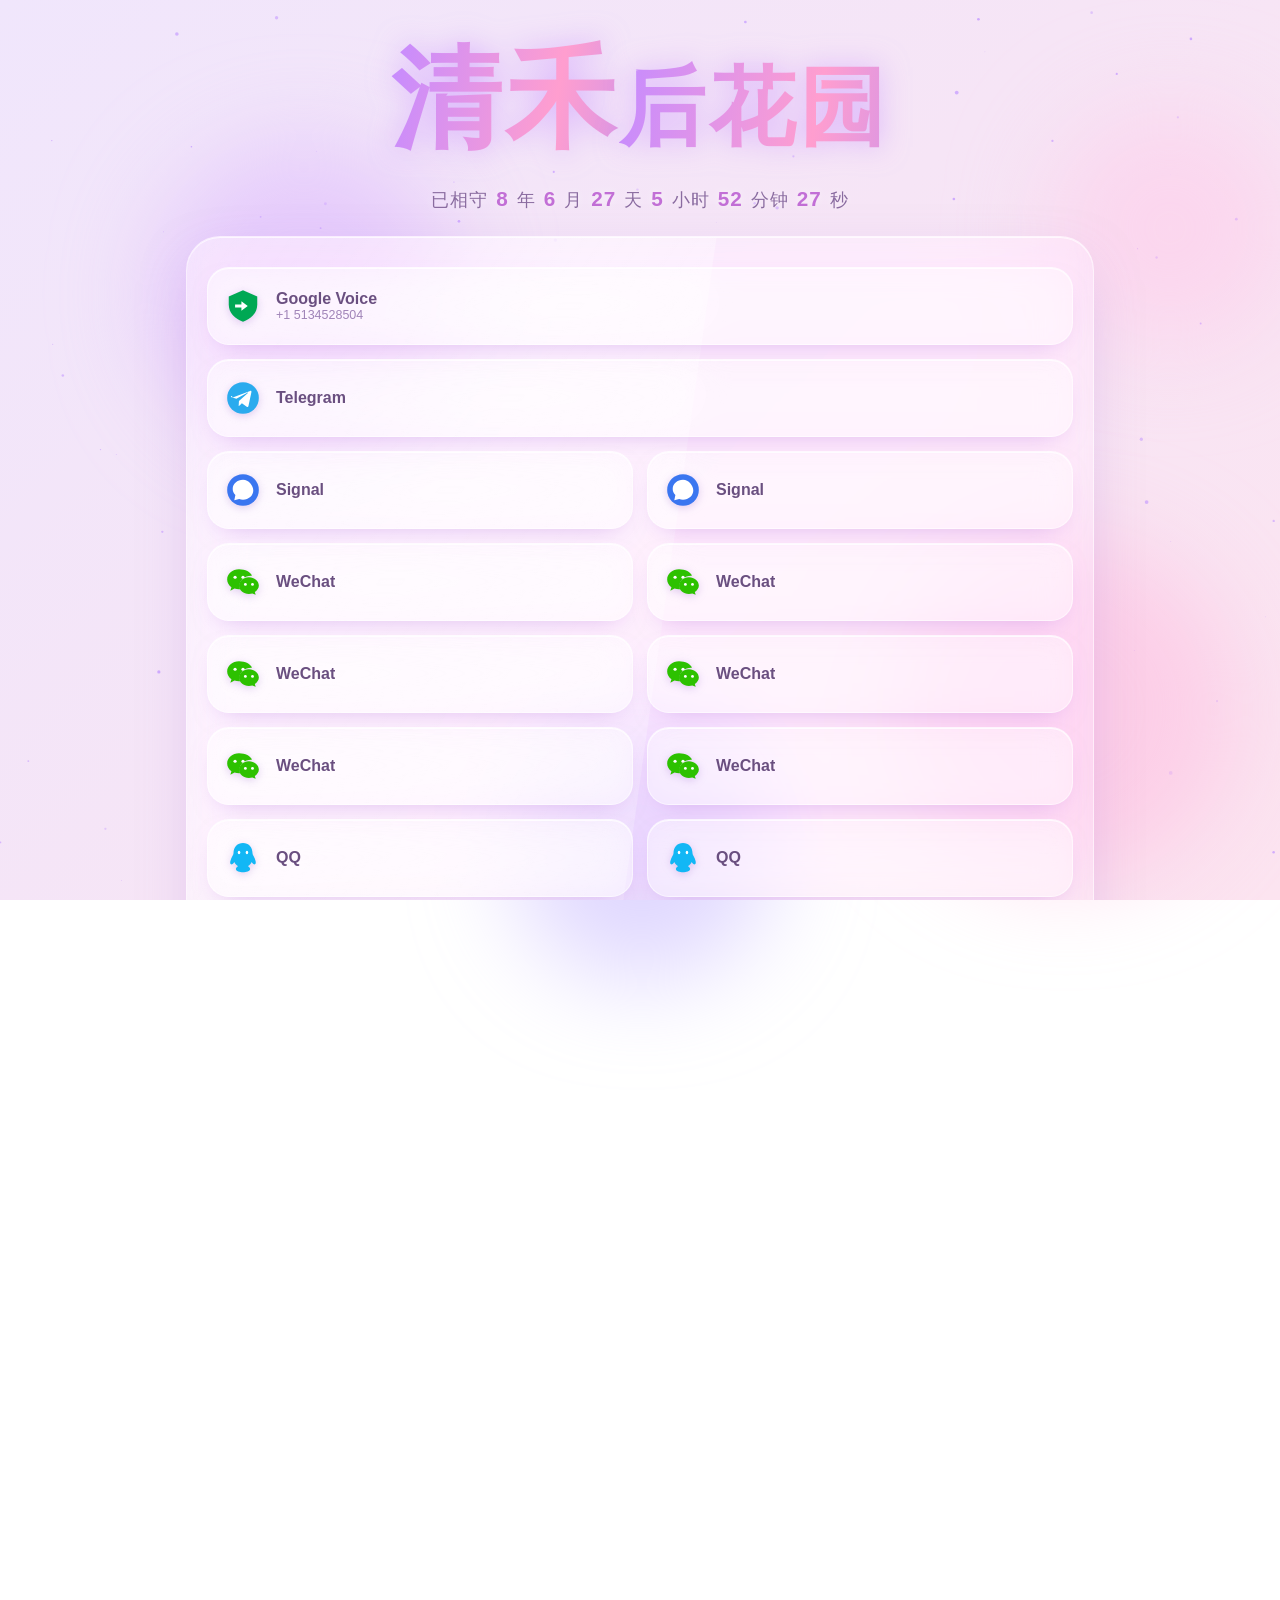
==== index.html @ 37b9ea43 "Add files via upload" ====
<!DOCTYPE html>
<html lang="zh-CN">
<head>
<meta charset="UTF-8">
<meta name="viewport" content="width=device-width, initial-scale=1.0, maximum-scale=1.0, user-scalable=no">
<title>清禾后花园</title>
<style>
@font-face{font-family:'LXGW';src:url('font/lxgw.ttf') format('truetype');font-display:swap;}
*{margin:0;padding:0;box-sizing:border-box;-webkit-tap-highlight-color:transparent;}
html,body{height:100%;overflow-x:hidden;}
body{font-family:'LXGW','PingFang SC','Microsoft YaHei',sans-serif;background:linear-gradient(-45deg,#f3e7fb,#fde7f3,#e9e0fb,#fce4f0,#f0e6fc);background-size:400% 400%;animation:bgFlow 22s ease infinite;color:#5a4a6a;min-height:100vh;position:relative;}
@keyframes bgFlow{0%{background-position:0% 50%}50%{background-position:100% 50%}100%{background-position:0% 50%}}
#stars,#blobs{position:fixed;inset:0;pointer-events:none;z-index:0;}
.blob{position:absolute;border-radius:50%;filter:blur(48px);opacity:.5;mix-blend-mode:screen;animation:floatBlob 18s ease-in-out infinite;}
@keyframes floatBlob{0%,100%{transform:translate(0,0) scale(1)}50%{transform:translate(40px,-50px) scale(1.15)}}
.wrap{position:relative;z-index:2;max-width:940px;margin:0 auto;padding:26px 16px 20px;}
.title{text-align:center;margin:14px 0 26px;font-family:'LXGW',serif;font-weight:700;letter-spacing:4px;line-height:1.1;position:relative;user-select:none;cursor:pointer;}
.title span{font-size:clamp(46px,11vw,86px);color:#c58bff;background:linear-gradient(100deg,#c58bff,#ff9ecf,#a98bff,#ffb0dd,#c58bff);background-size:300% auto;-webkit-background-clip:text;background-clip:text;animation:flow 6s linear infinite,breathe 4s ease-in-out infinite;filter:drop-shadow(0 0 14px rgba(197,139,255,.55));display:inline-block;position:relative;}
@supports((-webkit-background-clip:text) or (background-clip:text)){.title span{-webkit-text-fill-color:transparent;}}
.title .big{font-size:clamp(58px,14vw,110px);}
@keyframes flow{to{background-position:300% center}}
@keyframes breathe{0%,100%{filter:drop-shadow(0 0 12px rgba(197,139,255,.45)) brightness(1)}50%{filter:drop-shadow(0 0 26px rgba(255,158,207,.8)) brightness(1.12)}}
.timer{text-align:center;font-size:clamp(14px,3.6vw,18px);margin-bottom:24px;color:#8a6ca0;letter-spacing:1px;text-shadow:0 0 8px rgba(255,255,255,.6);animation:breathe 5s ease-in-out infinite;}
.timer b{color:#c26fd6;font-size:1.15em;padding:0 2px;}
.mega{border-radius:34px;padding:26px 20px 30px;position:relative;background:rgba(255,255,255,.28);backdrop-filter:blur(26px) saturate(160%);-webkit-backdrop-filter:blur(26px) saturate(160%);border:1px solid rgba(255,255,255,.5);box-shadow:0 20px 60px -20px rgba(180,120,220,.5),inset 0 1px 0 rgba(255,255,255,.7),inset 0 -20px 40px -30px rgba(200,150,255,.4);overflow:hidden;}
.mega::before{content:'';position:absolute;top:-60%;left:-30%;width:80%;height:180%;background:linear-gradient(115deg,transparent,rgba(255,255,255,.35),transparent);transform:rotate(8deg);animation:megaShine 9s ease-in-out infinite;pointer-events:none;}
@keyframes megaShine{0%,100%{left:-40%}50%{left:120%}}
.grid{display:grid;grid-template-columns:1fr 1fr;gap:14px;margin-top:4px;}
.card{grid-column:span 1;position:relative;border-radius:22px;padding:18px 16px;min-height:78px;display:flex;align-items:center;gap:14px;cursor:pointer;overflow:hidden;background:rgba(255,255,255,.32);backdrop-filter:blur(16px) saturate(150%);-webkit-backdrop-filter:blur(16px) saturate(150%);border:1px solid rgba(255,255,255,.55);box-shadow:0 10px 26px -14px rgba(180,120,220,.55),inset 0 1px 0 rgba(255,255,255,.8);animation:floatCard 6s ease-in-out infinite,cardBreathe 5s ease-in-out infinite;transition:transform .5s cubic-bezier(.2,.8,.2,1.2),box-shadow .4s;will-change:transform;}
.card:nth-child(even){animation-delay:-2s,-1.5s;}
.card:nth-child(3n){animation-delay:-3.5s,-2.8s;}
@keyframes floatCard{0%,100%{transform:translateY(0)}50%{transform:translateY(-5px)}}
@keyframes cardBreathe{0%,100%{box-shadow:0 10px 26px -14px rgba(180,120,220,.5),inset 0 1px 0 rgba(255,255,255,.8)}50%{box-shadow:0 14px 34px -12px rgba(255,158,207,.65),inset 0 1px 0 rgba(255,255,255,.9),0 0 18px rgba(197,139,255,.35)}}
.card:hover{transform:translateY(-8px) scale(1.03);}
.card::after{content:'';position:absolute;top:0;left:-70%;width:50%;height:100%;background:linear-gradient(100deg,transparent,rgba(255,255,255,.6),transparent);transform:skewX(-18deg);transition:left .7s;pointer-events:none;}
.card:hover::after{left:130%;}
.card.full{grid-column:1 / -1;}
.card .ico{width:38px;height:38px;flex-shrink:0;filter:drop-shadow(0 2px 4px rgba(150,100,200,.3));}
.card .txt{display:flex;flex-direction:column;overflow:hidden;}
.card .txt .h{font-size:16px;font-weight:700;color:#6a4f80;}
.card .txt .s{font-size:12.5px;color:#a084b8;white-space:nowrap;overflow:hidden;text-overflow:ellipsis;max-width:60vw;}
.ripple{position:absolute;border-radius:50%;background:rgba(255,255,255,.6);transform:scale(0);animation:rip .7s ease-out;pointer-events:none;}
@keyframes rip{to{transform:scale(4);opacity:0}}
.card.textcard{align-items:stretch;flex-direction:column;min-height:120px;}
.card.textcard textarea{flex:1;background:transparent;border:none;outline:none;resize:none;font-family:inherit;color:#4a3a5a;font-size:18px;line-height:1.7;text-align:center;}
.card.textcard textarea::placeholder{text-align:center;}
.capsule{margin-top:26px;border-radius:26px;padding:22px 18px;background:rgba(255,255,255,.26);backdrop-filter:blur(20px) saturate(150%);-webkit-backdrop-filter:blur(20px) saturate(150%);border:1px solid rgba(255,255,255,.5);box-shadow:inset 0 1px 0 rgba(255,255,255,.7),0 12px 30px -18px rgba(180,120,220,.5);}
.capsule h2{display:flex;align-items:center;gap:10px;font-size:20px;color:#7a5a92;margin-bottom:16px;justify-content:center;}
.capsule input,.capsule textarea{width:100%;margin-bottom:10px;padding:11px 14px;border-radius:14px;border:1px solid rgba(255,255,255,.6);background:rgba(255,255,255,.4);outline:none;font-family:inherit;color:#6a4f80;font-size:14px;}
.capsule textarea{min-height:70px;resize:vertical;}
.row{display:flex;gap:10px;align-items:center;flex-wrap:wrap;}
.btn{border:none;border-radius:14px;padding:11px 22px;cursor:pointer;font-family:inherit;font-weight:700;color:#fff;background:linear-gradient(100deg,#c58bff,#ff9ecf);box-shadow:0 6px 18px -6px rgba(197,139,255,.7);transition:transform .3s;}
.btn:active{transform:scale(.94);}
.btn.g{background:linear-gradient(100deg,#b0a0e8,#d0a0d8);}
.btn.sm{padding:6px 14px;font-size:12px;border-radius:12px;}
.msgs{margin-top:16px;display:flex;flex-direction:column;gap:12px;max-height:420px;overflow-y:auto;padding-right:6px;scroll-behavior:smooth;scrollbar-width:thin;scrollbar-color:#c58bff rgba(255,255,255,.25);}
.msgs::-webkit-scrollbar{width:8px;}
.msgs::-webkit-scrollbar-track{background:rgba(255,255,255,.25);border-radius:10px;}
.msgs::-webkit-scrollbar-thumb{background:linear-gradient(180deg,#c58bff,#ff9ecf);border-radius:10px;}
.msgs::-webkit-scrollbar-thumb:hover{background:linear-gradient(180deg,#b57bef,#ff8ec4);}
.msg{border-radius:16px;padding:12px 14px;background:rgba(255,255,255,.4);border:1px solid rgba(255,255,255,.55);}
.msg .top{display:flex;justify-content:space-between;font-size:12px;color:#a084b8;margin-bottom:5px;align-items:center;gap:6px;}
.msg .nm{font-weight:700;color:#7a5a92;}
.msg .body{color:#6a4f80;font-size:14px;line-height:1.6;word-break:break-word;}
.msg .body img,.msg .body video{max-width:100%;border-radius:10px;margin-top:6px;}
.msg .acts{display:flex;gap:8px;font-size:12px;align-items:center;flex-shrink:0;}
.replybtn{color:#9a7bd8;cursor:pointer;font-weight:700;}
.replybtn:active{opacity:.6;}
.delbtn{color:#e07a9a;cursor:pointer;font-weight:700;}
.delbtn:active{opacity:.6;}
.replies{margin-top:10px;padding-left:12px;border-left:2px solid rgba(197,139,255,.35);display:flex;flex-direction:column;gap:8px;}
.reply{background:rgba(255,255,255,.35);border-radius:12px;padding:8px 12px;}
.reply .rtop{display:flex;justify-content:space-between;font-size:11px;color:#a084b8;margin-bottom:3px;align-items:center;gap:6px;}
.reply .rnm{font-weight:700;color:#8a6ab0;}
.reply .rbody{color:#6a4f80;font-size:13px;line-height:1.5;word-break:break-word;}
.reply .rbody img,.reply .rbody video{max-width:100%;border-radius:8px;margin-top:4px;}
.replybox{margin-top:10px;display:flex;flex-direction:column;gap:6px;background:rgba(255,255,255,.4);border-radius:12px;padding:10px;}
.replybox input,.replybox textarea{width:100%;padding:8px 10px;border-radius:10px;border:1px solid rgba(197,139,255,.35);background:rgba(255,255,255,.6);outline:none;font-family:inherit;color:#6a4f80;font-size:13px;}
.replybox textarea{min-height:48px;resize:vertical;}
.lovewords{margin-top:24px;border-radius:26px;padding:30px 24px 26px;position:relative;overflow:hidden;background:linear-gradient(135deg,rgba(255,224,242,.34),rgba(230,220,255,.34));backdrop-filter:blur(22px) saturate(160%);-webkit-backdrop-filter:blur(22px) saturate(160%);border:1px solid rgba(255,255,255,.55);box-shadow:inset 0 1px 0 rgba(255,255,255,.8),0 14px 34px -18px rgba(200,140,230,.55);text-align:center;}
.lovewords::before{content:'';position:absolute;top:-50%;left:-30%;width:70%;height:200%;background:linear-gradient(115deg,transparent,rgba(255,255,255,.4),transparent);transform:rotate(10deg);animation:megaShine 7s ease-in-out infinite;pointer-events:none;}
.lw-heart{width:30px;height:30px;margin:0 auto 12px;display:block;filter:drop-shadow(0 0 10px rgba(255,158,207,.7));animation:lwBeat 1.5s ease-in-out infinite;}
@keyframes lwBeat{0%,100%{transform:scale(1)}15%{transform:scale(1.22)}30%{transform:scale(1)}45%{transform:scale(1.14)}}
.lw-stage{min-height:56px;display:flex;align-items:center;justify-content:center;perspective:600px;}
.lw-line{font-family:'LXGW','PingFang SC','Microsoft YaHei',serif;font-size:clamp(18px,4.6vw,25px);font-weight:700;letter-spacing:1.5px;line-height:1.5;color:#222;min-height:1.5em;}
.lw-in{animation:lwIn .9s cubic-bezier(.22,.9,.28,1.2) both;}
.lw-out{animation:lwOut .55s cubic-bezier(.5,0,.75,0) forwards;}
@keyframes lwIn{0%{opacity:0;transform:translateY(22px) rotateX(-55deg) scale(.85);filter:blur(8px)}60%{opacity:1;filter:blur(0)}100%{opacity:1;transform:translateY(0) rotateX(0) scale(1);filter:blur(0)}}
@keyframes lwOut{0%{opacity:1;transform:translateY(0) rotateX(0) scale(1);filter:blur(0)}100%{opacity:0;transform:translateY(-22px) rotateX(55deg) scale(.85);filter:blur(8px)}}
.lw-char{display:inline-block;animation:lwCharIn .6s cubic-bezier(.22,.9,.28,1.2) both;}
@keyframes lwCharIn{0%{opacity:0;transform:translateY(14px) scale(.6)}100%{opacity:1;transform:translateY(0) scale(1)}}
.lw-dots{display:flex;gap:7px;justify-content:center;margin-top:16px;}
.lw-dots span{width:6px;height:6px;border-radius:50%;background:rgba(197,139,255,.35);animation:lwDot 1.5s ease-in-out infinite;}
.lw-dots span:nth-child(2){animation-delay:.5s}
.lw-dots span:nth-child(3){animation-delay:1s}
@keyframes lwDot{0%,100%{transform:scale(1);background:rgba(197,139,255,.35)}50%{transform:scale(1.6);background:rgba(255,143,196,.9)}}
.footer{text-align:center;margin-top:30px;padding:20px 10px 40px;font-size:13px;color:#a084b8;letter-spacing:1px;position:relative;z-index:2;user-select:none;}
.footer b{color:#c26fd6;font-weight:700;}
.modal{position:fixed;inset:0;z-index:99;display:none;align-items:center;justify-content:center;background:rgba(120,90,150,.28);backdrop-filter:blur(8px);}
.modal.on{display:flex;}
.box{width:min(420px,90vw);border-radius:24px;padding:24px;background:rgba(255,255,255,.7);backdrop-filter:blur(30px);border:1px solid rgba(255,255,255,.7);box-shadow:0 24px 60px -20px rgba(180,120,220,.6);}
.box h3{color:#7a5a92;margin-bottom:14px;text-align:center;}
.box input,.box textarea{width:100%;margin-bottom:12px;padding:12px 14px;border-radius:14px;border:1px solid rgba(197,139,255,.4);background:rgba(255,255,255,.6);outline:none;font-family:inherit;color:#6a4f80;}
.box textarea{min-height:90px;resize:vertical;}
.box .row{justify-content:flex-end;}
.tiny{font-size:11px;color:#b09ac0;text-align:center;margin-top:6px;line-height:1.5;}
.toast{position:fixed;left:50%;bottom:40px;transform:translateX(-50%) translateY(20px);background:rgba(90,60,120,.9);color:#fff;padding:10px 22px;border-radius:20px;z-index:200;opacity:0;transition:.35s;font-size:14px;}
.toast.on{opacity:1;transform:translateX(-50%) translateY(0);}
.adminbar{position:fixed;top:14px;right:14px;z-index:50;display:none;align-items:center;gap:8px;background:rgba(197,139,255,.85);color:#fff;padding:7px 14px;border-radius:20px;font-size:13px;box-shadow:0 6px 18px -6px rgba(197,139,255,.7);}
.adminbar.on{display:flex;}
.adminbar button{border:none;background:rgba(255,255,255,.3);color:#fff;border-radius:12px;padding:4px 10px;cursor:pointer;font-family:inherit;}
@media(max-width:560px){.card .txt .s{max-width:48vw}}
</style>
</head>
<body>
<canvas id="stars"></canvas>
<div id="blobs"></div>
<div class="adminbar" id="adminbar">🔓 管理模式 <button onclick="logoutAdmin()">退出</button></div>

<div class="wrap">
  <div class="title" id="title"><span class="big">清禾</span><span>后花园</span></div>
  <div class="timer" id="timer">已相守…</div>

  <div class="mega" id="mega">
    <div class="grid" id="grid"></div>

    <div class="capsule">
      <h2><svg class="ico" style="width:24px;height:24px" viewBox="0 0 24 24" fill="none"><path d="M12 2a9 9 0 0 0-9 9v6a3 3 0 0 0 3 3h1l2 2 2-2h1a9 9 0 0 0 0-18Z" stroke="#c58bff" stroke-width="1.6"/><circle cx="12" cy="10" r="2.4" fill="#ff9ecf"/></svg>时光胶囊</h2>
      <input id="capNick" placeholder="昵称">
      <textarea id="capText" placeholder="留言内容…支持 [img]链接[/img] [video]链接[/video] 及选择图片"></textarea>
      <div class="row">
        <input type="file" id="capImg" accept="image/*" style="display:none">
        <button class="btn g" onclick="document.getElementById('capImg').click()">＋图片</button>
        <button class="btn" onclick="postMsg()">投递</button>
      </div>
      <div class="msgs" id="msgs"></div>
    </div>

    <div class="lovewords">
      <svg class="lw-heart" viewBox="0 0 24 24"><path d="M12 21s-7-4.5-9.5-8.5C.5 9 2.5 5 6 5c2 0 3.2 1.3 4 2.5C10.8 6.3 12 5 14 5c3.5 0 5.5 4 3.5 7.5C19 16.5 12 21 12 21z" fill="url(#lwg)"/><defs><linearGradient id="lwg" x1="0" y1="0" x2="24" y2="24"><stop offset="0" stop-color="#ff9ecf"/><stop offset="1" stop-color="#c58bff"/></linearGradient></defs></svg>
      <div class="lw-stage"><div class="lw-line" id="lwLine">遇见你之后，日子都染上了甜味。</div></div>
      <div class="lw-dots"><span></span><span></span><span></span></div>
    </div>
  </div>

  <footer class="footer">© 2018 - <span id="fyear"></span> 版权所有 · <b>清禾</b></footer>
</div>

<div class="modal" id="adminModal"><div class="box">
  <h3>管理员登录</h3>
  <input id="admPass" type="password" placeholder="管理密码">
  <input id="admToken" type="password" placeholder="GitHub Token">
  <div class="row"><button class="btn g" onclick="closeAdmin()">取消</button><button class="btn" onclick="loginAdmin()">解锁</button></div>
  <p class="tiny">仅你本人使用。Token 仅存本机浏览器。</p>
</div></div>

<div class="modal" id="editModal"><div class="box">
  <h3>编辑卡片</h3>
  <input id="editVal" placeholder="内容">
  <div class="row"><button class="btn g" onclick="closeEdit()">取消</button><button class="btn" onclick="saveEdit()">保存</button></div>
</div></div>

<div class="toast" id="toast"></div>

<script>
/* ====== 配置 ====== */
const WORKER_URL="https://proud-river-c46c.zkaydhl.workers.dev";
const ADMIN_PASS="@1264&9621^ZhBingBing*#55134.";
const GH_USER="zkaydhl", GH_REPO="zkaydhl.github.io";
const PSKEY="@1264&9621^ZhBingBing*#55134.";
const RAW=p=>`https://raw.githubusercontent.com/${GH_USER}/${GH_REPO}/main/${p}?t=`+Date.now();
document.getElementById('fyear')&&(document.getElementById('fyear').textContent=new Date().getFullYear());

/* ====== 加密 ====== */
async function aesKey(){const enc=new TextEncoder();const km=await crypto.subtle.importKey('raw',enc.encode(PSKEY),'PBKDF2',false,['deriveKey']);return crypto.subtle.deriveKey({name:'PBKDF2',salt:enc.encode('qinghe.salt'),iterations:100000,hash:'SHA-256'},km,{name:'AES-GCM',length:256},false,['encrypt','decrypt']);}
async function encrypt(obj){const key=await aesKey();const iv=crypto.getRandomValues(new Uint8Array(12));const data=new TextEncoder().encode(JSON.stringify(obj));const ct=await crypto.subtle.encrypt({name:'AES-GCM',iv},key,data);const buf=new Uint8Array(iv.length+ct.byteLength);buf.set(iv);buf.set(new Uint8Array(ct),iv.length);return btoa(String.fromCharCode(...buf));}
async function decrypt(b64){try{const key=await aesKey();const raw=Uint8Array.from(atob(b64),c=>c.charCodeAt(0));const iv=raw.slice(0,12),ct=raw.slice(12);const pt=await crypto.subtle.decrypt({name:'AES-GCM',iv},key,ct);return JSON.parse(new TextDecoder().decode(pt));}catch(e){return null;}}

/* ====== 管理态 ====== */
let ADMIN=!!localStorage.getItem('qh_token');
function getToken(){return localStorage.getItem('qh_token');}

/* ====== 公开读取 ====== */
async function readPublic(path){
  try{
    const ctrl=new AbortController();const to=setTimeout(()=>ctrl.abort(),8000);
    const r=await fetch(RAW(path),{signal:ctrl.signal});clearTimeout(to);
    if(!r.ok)return null;
    const t=await r.text();const m=t.match(/=\s*("[\s\S]*")\s*;?\s*$/);
    if(!m)return null;return await decrypt(JSON.parse(m[1]));
  }catch(e){return null;}
}
async function ghPut(path,text,msg){
  const tk=getToken();if(!tk)return false;
  const api=`https://api.github.com/repos/${GH_USER}/${GH_REPO}/contents/${path}`;
  const h={'Authorization':'token '+tk,'Accept':'application/vnd.github+json'};
  let sha=null;const g=await fetch(api,{headers:h});if(g.ok){sha=(await g.json()).sha;}
  const body={message:msg||('update '+path),content:btoa(unescape(encodeURIComponent(text)))};if(sha)body.sha=sha;
  const r=await fetch(api,{method:'PUT',headers:h,body:JSON.stringify(body)});return r.ok;
}
async function saveEncFile(path,varName,obj){const enc=await encrypt(obj);return ghPut(path,`window.${varName}=${JSON.stringify(enc)};`,'sync '+path);}

/* ====== 图标 ====== */
const ICONS={
gv:`<svg class="ico" viewBox="0 0 48 48"><path fill="#00a854" d="M24 4 6 12v10c0 11 8 18 18 22 10-4 18-11 18-22V12L24 4z"/><path fill="#fff" d="m22 18 8 6-8 6v-4h-8v-4h8v-4z"/></svg>`,
tg:`<svg class="ico" viewBox="0 0 48 48"><circle cx="24" cy="24" r="20" fill="#2aabee"/><path fill="#fff" d="M11 23.5 33 15c1-.4 1.9.2 1.6 1.7l-3.7 17.4c-.3 1.3-1.1 1.6-2.2.99l-6.1-4.5-2.9 2.8c-.3.3-.6.6-1.2.6l.4-6.2 11.3-10.2c.5-.4-.1-.6-.7-.2L15.6 25l-6-1.9c-1.3-.4-1.3-1.3.4-1.6z"/></svg>`,
sig:`<svg class="ico" viewBox="0 0 48 48"><circle cx="24" cy="24" r="20" fill="#3a76f0"/><path fill="#fff" d="M24 11c-7.2 0-13 5.2-13 11.6 0 3 1.3 5.7 3.4 7.8L13 37l6.2-1.6c1.5.5 3.1.8 4.8.8 7.2 0 13-5.2 13-11.6S31.2 11 24 11z"/></svg>`,
wc:`<svg class="ico" viewBox="0 0 48 48"><path fill="#2dc100" d="M19 8C10.7 8 4 13.7 4 20.8c0 3.9 2.1 7.4 5.4 9.7L8 35l5.3-2.7c1.8.5 3.7.8 5.7.8h1.3c-.5-1.4-.8-2.9-.8-4.4 0-7 6.6-12.6 14.8-12.6h1C33.7 11.6 26.9 8 19 8z"/><circle cx="14" cy="18" r="2" fill="#fff"/><circle cx="24" cy="18" r="2" fill="#fff"/><path fill="#2dc100" d="M44 28.5C44 22.7 38.4 18 31.5 18S19 22.7 19 28.5 24.6 39 31.5 39c1.5 0 3-.2 4.3-.6L40 40l-1.1-3.4c3.1-1.9 5.1-4.8 5.1-8.1z"/><circle cx="27" cy="27" r="1.8" fill="#fff"/><circle cx="36" cy="27" r="1.8" fill="#fff"/></svg>`,
qq:`<svg class="ico" viewBox="0 0 48 48"><path fill="#12b7f5" d="M24 5c-7 0-12 5-12 13 0 2-2 4-3 7s-2 6 0 7c1 .5 3-1 4-3 1 3 4 5 5 5-1 1-3 2-3 4 0 3 5 4 9 4s9-1 9-4c0-2-2-3-3-4 1 0 4-2 5-5 1 2 3 3.5 4 3 2-1 1-4 0-7s-3-5-3-7c0-8-5-13-12-13z"/><ellipse cx="19" cy="17" rx="1.6" ry="2.2" fill="#fff"/><ellipse cx="29" cy="17" rx="1.6" ry="2.2" fill="#fff"/></svg>`,
gm:`<svg class="ico" viewBox="0 0 48 48"><path fill="#fff" d="M8 12h32v24H8z"/><path fill="#ea4335" d="M8 14v4l16 11L40 18v-4l-16 11z"/><path fill="#fbbc05" d="M4 14v22h6V18z"/><path fill="#34a853" d="M44 14v22h-6V18z"/><path fill="#c5221f" d="M4 14l4-2 16 11 16-11 4 2v4L24 29 4 18z"/></svg>`,
rocket:`<svg class="ico" viewBox="0 0 48 48"><path fill="#c58bff" d="M24 4c8 4 12 12 12 22l-4 6H16l-4-6C12 16 16 8 24 4z"/><circle cx="24" cy="18" r="4" fill="#fff"/><path fill="#ff9ecf" d="M16 34l-4 8 8-4zM32 34l4 8-8-4z"/></svg>`,
eth:`<svg class="ico" viewBox="0 0 48 48"><circle cx="24" cy="24" r="20" fill="#627eea"/><path fill="#fff" fill-opacity=".8" d="M24 8v11.8l10 4.5z"/><path fill="#fff" d="M24 8 14 24.3l10-4.5z"/><path fill="#fff" fill-opacity=".8" d="M24 31.2V40l10-13.9z"/><path fill="#fff" d="M24 40v-8.8l-10-6.9z"/><path fill="#fff" fill-opacity=".4" d="m24 29.3 10-5.5-10-4.5z"/><path fill="#fff" fill-opacity=".7" d="m14 23.8 10 5.5V19.3z"/></svg>`,
trx:`<svg class="ico" viewBox="0 0 48 48"><circle cx="24" cy="24" r="20" fill="#ef0027"/><path fill="#fff" d="M13 15l22 4-11 18zM16 18l6 12 2-9zm10 2 5-1-7 12z"/></svg>`,
text:`<svg class="ico" viewBox="0 0 48 48"><rect x="8" y="8" width="32" height="32" rx="6" fill="#c58bff" opacity=".6"/><path d="M15 18h18M15 24h18M15 30h12" stroke="#fff" stroke-width="2.4" stroke-linecap="round"/></svg>`
};

/* ====== 默认数据 ====== */
const DEFAULTS={c1:"+1 5134528504",c2:"S_ohye",c3:"Sohye.01",c4:"XSohye.01",c5:"S_ohye",c6:"GS_ohye",c7:"X_Sohye",c8:"LSD_Awaits",c9:"XSohye",c10:"GSohye",c11:"https://qm.qq.com/q/sN4qlwcFaK",c12:"https://qm.qq.com/q/KRDTjjZCuW",c13:"https://qm.qq.com/q/6M3QXQtas8",c14:"https://qm.qq.com/q/kG9SsHCI80",c15:"zkaydhl@gmail.com",c16:"baoxbing@gmail.com",c17:"https://link.oness.xyz/link/U3RpRccH6QoAuIbw?clash=4",c18:"https://liangxin.xyz/api/v1/liangxin?OwO=bfd1cb6c35304d706f3be5eddb9ec76f",c19:"0x495901Af948c7bd7401Cf020b2F034385E807249",c20:"TMGukNPsiYUCMrdzUgrbHTnqBDfgw1hqr9"};
let DATA=Object.assign({},DEFAULTS);let TEXTCARD="";
const cardMeta=[
 {id:'c1',ico:'gv',h:'Google Voice',full:true,act:d=>location.href='tel:'+d.replace(/\s/g,'')},
 {id:'c2',ico:'tg',h:'Telegram',full:true,hide:true,act:d=>window.open('https://t.me/'+d,'_blank')},
 {id:'c3',ico:'sig',h:'Signal',hide:true,act:d=>window.open('https://signal.me/#p/'+d,'_blank')},
 {id:'c4',ico:'sig',h:'Signal',hide:true,act:d=>window.open('https://signal.me/#p/'+d,'_blank')},
 {id:'c5',ico:'wc',h:'WeChat',hide:true,act:d=>{copy(d);openWeChat();}},
 {id:'c6',ico:'wc',h:'WeChat',hide:true,act:d=>{copy(d);openWeChat();}},
 {id:'c7',ico:'wc',h:'WeChat',hide:true,act:d=>{copy(d);openWeChat();}},
 {id:'c8',ico:'wc',h:'WeChat',hide:true,act:d=>{copy(d);openWeChat();}},
 {id:'c9',ico:'wc',h:'WeChat',hide:true,act:d=>{copy(d);openWeChat();}},
 {id:'c10',ico:'wc',h:'WeChat',hide:true,act:d=>{copy(d);openWeChat();}},
 {id:'c11',ico:'qq',h:'QQ',hide:true,act:d=>window.open(d,'_blank')},
 {id:'c12',ico:'qq',h:'QQ',hide:true,act:d=>window.open(d,'_blank')},
 {id:'c13',ico:'qq',h:'QQ',hide:true,act:d=>window.open(d,'_blank')},
 {id:'c14',ico:'qq',h:'QQ',hide:true,act:d=>window.open(d,'_blank')},
 {id:'c15',ico:'gm',h:'Email',act:d=>location.href='mailto:'+d},
 {id:'c16',ico:'gm',h:'Email',act:d=>location.href='mailto:'+d},
 {id:'c17',ico:'rocket',h:'清禾',hide:true,act:d=>copy(d)},
 {id:'c18',ico:'rocket',h:'清禾',hide:true,act:d=>copy(d)},
 {id:'c19',ico:'eth',h:'ETH',act:d=>copy(d)},
 {id:'c20',ico:'trx',h:'TRX',act:d=>copy(d)},
];
function openWeChat(){location.href='weixin://';}
function copy(t){navigator.clipboard?.writeText(t).then(()=>toast('已复制'),()=>toast('已复制:'+t));}

/* ====== 渲染 ====== */
function render(){
  const g=document.getElementById('grid');g.innerHTML='';
  cardMeta.forEach(m=>{
    const val=DATA[m.id]??DEFAULTS[m.id];
    const div=document.createElement('div');div.className='card'+(m.full?' full':'');
    div.innerHTML=`${ICONS[m.ico]}<div class="txt"><div class="h">${m.h}</div>${m.hide?'':`<div class="s">${val}</div>`}</div>`;
    bindCard(div,m,()=>m.act(DATA[m.id]??DEFAULTS[m.id]));
    g.appendChild(div);
  });
  const tc=document.createElement('div');tc.className='card full textcard';
  tc.innerHTML=`${ICONS.text}<textarea id="tcArea" ${ADMIN?'':'readonly'} placeholder="${ADMIN?'长按编辑…保存到 sj.js':'（仅管理员可编辑）'}">${TEXTCARD}</textarea>`;
  g.appendChild(tc);
  if(ADMIN){
    const ta=tc.querySelector('#tcArea');let lp;
    tc.addEventListener('touchstart',()=>{lp=setTimeout(()=>ta.focus(),600);});
    tc.addEventListener('touchend',()=>clearTimeout(lp));
    ta.addEventListener('blur',async()=>{TEXTCARD=ta.value;const ok=await saveEncFile('sj.js','__sj',{text:TEXTCARD});toast(ok?'已保存':'保存失败');});
  }
}
let curEdit=null;
function bindCard(div,m,click){
  let timer,moved=false,longPressed=false;
  const start=()=>{longPressed=false;moved=false;if(ADMIN)timer=setTimeout(()=>{longPressed=true;openEdit(m);},650);};
  const end=()=>{clearTimeout(timer);if(!longPressed&&!moved)click();};
  div.addEventListener('mousedown',start);div.addEventListener('mouseup',end);div.addEventListener('mouseleave',()=>clearTimeout(timer));
  div.addEventListener('touchstart',(e)=>{start();ripple(e,div);},{passive:true});
  div.addEventListener('touchmove',()=>{moved=true;clearTimeout(timer);});
  div.addEventListener('touchend',end);
  div.addEventListener('mousedown',(e)=>ripple(e,div));
}
function openEdit(m){curEdit=m;document.getElementById('editVal').value=DATA[m.id]??DEFAULTS[m.id];document.getElementById('editModal').classList.add('on');}
function closeEdit(){document.getElementById('editModal').classList.remove('on');}
async function saveEdit(){if(!curEdit)return;DATA[curEdit.id]=document.getElementById('editVal').value;closeEdit();render();const ok=await saveEncFile('data.js','__data',DATA);toast(ok?'已同步':'保存失败');}

function ripple(e,el){const r=document.createElement('span');r.className='ripple';const rect=el.getBoundingClientRect();const x=(e.touches?e.touches[0].clientX:e.clientX)-rect.left;const y=(e.touches?e.touches[0].clientY:e.clientY)-rect.top;const s=Math.max(rect.width,rect.height);r.style.width=r.style.height=s+'px';r.style.left=(x-s/2)+'px';r.style.top=(y-s/2)+'px';el.appendChild(r);setTimeout(()=>r.remove(),700);}
let tt;function toast(msg){const t=document.getElementById('toast');t.textContent=msg;t.classList.add('on');clearTimeout(tt);tt=setTimeout(()=>t.classList.remove('on'),1800);}

/* ====== 计时器 ====== */
const START=new Date(2018,4,9,0,0,0);
function tick(){const now=new Date();let y=now.getFullYear()-START.getFullYear();let mo=now.getMonth()-START.getMonth();let d=now.getDate()-START.getDate();if(d<0){mo--;d+=new Date(now.getFullYear(),now.getMonth(),0).getDate();}if(mo<0){y--;mo+=12;}document.getElementById('timer').innerHTML=`已相守 <b>${y}</b> 年 <b>${mo}</b> 月 <b>${d}</b> 天 <b>${now.getHours()}</b> 小时 <b>${now.getMinutes()}</b> 分钟 <b>${now.getSeconds()}</b> 秒`;}
setInterval(tick,1000);tick();

/* ====== 星空/光斑/视差 ====== */
const cv=document.getElementById('stars'),ctx=cv.getContext('2d');let sw,sh,ps=[];
function initStars(){sw=cv.width=innerWidth;sh=cv.height=innerHeight;ps=[];for(let i=0;i<90;i++)ps.push({x:Math.random()*sw,y:Math.random()*sh,r:Math.random()*1.6+.3,a:Math.random(),v:Math.random()*.4+.1});}
function drawStars(){ctx.clearRect(0,0,sw,sh);ps.forEach(p=>{p.a+=0.02;p.y-=p.v;if(p.y<0)p.y=sh;const o=.4+Math.abs(Math.sin(p.a))*.6;ctx.beginPath();ctx.arc(p.x,p.y,p.r,0,7);ctx.fillStyle=`rgba(200,160,255,${o})`;ctx.fill();});requestAnimationFrame(drawStars);}
addEventListener('resize',initStars);initStars();drawStars();
const bl=document.getElementById('blobs');
[['#d8b0ff','12%','16%','300px'],['#ffb8dd','70%','60%','340px'],['#c0b0ff','40%','80%','260px'],['#ffc8e8','82%','12%','240px']].forEach((c,i)=>{const b=document.createElement('div');b.className='blob';b.style.background=c[0];b.style.left=c[1];b.style.top=c[2];b.style.width=b.style.height=c[3];b.style.animationDelay=-i*3+'s';bl.appendChild(b);});
addEventListener('mousemove',e=>{const x=(e.clientX/innerWidth-.5),y=(e.clientY/innerHeight-.5);document.querySelectorAll('.blob').forEach((b,i)=>{b.style.transform=`translate(${x*(20+i*8)}px,${y*(20+i*8)}px)`;});document.getElementById('mega').style.transform=`rotateX(${-y*3}deg) rotateY(${x*3}deg)`;});

/* ====== 留言板（含回复） ====== */
let MSGS=[];
let replyingIndex=null;
async function loadMsgs(){
  try{
    const ctrl=new AbortController();const to=setTimeout(()=>ctrl.abort(),8000);
    const r=await fetch(WORKER_URL,{method:'GET',signal:ctrl.signal});clearTimeout(to);
    const j=await r.json();
    if(j.content){const m=j.content.match(/=\s*("[\s\S]*")\s*;?\s*$/);if(m){const dec=await decrypt(JSON.parse(m[1]));if(Array.isArray(dec))MSGS=dec;}}
  }catch(e){console.warn('留言加载失败',e);}
  renderMsgs();
}
function renderMsgs(){
  const box=document.getElementById('msgs');box.innerHTML='';
  MSGS.map((m,i)=>({m,i})).reverse().forEach(({m,i})=>{
    const div=document.createElement('div');div.className='msg';
    const delBtn=ADMIN?`<span class="delbtn" onclick="delMsg(${i})">✕ 删除</span>`:'';
    let repliesHtml='';
    if(Array.isArray(m.replies)&&m.replies.length){
      repliesHtml='<div class="replies">'+m.replies.map((rp,ri)=>{
        const rdel=ADMIN?`<span class="delbtn" onclick="delReply(${i},${ri})">✕</span>`:'';
        return `<div class="reply"><div class="rtop"><span class="rnm">${esc(rp.nick)}</span><span>${rp.time||''} ${rdel}</span></div><div class="rbody">${ubb(rp.text)}</div></div>`;
      }).join('')+'</div>';
    }
    let replyBox='';
    if(replyingIndex===i){
      replyBox=`<div class="replybox">
        <input id="replyNick" placeholder="昵称">
        <textarea id="replyText" placeholder="回复内容…"></textarea>
        <div class="row" style="justify-content:flex-end">
          <button class="btn g sm" onclick="cancelReply()">取消</button>
          <button class="btn sm" onclick="postReply(${i})">发送</button>
        </div>
      </div>`;
    }
    div.innerHTML=`<div class="top"><span class="nm">${esc(m.nick)}</span><span class="acts">${m.time} <span class="replybtn" onclick="toggleReply(${i})">回复</span>${delBtn}</span></div><div class="body">${ubb(m.text)}</div>${repliesHtml}${replyBox}`;
    box.appendChild(div);
  });
}
function esc(s){return(s||'').replace(/[<>&]/g,c=>({'<':'&lt;','>':'&gt;','&':'&amp;'}[c]));}
function ubb(s){return esc(s).replace(/\[img\](.*?)\[\/img\]/g,'<img src="$1">').replace(/\[video\](.*?)\[\/video\]/g,'<video src="$1" controls></video>').replace(/\n/g,'<br>');}
document.getElementById('capImg').addEventListener('change',function(){const f=this.files[0];if(!f)return;const rd=new FileReader();rd.onload=e=>{const img=new Image();img.onload=()=>{let w=img.width,h=img.height,max=1080;if(w>max||h>max){if(w>h){h=h*max/w;w=max;}else{w=w*max/h;h=max;}}const cn=document.createElement('canvas');cn.width=w;cn.height=h;cn.getContext('2d').drawImage(img,0,0,w,h);const b64=cn.toDataURL('image/jpeg',.82);document.getElementById('capText').value+=`\n[img]${b64}[/img]`;toast('图片已添加');};img.src=e.target.result;};rd.readAsDataURL(f);});
async function syncMsgs(okMsg,failMsg){
  const enc=await encrypt(MSGS);
  try{const r=await fetch(WORKER_URL,{method:'POST',headers:{'Content-Type':'application/json'},body:JSON.stringify({encData:enc})});const j=await r.json();renderMsgs();toast(j.ok?okMsg:failMsg);return j.ok;}
  catch(e){toast('网络错误');return false;}
}
async function postMsg(){
  const nick=document.getElementById('capNick').value.trim()||'匿名';
  const text=document.getElementById('capText').value.trim();
  if(!text){toast('写点什么吧');return;}
  toast('投递中…');
  MSGS.push({nick,text,time:new Date().toLocaleString('zh-CN'),replies:[]});
  document.getElementById('capText').value='';
  await syncMsgs('已投递','投递失败');
}
async function delMsg(i){
  if(!ADMIN)return;
  if(!confirm('确定删除这条留言？'))return;
  toast('删除中…');
  MSGS.splice(i,1);
  await syncMsgs('已删除','删除失败');
}
function toggleReply(i){replyingIndex=(replyingIndex===i?null:i);renderMsgs();}
function cancelReply(){replyingIndex=null;renderMsgs();}
async function postReply(i){
  const nick=(document.getElementById('replyNick').value||'').trim()||'匿名';
  const text=(document.getElementById('replyText').value||'').trim();
  if(!text){toast('写点什么吧');return;}
  toast('回复中…');
  if(!Array.isArray(MSGS[i].replies))MSGS[i].replies=[];
  MSGS[i].replies.push({nick,text,time:new Date().toLocaleString('zh-CN')});
  replyingIndex=null;
  await syncMsgs('已回复','回复失败');
}
async function delReply(i,ri){
  if(!ADMIN)return;
  if(!confirm('确定删除这条回复？'))return;
  toast('删除中…');
  MSGS[i].replies.splice(ri,1);
  await syncMsgs('已删除','删除失败');
}

/* ====== 情话（10句·随机播放） ====== */
const LOVE_WORDS=["清晨的第一缕阳光，和你的早安一样温柔。","想把你写进每一天的备忘录里。","你打了个哈欠，我的世界就刮起了微风。","柴米油盐里，藏着我对你最真的欢喜。","和你虚度光阴，是世界上最美好的事。","今天的阳光很好，但我只顾着看你。","你是我所有平淡日常里，唯一的闪光点。","连和你一起发呆，都觉得意义非凡。","听你碎碎念，是我一天中最放松的时刻。","想为你熬一碗粥，也想陪你喝一辈子的茶。","你拉开窗帘的那一刻，我的晴天就到了。","每天清晨醒来看到你，便觉得人间值得。","我的开心很简单，只要你在我身边。","想把你揉进每一次的呼吸里。","你的一句晚安，能抚平我一整天的疲惫。","你的笑容，是我枯燥生活里的解药。","和你在一起的每一秒，我都想按暂停键。","今天的天气，恰好适合想你。","你是我嘴角上扬的唯一原因。","连微风吹过你的裙摆，我都觉得是浪漫的。","想和你一起去逛超市，装满整个购物车。","和你吃同一碗面，连汤底都觉得清甜。","下班路上的晚霞，想第一时间拍给你看。","你是我疲惫一天后，最想拥抱的柔软。","只要能看到你，再繁杂的日子也有了盼头。","我的每一份开心，都想与你五五分。","想把世间所有的偏爱，都融进对你的日常里。","你是我醒来时的第一个念头。","你在身边的时候，连空气都是甜的。","和你并肩走在街上，连红绿灯都变得可爱。","想做你怀里的猫，慵懒且只属于你。","你是我生活中最不可或缺的习惯。","所有的碎碎念，都是我对你的岁岁恋。","想把好风景和好心情，都打包送给你。","你的声音，是我耳边最动听的白噪音。","和你吃一顿饭，胜过世间万千美味。","你是我无论多晚回家，都为你留的那盏灯。","我的小脾气，只有你能完美接住。","想把你装进口袋，走到哪里都带着。","你是我所有关于美好的代名词。","和你在一起，连无聊都变得有意思。","你是我生活里最甜的那块糖。","我的世界不大，刚好只能装下一个你。","想和你一起，把生活过成自己喜欢的样子。","你是我睁开眼就想拥抱的人。","和你吹同一阵风，算不算相拥。","只要有你在，哪里都是游乐场。","你的存在，本身就是我生活里的一场惊喜。","想陪你吃一日三餐，过一年四季。","你是我疲惫生活里的温柔梦想。","想把时间的指针拨慢，让你在我的青春里多留一会儿。","时光知味，岁月沉香，而你是我最久的念想。","想和你度过这漫长岁月中的每一个平凡日子。","你是我时光长河里，最不愿遗忘的宝藏。","岁月不居，时节如流，唯独爱你这件事永垂不朽。","想牵你的手，从心动走到古稀。","时间会老去，但我对你的爱永远正当红。","你是我平淡岁月里，最经久不衰的悸动。","在所有物是人非的景色里，我最喜欢你。","想用一辈子的时间，去解你这道谜题。","光阴荏苒，你始终是我心头的朱砂痣。","哪怕岁月漫长，只要有你就不觉得孤单。","你是我青春的扉页，也是我余生的终章。","想和你一起，把慢慢变老这件小事做得很浪漫。","时光偷走了很多东西，却把最好的你留给了我。","在时间的计量单位里，我只想用‘永远’来形容你。","你是我愿意用一生去兑现的承诺。","岁月很长，人海茫茫，我只想和你慢慢走。","想做你岁月里的拐杖，陪你走过暮雪千山。","你是我时光相册里，最不舍得翻过的一页。","时间越久，你在我心里的分量就越重。","想和你经历所有的风霜雨雪，然后相视一笑。","岁月静好，是因为有你负重前行。","你是我生命里，最温柔的那段岁月。","想和你一起，把时间浪费在美好的事物上。","时光不老，我们不散。","你是我流年里，最温暖的印记。","想用余生的每一天，来证明我有多爱你。","岁月虽然漫长，但因为有你，我开始期待明天。","你是我漫长人生路上，最美的风景线。","时间会证明，你是我最正确的选择。","想和你一起，在岁月的长河里慢慢变老。","你是我时光深处，最温柔的呼唤。","岁月剥夺了我的年少轻狂，却赐予了我一个你。","想和你度过每一个春秋冬夏。","你是我流转时光里，唯一不变的执念。","时间不会冲淡我对你的感情，只会让它更醇厚。","想和你一起，把平淡的日子过出花来。","你是我岁月里，最动人的诗篇。","岁月蹉跎，但我庆幸身边一直有你。","想和你一起，见证时光的所有变迁。","你是我生命长河中，最耀眼的星辰。","时间虽然无情，但它把最好的你送给了我。","想和你一起，走过岁月的每一个角落。","你是我时光轴上，最清晰的刻度。","岁月悠长，只愿与你执手相伴。","时间会作证，我爱你有迹可循。","想和你一起，把光阴谱写成一首歌。","你是我岁月长卷里，最浓墨重彩的一笔。","时光不负有心人，也不负我和你。","你是我镜头里，永远不需要修饰的唯一主角。","想做一台没有内存上限的相机，只为定格你的瞬间。","光影交错间，我的视线只对焦了你的眼眸。","你是不需要任何滤镜，就足够惊艳我的风景。","在时间的底片上，你是我最珍贵的曝光。","我的目光，是你专属的追光灯。","快门按下的那一刻，我的心跳也漏了一拍。","你站着不说话，就已经是最高级的构图。","比起斑斓色彩，我更偏爱你这一抹宁静的淡紫。","你是我繁杂世界里，最打动我的极简留白。","摒弃一切多余的修饰，我只想纯粹地爱你。","我的爱是悬浮于喧嚣之上的，只为你降落。","高端的浪漫，就是把你宠成最无忧无虑的小孩。","你是100%纯度的美好，不接受任何压缩。","想把世界的高清分辨率都给你，看清你所有的可爱。","我的心是一个画框，里面只装着你的模样。","你是我生命这部电影里，最不可替代的特写。","在人生的取景器里，你始终占据着黄金分割点。","光线太暗的时候，你就是我眼里的高光。","想为你调节最完美的白平衡，让你的每一天都色彩斑斓。","你是我视觉世界里，最和谐的色彩搭配。","没有你的画面，再高的像素也只是一片空白。","想把所有关于你的记忆，都保存为无损格式。","你是我人生长卷上，最精致的一张贴纸。","我的世界原本是扁平的，直到你赋予了它立体的光影。","你在我的景深里，背景再虚化我也能认出你。","想为你搭建一个专属影棚，拍下你所有的喜怒哀乐。","你是我视网膜上，永远不会消退的残影。","用最简单的线条，勾勒出我对你最深的爱意。","你是我生命调色盘上，最不可或缺的那抹淡紫。","不需要复杂的排版，你站在那里就是最好的排版。","我的爱不需要繁复的装饰，极简即是极致的偏爱。","想把你的一颦一笑，都刻录在我的专属图库里。","你是我人生这幅画中，最点睛的一笔。","在光与影的缝隙里，我偷偷藏起了对你的喜欢。","你是我所有审美标准里，唯一的例外。","想为你定格时间，让你永远如初见般美好。","我的眼睛是一台双反相机，左眼看世界，右眼看你。","你是我生命中，最完美的一次快门。","即使画面失焦，我也能凭直觉找到你的位置。","想把你写进我的代码里，做我唯一的隐藏彩蛋。","你是我人生界面上，最舒服的视觉体验。","在黑白的世界里，你是我眼中唯一的高饱和度。","想为你做一辈子的摄影师，记录你的点点滴滴。","你是我镜头下，最不舍得删除的原图。","我的爱是全景模式的，无论你走到哪里都能包容。","你是我眼中，最符合美学的存在。","想把你的声音也拍下来，和画面一起珍藏。","你是我生命影像里，最无价的绝版。","光影流转，唯有你的美在我的视界里永恒。","遇见你，我的心便有了一座永不荒芜的后花园。","你是我所有疲惫时，最温柔的慰藉。","在喧嚣的人海里，你是我灵魂的栖息地。","我的心为你留了一扇门，里面只种你喜欢的花。","你是我兵荒马乱的岁月里，最安宁的避风港。","想在心底建一座后花园，把你妥帖安放。","你不仅是我的心上人，更是我的精神岛屿。","世界的吵闹都在门外，而你是我独享的静谧。","只有在你身边，我的灵魂才能彻底放松。","你是我卸下所有伪装后，唯一想拥抱的人。","我的心曾是一片荒野，直到你来种下了春天。","你是我疲惫生活里的最终幻想，也是唯一现实。","在灵魂的深处，我为你建了一座专属的花园。","你是我所有不安情绪的镇定剂。","只要一想到你，心底那座花园便春暖花开。","你是我漫漫黑夜里，最温暖的炉火。","我的灵魂曾四处流浪，直到在你眼里看到了故乡。","你是我内心深处，最不可触碰的柔软。","外面的世界很复杂，但你是我心中的那片净土。","你是我所有迷茫时，最坚定的精神支柱。","想把所有的温柔都种在后花园，然后把钥匙交给你。","你是我在世俗泥沼中，仰望到的那束光。","我的灵魂与你，是天生契合的齿轮。","你是我心底最深处的秘密花园。","在你面前，我可以做回最真实的自己。","你是我所有孤独的终结者。","我的心房不大，但足够给你一整个花园的浪漫。","你是我人生航线里，最想停泊的港湾。","在灵魂的交响乐中，你是最动听的那段旋律。","你是我所有焦虑的终点站，也是安宁的起始点。","想为你筑起高墙，把你护在我内心的后花园里。","你是我在万千人海中，一眼认出的灵魂伴侣。","我的内心世界，因为你的存在而变得丰盈。","你是我所有无处安放的情绪的收容所。","在你这里，我的灵魂得到了真正的自由。","你是我心底最隐秘也最骄傲的角落。","想把世界挡在门外，只在后花园里陪你虚度光阴。","你是我内心深处，最温柔的回音。","我的灵魂曾是碎片的，是你将它们拼凑完整。","你是我所有脆弱时的铠甲，也是软肋。","在灵魂的维度里，我们早就认识了千万遍。","你是我心上最美的一处风景，也是唯一的归途。","我的内心有一片海，而你是那座亮着的灯塔。","你是我在浮躁世界里，寻得的一剂良方。","想和你一起，在灵魂的后花园里种满玫瑰。","你是我所有无解问题里的唯一答案。","我的心因你而宁静，也因你而波澜壮阔。","你是我灵魂深处，最亮的一颗星。","在内心的庇护所里，你是唯一的VIP。","你是我此生，最想守护的灵魂慰藉。","想陪你看遍世间的山河烂漫，而你是我眼底的绝色。","春风十里，不如你微微一笑。","夏日的汽水，比不上你眼里的清泉。","秋天的落叶，想写满你的名字再寄给风。","冬日的初雪，只想和你一起走到白头。","你是我跨越千山万水，也想要去奔赴的风景。","四季更迭，唯有我对你的爱意如常。","想化作一阵风，吹过山川湖海，最后落入你怀里。","海风吹不散我对你的思念，只会让它更浓。","你站在桥上看风景，而我在看这世上最美的你。","想和你一起，在春天的花海里迷路。","你是我心中的那座山，沉稳且让我心安。","夏天的晚风，想借来拥抱你。","秋天的第一杯奶茶，只想买给你喝。","冬天的暖阳，是你给我的最贴切的形容。","跨过山海，才发现最美的风景一直在我身边。","想和你一起去海边，听海浪诉说我的爱意。","你是我生命里的四季，缺一不可。","山海自有归期，风雨自有相逢，而我只为你而来。","春天的花开得再艳，也不及你低头的一抹娇羞。","夏天的蝉鸣再吵，也掩盖不住我为你跳动的心。","秋天的麦浪再耀眼，也不及你发间的阳光。","冬天的雪花再纯洁，也不及你眼底的清澈。","想和你一起去看海，把爱意写在沙滩上。","你是我翻山越岭，也要去寻找的桃花源。","四季的颜色再多，我只偏爱属于你的那一种。","想做你生命里的微风，不燥不热，刚刚好。","你是我心中的那片海，包容了我所有的任性。","春雨润物细无声，你润我心也是如此。","夏夜的星空再亮，也不及你看着我时的眼睛。","秋风扫落叶，却扫不走你在我心里的位置。","冬夜的寒风再凛冽，只要有你就不觉得冷。","想和你一起，去丈量这个世界的每一个角落。","你是我旅途的终点，也是我重新出发的意义。","四季轮回，我对你的喜欢却一直在递增。","想做大树为你遮阳，做雨伞为你挡雨。","你是我走过无数山川后，最想停留下来的地方。","春天的风筝，想把我的思念带到你身边。","夏天的冰淇淋，想和你一人咬一口。","秋天的晚霞，想每天和你一起看。","冬天的火炉，想和你一起依偎着取暖。","想把你写进每一处的风景里。","你是我心中永远不会干涸的湖泊。","四季有你，才算完整。","想和你一起，把山川湖海都看透。","你是我眼里，最秀丽的江山。","风起的时候想你，雨落的时候也想你。","你是我生命里，最温柔的季节。","走过万水千山，才发现你是我最美的奇遇。","四季如歌，我想和你一起唱到最后。","你是我宇宙里，最亮的那颗恒星。","想把银河系打个结，送给你做发圈。","即使宇宙大爆炸，我也会化作星尘去拥抱你。","你是我夜空中的北极星，指引我回家的方向。","在浩瀚的星海里，我一眼就认出了你的轨迹。","想陪你一起去月球，在环形山上刻下你的名字。","你是我引力范围内，唯一无法抗拒的星球。","如果可以，我想把整个宇宙都包装起来送给你。","流星划过的时候，我许的愿望全都是你。","你是我黑洞般的吸引力，让我深陷其中。","想做你的卫星，生生世世围绕你公转。","在亿万光年的距离里，我的思念瞬间就能到达你。","你是我生命里，最浪漫的一次天文奇观。","想和你一起，数遍夜空中的每一颗星星。","你是我宇宙边缘，最想探寻的秘密。","即使星光黯淡，你在我眼里依然闪耀。","我的心是一片星云，因你而绽放出绚丽的色彩。","想把所有的浪漫都揉碎，洒进有你的星空里。","你是我在浩瀚宇宙中，唯一的定海神针。","每一个失眠的夜晚，我都把你想成了天上的星星。","你是我望远镜里，最舍不得移开视线的星体。","想跨越光年去爱你，不计任何代价。","你是我宇宙中最美的意外。","在无尽的星空中，你的光芒足以照亮我的一生。","想和你一起，驾驶飞船去宇宙的尽头。","你是我所有关于浪漫的终极幻想。","星星落进你的眼睛里，便再也出不来了。","你是我银河里，最特别的那颗小行星。","想把天空中的繁星，都摘下来串成项链送给你。","你是我宇宙中心，万有引力的源泉。","在平行时空里，我一定也深深爱着你。","你是我星光灿烂的夜晚里，唯一的思绪。","想和你一起，去探寻宇宙深处的所有未知。","你是我眼里，比银河更辽阔的存在。","即使宇宙坍缩，我对你的爱也不会消失。","你是我夜空里，永远不会坠落的星辰。","想做你银河里的摆渡人，载你驶向幸福的彼岸。","你是我宇宙中最温柔的星系。","在浩瀚的星图上，你是我最注目的坐标。","想把所有浪漫的星象，都指给你看。","你是我在星光下，许过最灵验的愿望。","宇宙再大，也大不过我对你的思念。","你是我生命里，最耀眼的超新星爆发。","想和你一起，沉醉在这漫天的星光里。","你是我宇宙里，唯一的奇点。","在浩渺的星海中，遇见你是我最大的幸运。","想把每一颗星星的名字，都换成你。","你是我夜空里，最明媚的那抹星光。","宇宙无垠，我对你的爱亦无边。","满天星光，不及你回眸一笑时的万丈光芒。","我的爱没有多余的修饰，极简，却倾其所有。","你是我繁杂生活里，唯一的极简主义。","不需要任何铺垫，我爱你就是最直接的表达。","想用最纯粹的黑白灰，勾勒出你最美的轮廓。","你是我人生长卷中，最完美的留白。","去繁就简，最后留在我心底的只有你。","我的喜欢很干净，没有任何杂质，只有你。","你是我生命里，最不需要断舍离的存在。","想用最简单的线条，画出我对你最深的牵挂。","你的美，胜过世间所有繁复的华丽。","我不要花里胡哨的浪漫，只要你纯粹的陪伴。","你是我心里，最清透的那滴水。","不需要多余的言语，一个眼神我就懂你。","我的爱呈直线型，起点是我，终点是你。","你是我极简人生里，唯一想收藏的奢侈品。","想把生活过得简单点，只有我和你。","你是我心底最纯净的那片雪地，不惹尘埃。","我的世界原本冗杂，是你给了我清晰的脉络。","你是不需要任何滤饰，就能直击我内心的力量。","最纯粹的爱，就是只要你在就好。","想用最干净的色彩，为你涂抹整个世界。","你是我杂乱无章的情绪里，唯一的理智。","不需要轰轰烈烈，细水长流的纯粹最打动我。","你是我生命中，最去伪存真的真实。","我的爱很轻，却能稳稳地落在你心上。","你是我所有复杂的方程式里，最简单的解。","想用最少的时间，去爱你最多。","你是我极简美学的最高标准。","不需要繁星点点，有你这一轮明月就足够。","我的心是一张白纸，只等你来落笔。","你是我所有选项里，唯一的单选题。","想把你从喧嚣中剥离出来，只属于我。","你是我生命里，最不加掩饰的偏爱。","我的爱很透明，你一眼就能看穿。","你是不需要任何背景音，就能让我心静的旋律。","最顶级的浪漫，就是对你的纯粹与专一。","想用最素雅的文字，写出最深情的诗。","你是我在纷扰世界里，保持纯粹的理由。","不需要太多惊喜，你的存在本身就是奇迹。","我的爱没有任何附加条件，仅仅因为你是你。","你是我心底，最清澈见底的湖泊。","想把所有的复杂都挡在门外，给你最纯粹的安宁。","你是我生命里，最完美的一个点。","我的爱不掺任何水分，百分之百纯度。","你是不需要刻意雕琢，就浑然天成的艺术品。","想用最简单的动作，给你最温暖的拥抱。","你是我所有杂念的过滤器。","不需要太多物质的堆砌，你的爱就是最昂贵的财富。","我的心为你清空了所有，只等你来住下。","你是我生命里，最极致的纯粹与美好。","白天我的理智在控制思念，夜晚梦境却彻底沦陷于你。","想在每一个梦里，都种满你喜欢的花。","你不仅在我的现实里闪耀，更在我的梦境里称王。","连做梦都是你的样子，我真的是无可救药地爱上你了。","想把现实过成梦境，只要梦里有你。","你是我所有美梦的素材来源。","夜晚的月亮知道，我到底有多想你。","想在你的梦里装个监控，看看里面有没有我。","你是我白天睁开眼的动力，夜晚闭上眼的期盼。","现实太苦，但只要有你在，就像做了一场甜梦。","想潜入你的梦里，给你一个大大的拥抱。","你是我所有梦境里，最不愿醒来的部分。","白天把你藏在心里，夜晚把你放在梦里。","连睡觉都在想你，我的潜意识对你真的很忠诚。","你是我现实中的救赎，梦境里的温柔。","想把每一个关于你的梦，都装进玻璃瓶里收藏。","你在我的梦里跑了一整夜，一定很累了吧。","现实世界再喧嚣，梦里有你就足够安静。","想在你的梦乡里，建一座只属于我们的城堡。","你是我所有光怪陆离的梦境中，唯一的真实。","白天对你说的情话，夜晚在梦里还要再复习一遍。","你是我闭上眼睛，就能看到的风景。","想把梦境里的甜蜜，在现实里都对你做一遍。","你是我夜晚的安眠药，白天的兴奋剂。","连梦里都会笑出声，因为梦里有你。","现实与梦境的交界处，站着一个我爱的你。","想做你的捕梦网，为你过滤掉所有的噩梦。","你是我所有清醒梦里，唯一想要控制的走向。","白天忙着生活，夜晚忙着爱你。","你是我梦里最美的蝴蝶，现实中最甜的糖。","想在梦里吻你，在现实里抱紧你。","你是我所有虚幻梦境里，最笃定的存在。","每一个没有你的夜晚，都漫长得像一个世纪。","现实再骨感，因为有你，梦境丰满了许多。","想把黑夜变短，因为迫不及待想在白天见到你。","你是我无论现实还是梦境，都想要紧紧抓住的人。","连潜意识都在告诉我，我不能没有你。","现实中的你比梦里更可爱，所以我更喜欢白天。","想在你的每一个夜晚，都留下一句晚安。","你是我所有关于夜晚的浪漫想象。","白天阳光正好，夜晚月色温柔，你也是。","你是我梦境里，最璀璨的星空。","想把现实中的烦恼，都在有你的梦里化解。","你是我所有无法成眠的夜晚里，唯一的慰藉。","连风都在替我向你道晚安。","现实中的每一次相遇，都像是一场久违的梦。","想在梦里和你谈一场不分手的恋爱，现实也是。","你是我所有梦醒时分，最想看到的那张脸。","日思夜想，我的脑海里全都被你占据。","无论是白天还是黑夜，我的心跳都为你而动。","在这个充满选择的世界里，你是我唯一的必选项。","想把所有的偏爱和例外，都只给你一个人。","你是我权衡利弊后，依然想要义无反顾去爱的人。","我的心很小，刚好只能装下一个你，再也塞不下别人。","你是我在千万种可能里，最笃定的那种结局。","弱水三千，我只取你这一瓢饮。","想做你生命里不可复制的唯一。","你是我所有标准之外的破例。","在所有人都权衡得失的时代，我只想对你盲目偏爱。","你是我字典里，关于‘唯一’的最佳注解。","想把世界上所有的好运都给你，只要你一直在我身边。","你是我人生这道单选题里，唯一的标准答案。","我的世界不允许任何人放肆，除了你。","你是我在兵荒马乱里，唯一想紧紧抓住的手。","想把自己的底线一降再降，只因为那个人是你。","你是我所有坚定不移的选择里，最毫不犹豫的一个。","我对全世界都高冷，唯独对你热情似火。","你是我在万人如海中，一眼就能认出的独一无二。","想做你所有委屈的出口，所有快乐的入口。","你是我心里，谁也无法替代的绝版。","我的温柔有限，只够给你一个人。","你是我在无数次动摇后，依然坚定的方向。","想把所有的耐心和好脾气，都打包留给你。","你是我生命里，最明目张胆的偏袒。","在所有的风景里，我只偏爱有你的那一段。","你是我所有不确定的未来里，唯一的确定。","想用我全部的运气，换与你岁岁年年的相守。","你是我在任何时候，都可以无条件信任的人。","我的心是一座孤岛，只为你一个人开放港口。","你是我所有理智崩塌后，唯一的本能反应。","想把你藏起来，做我一个人的私有财产。","你是我在繁华世界里，唯一想驻足的理由。","我的爱很自私，只允许你一个人独享。","你是我所有计划里的，那个最核心的变量。","想把整个世界的温柔都给你，还是觉得不够。","你是我生命里，最不讲道理的偏爱。","在所有的相遇里，遇见你是我最幸运的一次。","你是我所有关于未来的设想里，必不可少的女主角。","想做你人生剧本里，唯一无法删减的角色。","你是我在无数个路口，依然会选择的那条路。","我的眼里容不下一粒沙子，却能容得下一个完整的你。","你是我所有无理取闹的包容者，也是我唯一想惯着的人。","想把所有的好东西都攒着，然后一股脑儿全给你。","你是我在任何情况下，都不会放弃的底牌。","我的爱像是一场豪赌，而你是我唯一想押注的筹码。","你是我生命里，最值得炫耀的财富。","想做你永远的后盾，无论你何时回头我都在。","你是我所有选择恐惧症里，唯一的斩钉截铁。","在这个快餐时代，我只想对你一个人细嚼慢咽。","你是我在这世上，唯一的无可替代。","叫一声老婆很容易，但我想用一生来诠释这个称呼。","无名指上的重量，是我对你余生最重的承诺。","从晨钟到暮鼓，只想牵着你的手慢慢变老。","你是我在岁月长河里，最坚定的选择。","往后余生，我的户口本上必须有你的名字。","娶你回家，是我这辈子做过最勇敢也最正确的决定。","余生请多指教，我的合伙人，我的妻子。","我贪心地想要你的现在，更想要你的未来。","想和你柴米油盐，也想和你风花雪月，直到白头。","你是我这一生，最想写进家谱里的名字。","戒指套住的不只是你的手指，还有我一生的忠诚。","想在未来的每一个日子里，都能听到你叫我老公。","你不仅是我的新娘，更是我余生的信仰。","执子之手，与子偕老，这不仅是诗句，更是我对你的誓言。","想为你披上最美的婚纱，做我最幸福的妻子。","你是我这辈子，最想携手走过红毯的人。","我的肩膀永远为你倾斜，我的余生只为你敞开。","想和你建立一个小家，里面装满我们的欢笑。","你是我所有关于婚姻的憧憬里，唯一的女主角。","从我爱你，到我娶你，这是我这辈子最浪漫的进阶。","想每天醒来第一眼看到的都是你，一直到老。","你是我这辈子，唯一想要相伴终生的伴侣。","这一生太短，我怕一不小心就错过了和你白头的机会。","想把我的姓氏，冠在你的名字前面。","你是我所有想要安定的念头里，唯一的归宿。","领证只是个开始，爱你才是一辈子的事业。","想和你一起，把生活这本厚厚的书，一页一页翻到老。","你是我生命里，最珍贵的终身伴侣。","无论是顺境还是逆境，我都只想牵着你的手走。","想做你一辈子的靠山，为你遮风挡雨。","你是我在神父面前，最想大声说出‘我愿意’的人。","我的余生很长，想全部用来宠你。","想和你一起，经历生命中的每一个重要时刻。","你是我这辈子，最想紧紧握住的幸福。","一纸婚书，是我对你最深情的告白。","想和你一起，孕育我们爱情的结晶。","你是我生命里，最不可或缺的家人。","无论岁月如何变迁，你始终是我最爱的老婆。","想和你一起，坐在摇椅上慢慢聊我们年轻时的故事。","你是我这辈子，最想倾尽所有去守护的人。","婚戒的圆，象征着我对你没有终点的爱。","想和你一起，把白开水般的日子熬成甜汤。","你是我在万家灯火中，最想回的那个家。","余生很长，只要有你，我就充满了期待。","想做你一辈子的倾听者，一辈子的依靠。","你是我生命里，最美丽的一场相遇，也是最长情的陪伴。","白头偕老不是一句口号，而是我每天都在践行的事。","想和你一起，在岁月的长河里，留下我们相爱的痕迹。","你是我这一生，最完美的终点站。","遇见你之后，我再也没有羡慕过任何人，只期待与你余生的每一天。"];
let lwIdx=Math.floor(Math.random()*LOVE_WORDS.length),lwTimer=null;
function splitCharSpans(t){return t.split('').map((ch,i)=>`<span class="lw-char" style="animation-delay:${i*0.035}s">${ch===' '?'&nbsp;':ch}</span>`).join('');}
function randIdx(){if(LOVE_WORDS.length<=1)return 0;let n;do{n=Math.floor(Math.random()*LOVE_WORDS.length);}while(n===lwIdx);return n;}
function showLove(){const line=document.getElementById('lwLine');if(!line)return;line.classList.remove('lw-out');line.innerHTML=splitCharSpans(LOVE_WORDS[lwIdx]);line.classList.remove('lw-in');void line.offsetWidth;line.classList.add('lw-in');}
function nextLove(){const line=document.getElementById('lwLine');if(!line)return;line.classList.remove('lw-in');line.classList.add('lw-out');setTimeout(()=>{lwIdx=randIdx();showLove();},550);}
function startLove(){const line=document.getElementById('lwLine');if(!line){setTimeout(startLove,300);return;}lwIdx=Math.floor(Math.random()*LOVE_WORDS.length);showLove();if(lwTimer)clearInterval(lwTimer);lwTimer=setInterval(nextLove,2000);}

/* ====== 连点标题5次进管理 ====== */
let tapCount=0,tapTimer;
document.getElementById('title').addEventListener('click',()=>{
  if(ADMIN)return;
  tapCount++;clearTimeout(tapTimer);tapTimer=setTimeout(()=>tapCount=0,1200);
  if(tapCount>=5){tapCount=0;document.getElementById('adminModal').classList.add('on');}
});
function closeAdmin(){document.getElementById('adminModal').classList.remove('on');}
function loginAdmin(){
  const p=document.getElementById('admPass').value;
  const tk=document.getElementById('admToken').value.trim();
  if(p!==ADMIN_PASS){toast('密码错误');return;}
  if(!tk){toast('请输入 Token');return;}
  localStorage.setItem('qh_token',tk);location.reload();
}
function logoutAdmin(){localStorage.removeItem('qh_token');location.reload();}

/* ====== 初始化 ====== */
async function boot(){
  if(ADMIN)document.getElementById('adminbar').classList.add('on');
  startLove();
  const d=await readPublic('data.js');if(d)DATA=Object.assign({},DEFAULTS,d);
  const t=await readPublic('sj.js');if(t&&t.text)TEXTCARD=t.text;
  render();
  loadMsgs();
}
boot();
</script>
</body>
</html>
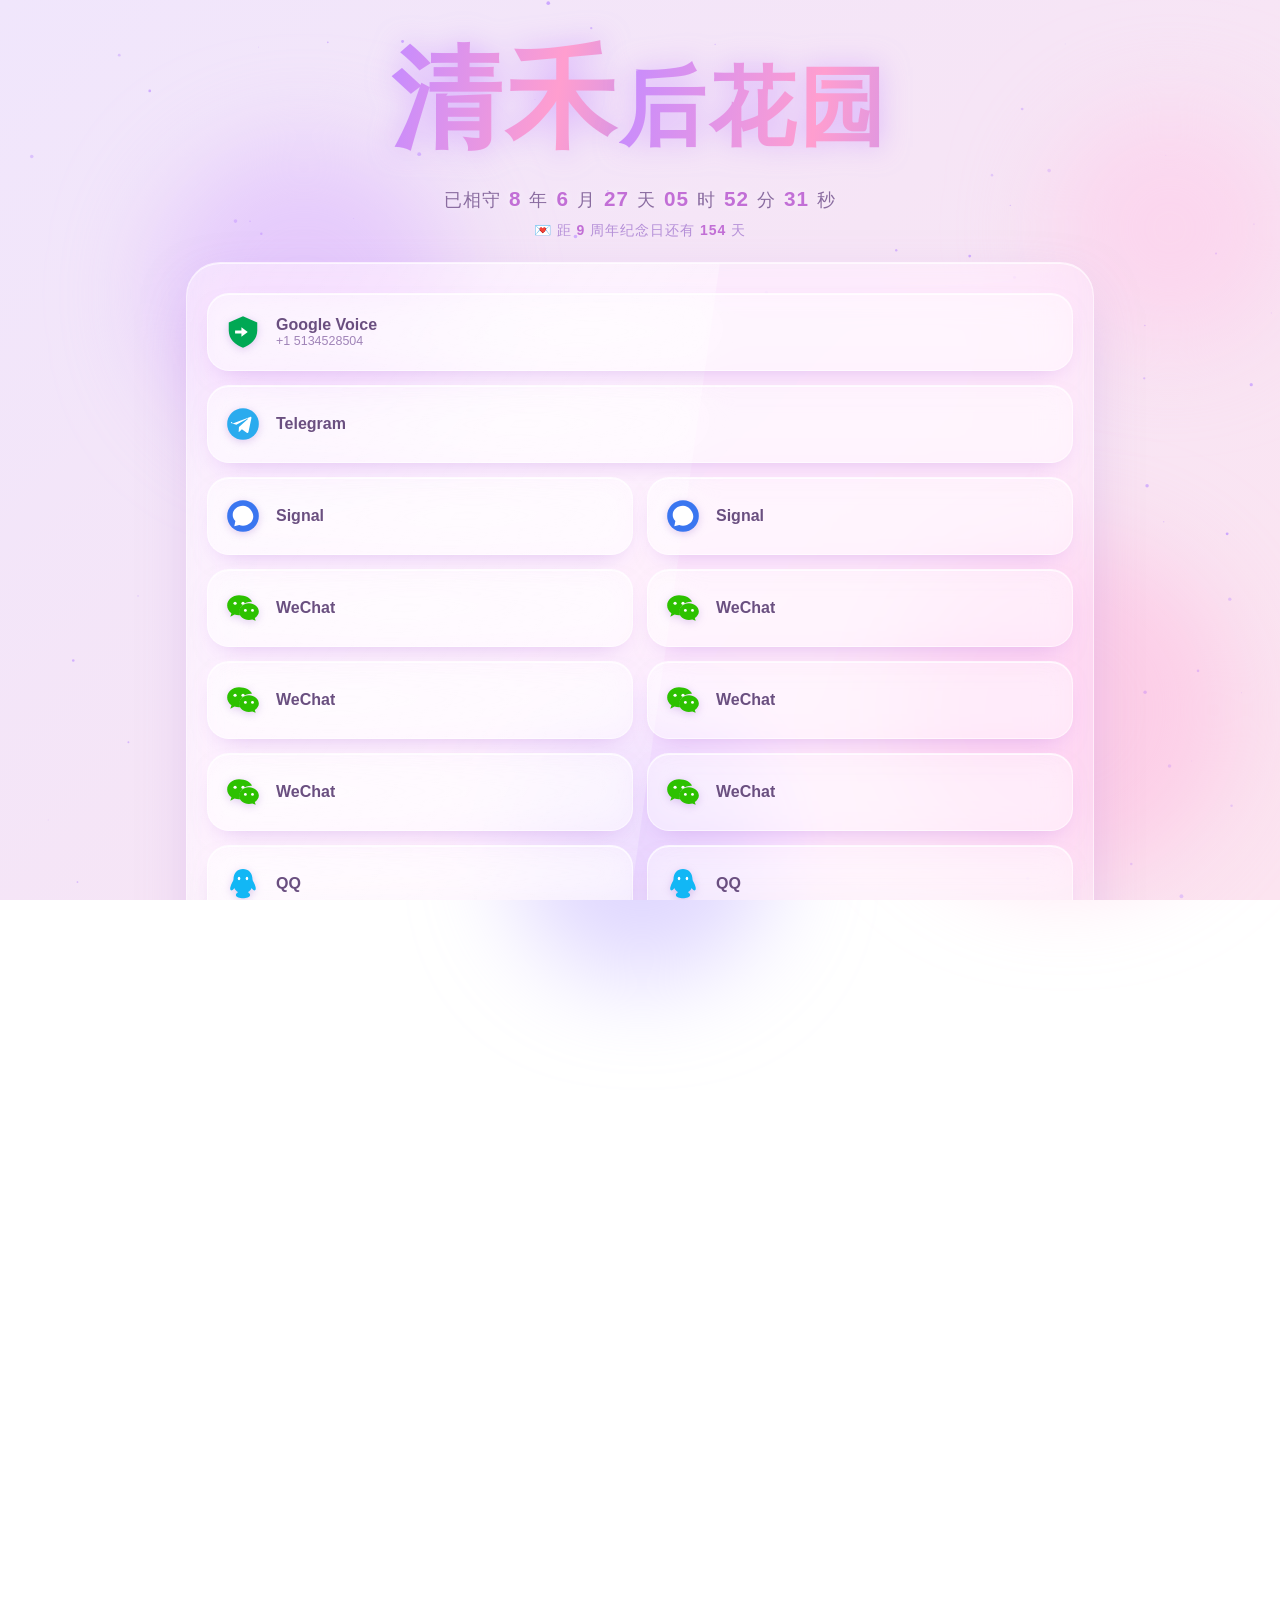
==== commit c27ee459: "Add files via upload" ====
--- a/index.html
+++ b/index.html
@@ -3,6 +3,13 @@
 <head>
 <meta charset="UTF-8">
 <meta name="viewport" content="width=device-width, initial-scale=1.0, maximum-scale=1.0, user-scalable=no">
+<meta name="description" content="清禾后花园 · 属于我们的时光胶囊、联系方式与心动瞬间的小天地">
+<meta property="og:title" content="清禾后花园">
+<meta property="og:description" content="属于我们的时光胶囊、联系方式与心动瞬间的小天地">
+<meta property="og:type" content="website">
+<meta property="og:url" content="https://zkaydhl.github.io/">
+<meta name="theme-color" content="#e9d8f5">
+<link rel="icon" href="data:image/svg+xml,%3Csvg xmlns='http://www.w3.org/2000/svg' viewBox='0 0 24 24'%3E%3Cpath d='M12 21s-7-4.5-9.5-8.5C.5 9 2.5 5 6 5c2 0 3.2 1.3 4 2.5C10.8 6.3 12 5 14 5c3.5 0 5.5 4 3.5 7.5C19 16.5 12 21 12 21z' fill='%23ff9ecf'/%3E%3C/svg%3E">
 <title>清禾后花园</title>
 <style>
 @font-face{font-family:'LXGW';src:url('font/lxgw.ttf') format('truetype');font-display:swap;}
@@ -26,10 +33,10 @@
 .mega::before{content:'';position:absolute;top:-60%;left:-30%;width:80%;height:180%;background:linear-gradient(115deg,transparent,rgba(255,255,255,.35),transparent);transform:rotate(8deg);animation:megaShine 9s ease-in-out infinite;pointer-events:none;}
 @keyframes megaShine{0%,100%{left:-40%}50%{left:120%}}
 .grid{display:grid;grid-template-columns:1fr 1fr;gap:14px;margin-top:4px;}
-.card{grid-column:span 1;position:relative;border-radius:22px;padding:18px 16px;min-height:78px;display:flex;align-items:center;gap:14px;cursor:pointer;overflow:hidden;background:rgba(255,255,255,.32);backdrop-filter:blur(16px) saturate(150%);-webkit-backdrop-filter:blur(16px) saturate(150%);border:1px solid rgba(255,255,255,.55);box-shadow:0 10px 26px -14px rgba(180,120,220,.55),inset 0 1px 0 rgba(255,255,255,.8);animation:floatCard 6s ease-in-out infinite,cardBreathe 5s ease-in-out infinite;transition:transform .5s cubic-bezier(.2,.8,.2,1.2),box-shadow .4s;will-change:transform;}
+.card{grid-column:span 1;position:relative;border-radius:22px;padding:18px 16px;min-height:78px;display:flex;align-items:center;gap:14px;cursor:pointer;overflow:hidden;background:rgba(255,255,255,.32);backdrop-filter:blur(16px) saturate(150%);-webkit-backdrop-filter:blur(16px) saturate(150%);border:1px solid rgba(255,255,255,.55);box-shadow:0 10px 26px -14px rgba(180,120,220,.55),inset 0 1px 0 rgba(255,255,255,.8);animation:floatCard 6s ease-in-out infinite,cardBreathe 5s ease-in-out infinite;transition:transform .5s cubic-bezier(.2,.8,.2,1.2),box-shadow .4s;will-change:transform;-webkit-touch-callout:none;user-select:none;touch-action:manipulation;}
 .card:nth-child(even){animation-delay:-2s,-1.5s;}
 .card:nth-child(3n){animation-delay:-3.5s,-2.8s;}
-@keyframes floatCard{0%,100%{transform:translateY(0)}50%{transform:translateY(-5px)}}
+@keyframes floatCard{0%,100%{translate:0 0}50%{translate:0 -5px}}
 @keyframes cardBreathe{0%,100%{box-shadow:0 10px 26px -14px rgba(180,120,220,.5),inset 0 1px 0 rgba(255,255,255,.8)}50%{box-shadow:0 14px 34px -12px rgba(255,158,207,.65),inset 0 1px 0 rgba(255,255,255,.9),0 0 18px rgba(197,139,255,.35)}}
 .card:hover{transform:translateY(-8px) scale(1.03);}
 .card::after{content:'';position:absolute;top:0;left:-70%;width:50%;height:100%;background:linear-gradient(100deg,transparent,rgba(255,255,255,.6),transparent);transform:skewX(-18deg);transition:left .7s;pointer-events:none;}
@@ -49,7 +56,7 @@
 .capsule input,.capsule textarea{width:100%;margin-bottom:10px;padding:11px 14px;border-radius:14px;border:1px solid rgba(255,255,255,.6);background:rgba(255,255,255,.4);outline:none;font-family:inherit;color:#6a4f80;font-size:14px;}
 .capsule textarea{min-height:70px;resize:vertical;}
 .row{display:flex;gap:10px;align-items:center;flex-wrap:wrap;}
-.btn{border:none;border-radius:14px;padding:11px 22px;cursor:pointer;font-family:inherit;font-weight:700;color:#fff;background:linear-gradient(100deg,#c58bff,#ff9ecf);box-shadow:0 6px 18px -6px rgba(197,139,255,.7);transition:transform .3s;}
+.btn{border:none;border-radius:14px;padding:11px 22px;cursor:pointer;font-family:inherit;font-weight:700;color:#fff;background:linear-gradient(100deg,#c58bff,#ff9ecf);box-shadow:0 6px 18px -6px rgba(197,139,255,.7);transition:transform .3s;touch-action:manipulation;}
 .btn:active{transform:scale(.94);}
 .btn.g{background:linear-gradient(100deg,#b0a0e8,#d0a0d8);}
 .btn.sm{padding:6px 14px;font-size:12px;border-radius:12px;}
@@ -59,7 +66,7 @@
 .msgs::-webkit-scrollbar-thumb{background:linear-gradient(180deg,#c58bff,#ff9ecf);border-radius:10px;}
 .msgs::-webkit-scrollbar-thumb:hover{background:linear-gradient(180deg,#b57bef,#ff8ec4);}
 .msg{border-radius:16px;padding:12px 14px;background:rgba(255,255,255,.4);border:1px solid rgba(255,255,255,.55);}
-.msg .top{display:flex;justify-content:space-between;font-size:12px;color:#a084b8;margin-bottom:5px;align-items:center;gap:6px;}
+.msg .top{display:flex;justify-content:space-between;font-size:12px;color:#a084b8;margin-bottom:5px;align-items:center;gap:6px;flex-wrap:wrap;}
 .msg .nm{font-weight:700;color:#7a5a92;}
 .msg .body{color:#6a4f80;font-size:14px;line-height:1.6;word-break:break-word;}
 .msg .body img,.msg .body video{max-width:100%;border-radius:10px;margin-top:6px;}
@@ -70,7 +77,7 @@
 .delbtn:active{opacity:.6;}
 .replies{margin-top:10px;padding-left:12px;border-left:2px solid rgba(197,139,255,.35);display:flex;flex-direction:column;gap:8px;}
 .reply{background:rgba(255,255,255,.35);border-radius:12px;padding:8px 12px;}
-.reply .rtop{display:flex;justify-content:space-between;font-size:11px;color:#a084b8;margin-bottom:3px;align-items:center;gap:6px;}
+.reply .rtop{display:flex;justify-content:space-between;font-size:11px;color:#a084b8;margin-bottom:3px;align-items:center;gap:6px;flex-wrap:wrap;}
 .reply .rnm{font-weight:700;color:#8a6ab0;}
 .reply .rbody{color:#6a4f80;font-size:13px;line-height:1.5;word-break:break-word;}
 .reply .rbody img,.reply .rbody video{max-width:100%;border-radius:8px;margin-top:4px;}
@@ -109,6 +116,46 @@
 .adminbar{position:fixed;top:14px;right:14px;z-index:50;display:none;align-items:center;gap:8px;background:rgba(197,139,255,.85);color:#fff;padding:7px 14px;border-radius:20px;font-size:13px;box-shadow:0 6px 18px -6px rgba(197,139,255,.7);}
 .adminbar.on{display:flex;}
 .adminbar button{border:none;background:rgba(255,255,255,.3);color:#fff;border-radius:12px;padding:4px 10px;cursor:pointer;font-family:inherit;}
+:root{color-scheme:light dark;}
+.mhint{padding:26px 10px;text-align:center;color:#a084b8;font-size:14px;line-height:1.8;}
+.more{margin-top:14px;text-align:center;}
+.rquote{font-size:12px;color:#a084b8;background:rgba(255,255,255,.4);border-radius:8px;padding:6px 8px;line-height:1.5;word-break:break-all;margin-bottom:2px;}
+.likebtn{cursor:pointer;transition:transform .2s;user-select:none;}
+.likebtn:active{transform:scale(1.25);}
+.likebtn.liked{filter:drop-shadow(0 0 4px rgba(255,110,180,.8));}
+.me{font-size:10px;background:linear-gradient(100deg,#c58bff,#ff9ecf);color:#fff;border-radius:8px;padding:1px 6px;margin-left:6px;vertical-align:1px;}
+.anni{text-align:center;font-size:clamp(12px,3vw,14px);color:#b58fd8;margin:-14px 0 22px;letter-spacing:1px;}
+.anni b{color:#c26fd6;font-weight:700;}
+.footbtns{display:flex;gap:10px;justify-content:center;flex-wrap:wrap;margin-top:12px;}
+#bgmBtn.on{background:linear-gradient(100deg,#ff9ecf,#c58bff);}
+@media(prefers-color-scheme:dark){
+body{background:linear-gradient(-45deg,#241a33,#2d1f38,#221a33,#331f36,#261d38);color:#cfc0e0;}
+.mega,.capsule,.lovewords{background:rgba(40,28,60,.5);border-color:rgba(255,255,255,.14);}
+.card,.msg,.reply,.replybox{background:rgba(48,34,70,.55);border-color:rgba(255,255,255,.16);}
+.card .txt .h{color:#d8c4f0;}
+.card .txt .s{color:#a892c8;}
+.card.textcard textarea{color:#e6d8f4;}
+.capsule h2{color:#d0b8ea;}
+.capsule input,.capsule textarea{background:rgba(70,50,100,.4);border-color:rgba(255,255,255,.16);color:#e2d4f2;}
+.replybox input,.replybox textarea{background:rgba(70,50,100,.4);border-color:rgba(197,139,255,.25);color:#e2d4f2;}
+.msg .nm,.reply .rnm{color:#cbb2ea;}
+.msg .body,.reply .rbody{color:#cdbfe2;}
+.msg .top,.reply .rtop{color:#9d86b8;}
+.timer{color:#b39ad2;text-shadow:none;}
+.anni{color:#9d7fc0;}
+.footer,.mhint{color:#9d86b8;}
+.rquote{background:rgba(70,50,100,.35);color:#9d86b8;}
+.lw-line{color:#f0e8fa;}
+.box{background:rgba(38,28,58,.88);border-color:rgba(255,255,255,.18);}
+.box h3{color:#d8c4f0;}
+.box input,.box textarea{background:rgba(80,58,116,.4);color:#e6d8f4;border-color:rgba(197,139,255,.3);}
+.tiny{color:#8f7aa8;}
+.modal{background:rgba(18,8,32,.5);}
+.blob{opacity:.35;}
+}
+@media(prefers-reduced-motion:reduce){
+*,*::before,*::after{animation-duration:.01ms!important;animation-iteration-count:1!important;transition-duration:.01ms!important;scroll-behavior:auto!important;}
+}
 @media(max-width:560px){.card .txt .s{max-width:48vw}}
 </style>
 </head>
@@ -120,6 +167,7 @@
 <div class="wrap">
   <div class="title" id="title"><span class="big">清禾</span><span>后花园</span></div>
   <div class="timer" id="timer">已相守…</div>
+  <div class="anni" id="anni"></div>
 
   <div class="mega" id="mega">
     <div class="grid" id="grid"></div>
@@ -127,7 +175,7 @@
     <div class="capsule">
       <h2><svg class="ico" style="width:24px;height:24px" viewBox="0 0 24 24" fill="none"><path d="M12 2a9 9 0 0 0-9 9v6a3 3 0 0 0 3 3h1l2 2 2-2h1a9 9 0 0 0 0-18Z" stroke="#c58bff" stroke-width="1.6"/><circle cx="12" cy="10" r="2.4" fill="#ff9ecf"/></svg>时光胶囊</h2>
       <input id="capNick" placeholder="昵称">
-      <textarea id="capText" placeholder="留言内容…支持 [img]链接[/img] [video]链接[/video] 及选择图片"></textarea>
+      <textarea id="capText" placeholder="留言内容…支持 [img]链接[/img] [video]链接[/video] 及选择图片（Ctrl+Enter 投递）"></textarea>
       <div class="row">
         <input type="file" id="capImg" accept="image/*" style="display:none">
         <button class="btn g" onclick="document.getElementById('capImg').click()">＋图片</button>
@@ -143,7 +191,13 @@
     </div>
   </div>
 
-  <footer class="footer">© 2018 - <span id="fyear"></span> 版权所有 · <b>清禾</b></footer>
+  <footer class="footer">© 2018 - <span id="fyear"></span> 版权所有 · <b>清禾</b>
+    <div class="footbtns">
+      <button class="btn sm g" onclick="sharePage()">📤 分享本页</button>
+      <button class="btn sm g" onclick="openQR()">🔳 二维码</button>
+      <button class="btn sm g" id="bgmBtn" onclick="toggleBgm()">🎵 音乐</button>
+    </div>
+  </footer>
 </div>
 
 <div class="modal" id="adminModal"><div class="box">
@@ -160,7 +214,15 @@
   <div class="row"><button class="btn g" onclick="closeEdit()">取消</button><button class="btn" onclick="saveEdit()">保存</button></div>
 </div></div>
 
-<div class="toast" id="toast"></div>
+<div class="modal" id="qrModal"><div class="box" style="text-align:center">
+  <h3>扫码访问</h3>
+  <img id="qrImg" alt="二维码" style="width:min(260px,70vw);height:auto;border-radius:12px;background:#fff;padding:8px">
+  <div class="row" style="justify-content:center;margin-top:10px"><button class="btn g" onclick="closeQR()">关闭</button></div>
+  <p class="tiny">用手机扫一扫，把花园分享给 TA</p>
+</div></div>
+<audio id="bgm" src="music/bgm.mp3" loop preload="none"></audio>
+
+<div class="toast" id="toast" role="status" aria-live="polite"></div>
 
 <script>
 /* ====== 配置 ====== */
@@ -173,7 +235,8 @@
 
 /* ====== 加密 ====== */
 async function aesKey(){const enc=new TextEncoder();const km=await crypto.subtle.importKey('raw',enc.encode(PSKEY),'PBKDF2',false,['deriveKey']);return crypto.subtle.deriveKey({name:'PBKDF2',salt:enc.encode('qinghe.salt'),iterations:100000,hash:'SHA-256'},km,{name:'AES-GCM',length:256},false,['encrypt','decrypt']);}
-async function encrypt(obj){const key=await aesKey();const iv=crypto.getRandomValues(new Uint8Array(12));const data=new TextEncoder().encode(JSON.stringify(obj));const ct=await crypto.subtle.encrypt({name:'AES-GCM',iv},key,data);const buf=new Uint8Array(iv.length+ct.byteLength);buf.set(iv);buf.set(new Uint8Array(ct),iv.length);return btoa(String.fromCharCode(...buf));}
+function bytesToB64(u8){let s='';const CH=0x8000;for(let i=0;i<u8.length;i+=CH)s+=String.fromCharCode.apply(null,u8.subarray(i,i+CH));return btoa(s);}
+async function encrypt(obj){const key=await aesKey();const iv=crypto.getRandomValues(new Uint8Array(12));const data=new TextEncoder().encode(JSON.stringify(obj));const ct=await crypto.subtle.encrypt({name:'AES-GCM',iv},key,data);const buf=new Uint8Array(iv.length+ct.byteLength);buf.set(iv);buf.set(new Uint8Array(ct),iv.length);return bytesToB64(buf);}
 async function decrypt(b64){try{const key=await aesKey();const raw=Uint8Array.from(atob(b64),c=>c.charCodeAt(0));const iv=raw.slice(0,12),ct=raw.slice(12);const pt=await crypto.subtle.decrypt({name:'AES-GCM',iv},key,ct);return JSON.parse(new TextDecoder().decode(pt));}catch(e){return null;}}
 
 /* ====== 管理态 ====== */
@@ -264,14 +327,27 @@
 }
 let curEdit=null;
 function bindCard(div,m,click){
-  let timer,moved=false,longPressed=false;
-  const start=()=>{longPressed=false;moved=false;if(ADMIN)timer=setTimeout(()=>{longPressed=true;openEdit(m);},650);};
-  const end=()=>{clearTimeout(timer);if(!longPressed&&!moved)click();};
-  div.addEventListener('mousedown',start);div.addEventListener('mouseup',end);div.addEventListener('mouseleave',()=>clearTimeout(timer));
-  div.addEventListener('touchstart',(e)=>{start();ripple(e,div);},{passive:true});
-  div.addEventListener('touchmove',()=>{moved=true;clearTimeout(timer);});
-  div.addEventListener('touchend',end);
-  div.addEventListener('mousedown',(e)=>ripple(e,div));
+  let timer,moved=false,longPressed=false,sx=0,sy=0;
+  const pos=e=>(e.touches&&e.touches[0])||e;
+  const cancel=()=>clearTimeout(timer);
+  const start=e=>{longPressed=false;moved=false;const p=pos(e);sx=p.clientX;sy=p.clientY;if(ADMIN)timer=setTimeout(()=>{longPressed=true;openEdit(m);},650);};
+  const move=e=>{const p=pos(e);if(Math.hypot(p.clientX-sx,p.clientY-sy)>8){moved=true;cancel();}};
+  const end=()=>{cancel();if(!longPressed&&!moved)click();};
+  if(window.PointerEvent){
+    div.addEventListener('pointerdown',e=>{start(e);ripple(e,div);});
+    div.addEventListener('pointermove',move);
+    div.addEventListener('pointerup',end);
+    div.addEventListener('pointercancel',cancel);
+    div.addEventListener('pointerleave',cancel);
+  }else{
+    div.addEventListener('mousedown',e=>{start(e);ripple(e,div);});
+    div.addEventListener('mouseup',end);
+    div.addEventListener('mouseleave',cancel);
+    div.addEventListener('touchstart',e=>{start(e);ripple(e,div);},{passive:true});
+    div.addEventListener('touchmove',move);
+    div.addEventListener('touchend',e=>{e.preventDefault();end();});
+    div.addEventListener('touchcancel',cancel);
+  }
 }
 function openEdit(m){curEdit=m;document.getElementById('editVal').value=DATA[m.id]??DEFAULTS[m.id];document.getElementById('editModal').classList.add('on');}
 function closeEdit(){document.getElementById('editModal').classList.remove('on');}
@@ -280,97 +356,237 @@
 function ripple(e,el){const r=document.createElement('span');r.className='ripple';const rect=el.getBoundingClientRect();const x=(e.touches?e.touches[0].clientX:e.clientX)-rect.left;const y=(e.touches?e.touches[0].clientY:e.clientY)-rect.top;const s=Math.max(rect.width,rect.height);r.style.width=r.style.height=s+'px';r.style.left=(x-s/2)+'px';r.style.top=(y-s/2)+'px';el.appendChild(r);setTimeout(()=>r.remove(),700);}
 let tt;function toast(msg){const t=document.getElementById('toast');t.textContent=msg;t.classList.add('on');clearTimeout(tt);tt=setTimeout(()=>t.classList.remove('on'),1800);}
 
+/* ====== 交互增强：分享 / 二维码 / 音乐 / 快捷键 ====== */
+function closeQR(){document.getElementById('qrModal').classList.remove('on');}
+function openQR(){
+  const img=document.getElementById('qrImg');
+  img.src='https://api.qrserver.com/v1/create-qr-code/?size=400x400&qzone=2&data='+encodeURIComponent(location.href);
+  document.getElementById('qrModal').classList.add('on');
+}
+async function sharePage(){
+  const data={title:document.title,text:'清禾后花园 · 我们的时光胶囊',url:location.href};
+  if(navigator.share){try{await navigator.share(data);return;}catch(e){if(e.name==='AbortError')return;}}
+  copy(location.href);
+  toast('链接已复制');
+}
+function toggleBgm(){
+  const a=document.getElementById('bgm'),b=document.getElementById('bgmBtn');
+  if(a.paused){
+    a.play().then(()=>{b.classList.add('on');toast('音乐开启 🎵');}).catch(()=>toast('未找到 music/bgm.mp3'));
+  }else{
+    a.pause();b.classList.remove('on');toast('音乐暂停');
+  }
+}
+document.querySelectorAll('.modal').forEach(md=>md.addEventListener('click',e=>{if(e.target===md)md.classList.remove('on');}));
+document.addEventListener('keydown',e=>{if(e.key==='Escape'){closeAdmin();closeEdit();closeQR();}});
+document.getElementById('admPass').addEventListener('keydown',e=>{if(e.key==='Enter')document.getElementById('admToken').focus();});
+document.getElementById('admToken').addEventListener('keydown',e=>{if(e.key==='Enter')loginAdmin();});
+document.getElementById('editVal').addEventListener('keydown',e=>{if(e.key==='Enter')saveEdit();});
+document.getElementById('capText').addEventListener('keydown',e=>{if(e.key==='Enter'&&(e.ctrlKey||e.metaKey)&&!e.isComposing){e.preventDefault();postMsg();}});
+
 /* ====== 计时器 ====== */
 const START=new Date(2018,4,9,0,0,0);
-function tick(){const now=new Date();let y=now.getFullYear()-START.getFullYear();let mo=now.getMonth()-START.getMonth();let d=now.getDate()-START.getDate();if(d<0){mo--;d+=new Date(now.getFullYear(),now.getMonth(),0).getDate();}if(mo<0){y--;mo+=12;}document.getElementById('timer').innerHTML=`已相守 <b>${y}</b> 年 <b>${mo}</b> 月 <b>${d}</b> 天 <b>${now.getHours()}</b> 小时 <b>${now.getMinutes()}</b> 分钟 <b>${now.getSeconds()}</b> 秒`;}
+const pad2=n=>String(n).padStart(2,'0');
+function anniInfo(now){
+  const y0=START.getFullYear();
+  const today=new Date(now.getFullYear(),now.getMonth(),now.getDate());
+  const thisYear=new Date(now.getFullYear(),4,9);
+  if(today.getTime()===thisYear.getTime())return{isToday:true,years:now.getFullYear()-y0};
+  if(thisYear>today)return{isToday:false,years:now.getFullYear()-y0,days:Math.ceil((thisYear-now)/86400000)};
+  return{isToday:false,years:now.getFullYear()-y0+1,days:Math.ceil((new Date(now.getFullYear()+1,4,9)-now)/86400000)};
+}
+function tick(){
+  const now=new Date();
+  let y=now.getFullYear()-START.getFullYear();
+  let mo=now.getMonth()-START.getMonth();
+  let d=now.getDate()-START.getDate();
+  if(d<0){mo--;d+=new Date(now.getFullYear(),now.getMonth(),0).getDate();}
+  if(mo<0){y--;mo+=12;}
+  const diff=now-START;
+  const h=Math.floor(diff/3600000)%24,mi=Math.floor(diff/60000)%60,s=Math.floor(diff/1000)%60;
+  document.getElementById('timer').innerHTML=`已相守 <b>${y}</b> 年 <b>${mo}</b> 月 <b>${d}</b> 天 <b>${pad2(h)}</b> 时 <b>${pad2(mi)}</b> 分 <b>${pad2(s)}</b> 秒`;
+  const a=document.getElementById('anni'),an=anniInfo(now);
+  a.innerHTML=an.isToday?`🎉 今天是我们的 <b>${an.years}</b> 周年纪念日！`:`💌 距 <b>${an.years}</b> 周年纪念日还有 <b>${an.days}</b> 天`;
+}
 setInterval(tick,1000);tick();
 
 /* ====== 星空/光斑/视差 ====== */
 const cv=document.getElementById('stars'),ctx=cv.getContext('2d');let sw,sh,ps=[];
+const REDUCED=matchMedia('(prefers-reduced-motion: reduce)').matches;
 function initStars(){sw=cv.width=innerWidth;sh=cv.height=innerHeight;ps=[];for(let i=0;i<90;i++)ps.push({x:Math.random()*sw,y:Math.random()*sh,r:Math.random()*1.6+.3,a:Math.random(),v:Math.random()*.4+.1});}
-function drawStars(){ctx.clearRect(0,0,sw,sh);ps.forEach(p=>{p.a+=0.02;p.y-=p.v;if(p.y<0)p.y=sh;const o=.4+Math.abs(Math.sin(p.a))*.6;ctx.beginPath();ctx.arc(p.x,p.y,p.r,0,7);ctx.fillStyle=`rgba(200,160,255,${o})`;ctx.fill();});requestAnimationFrame(drawStars);}
-addEventListener('resize',initStars);initStars();drawStars();
+function paintStars(){ctx.clearRect(0,0,sw,sh);ps.forEach(p=>{const o=.4+Math.abs(Math.sin(p.a))*.6;ctx.beginPath();ctx.arc(p.x,p.y,p.r,0,7);ctx.fillStyle=`rgba(200,160,255,${o})`;ctx.fill();});}
+function drawStars(){if(document.hidden){requestAnimationFrame(drawStars);return;}ps.forEach(p=>{p.a+=0.02;p.y-=p.v;if(p.y<0)p.y=sh;});paintStars();requestAnimationFrame(drawStars);}
+addEventListener('resize',()=>{initStars();if(REDUCED)paintStars();});
+initStars();if(REDUCED)paintStars();else drawStars();
 const bl=document.getElementById('blobs');
 [['#d8b0ff','12%','16%','300px'],['#ffb8dd','70%','60%','340px'],['#c0b0ff','40%','80%','260px'],['#ffc8e8','82%','12%','240px']].forEach((c,i)=>{const b=document.createElement('div');b.className='blob';b.style.background=c[0];b.style.left=c[1];b.style.top=c[2];b.style.width=b.style.height=c[3];b.style.animationDelay=-i*3+'s';bl.appendChild(b);});
-addEventListener('mousemove',e=>{const x=(e.clientX/innerWidth-.5),y=(e.clientY/innerHeight-.5);document.querySelectorAll('.blob').forEach((b,i)=>{b.style.transform=`translate(${x*(20+i*8)}px,${y*(20+i*8)}px)`;});document.getElementById('mega').style.transform=`rotateX(${-y*3}deg) rotateY(${x*3}deg)`;});
+let px=0,py=0,praf=null;
+const HOVERABLE=matchMedia('(hover: hover)').matches;
+addEventListener('mousemove',e=>{
+  if(!HOVERABLE||REDUCED)return;
+  px=e.clientX/innerWidth-.5;py=e.clientY/innerHeight-.5;
+  if(!praf)praf=requestAnimationFrame(()=>{praf=null;
+    document.querySelectorAll('.blob').forEach((b,i)=>{b.style.translate=`${px*(20+i*8)}px ${py*(20+i*8)}px`;});
+    document.getElementById('mega').style.transform=`rotateX(${-py*3}deg) rotateY(${px*3}deg)`;
+  });
+});
 
 /* ====== 留言板（含回复） ====== */
 let MSGS=[];
 let replyingIndex=null;
+let msgsShown=10;
+let busy=false;
+const PAGE=10;
+const UID=(()=>{let u=localStorage.getItem('qh_uid');if(!u){u='u'+Math.random().toString(36).slice(2,10)+Date.now().toString(36);localStorage.setItem('qh_uid',u);}return u;})();
+let loadState='loading';
 async function loadMsgs(){
+  loadState='loading';renderMsgs();
   try{
     const ctrl=new AbortController();const to=setTimeout(()=>ctrl.abort(),8000);
     const r=await fetch(WORKER_URL,{method:'GET',signal:ctrl.signal});clearTimeout(to);
+    if(!r.ok)throw new Error('HTTP '+r.status);
     const j=await r.json();
-    if(j.content){const m=j.content.match(/=\s*("[\s\S]*")\s*;?\s*$/);if(m){const dec=await decrypt(JSON.parse(m[1]));if(Array.isArray(dec))MSGS=dec;}}
-  }catch(e){console.warn('留言加载失败',e);}
+    let dec=null;
+    if(j.content){const m=j.content.match(/=\s*("[\s\S]*")\s*;?\s*$/);if(m)dec=await decrypt(JSON.parse(m[1]));}
+    MSGS=Array.isArray(dec)?dec:[];
+    loadState='ok';
+  }catch(e){console.warn('留言加载失败',e);loadState='err';}
   renderMsgs();
 }
+function fmtTime(m){
+  const ts=m.ts||Date.parse(m.time);
+  if(!isNaN(ts)){
+    const d=new Date(ts),now=new Date();
+    const hm=pad2(d.getHours())+':'+pad2(d.getMinutes());
+    if(d.toDateString()===now.toDateString())return hm;
+    if(d.getFullYear()===now.getFullYear())return (d.getMonth()+1)+'月'+d.getDate()+'日 '+hm;
+    return d.getFullYear()+'-'+(d.getMonth()+1)+'-'+d.getDate();
+  }
+  return m.time||'';
+}
+function stripTags(s){return(s||'').replace(/\[img\]([\s\S]*?)\[\/img\]/g,'[图片]').replace(/\[video\]([\s\S]*?)\[\/video\]/g,'[视频]');}
 function renderMsgs(){
   const box=document.getElementById('msgs');box.innerHTML='';
-  MSGS.map((m,i)=>({m,i})).reverse().forEach(({m,i})=>{
+  if(loadState==='loading'){box.innerHTML='<div class="mhint">🕊️ 正在加载留言…</div>';return;}
+  if(loadState==='err'){box.innerHTML='<div class="mhint">😢 留言加载失败 <button class="btn sm g" style="margin-left:8px" onclick="loadMsgs()">重试</button></div>';return;}
+  if(!MSGS.length){box.innerHTML='<div class="mhint">🍀 还没有留言，来投下第一条时光胶囊吧</div>';return;}
+  const total=MSGS.length;
+  MSGS.map((m,i)=>({m,i})).reverse().slice(0,Math.min(msgsShown,total)).forEach(({m,i})=>{
     const div=document.createElement('div');div.className='msg';
-    const delBtn=ADMIN?`<span class="delbtn" onclick="delMsg(${i})">✕ 删除</span>`:'';
+    const own=!!(m.uid&&m.uid===UID);
+    const canDel=ADMIN||own;
+    const delBtn=canDel?`<span class="delbtn" onclick="delMsg(${i})">✕ 删除</span>`:'';
     let repliesHtml='';
     if(Array.isArray(m.replies)&&m.replies.length){
       repliesHtml='<div class="replies">'+m.replies.map((rp,ri)=>{
-        const rdel=ADMIN?`<span class="delbtn" onclick="delReply(${i},${ri})">✕</span>`:'';
-        return `<div class="reply"><div class="rtop"><span class="rnm">${esc(rp.nick)}</span><span>${rp.time||''} ${rdel}</span></div><div class="rbody">${ubb(rp.text)}</div></div>`;
+        const rCan=ADMIN||(rp.uid&&rp.uid===UID);
+        const rdel=rCan?`<span class="delbtn" onclick="delReply(${i},${ri})">✕</span>`:'';
+        return `<div class="reply"><div class="rtop"><span class="rnm">${esc(rp.nick)}</span><span>${fmtTime(rp)} ${rdel}</span></div><div class="rbody">${ubb(rp.text)}</div></div>`;
       }).join('')+'</div>';
     }
     let replyBox='';
     if(replyingIndex===i){
       replyBox=`<div class="replybox">
+        <div class="rquote">回复 @${esc(m.nick)}：${esc(stripTags(m.text).slice(0,40))}</div>
         <input id="replyNick" placeholder="昵称">
-        <textarea id="replyText" placeholder="回复内容…"></textarea>
+        <textarea id="replyText" placeholder="回复内容…（Enter 发送）" onkeydown="replyKey(event,${i})"></textarea>
         <div class="row" style="justify-content:flex-end">
           <button class="btn g sm" onclick="cancelReply()">取消</button>
           <button class="btn sm" onclick="postReply(${i})">发送</button>
         </div>
       </div>`;
     }
-    div.innerHTML=`<div class="top"><span class="nm">${esc(m.nick)}</span><span class="acts">${m.time} <span class="replybtn" onclick="toggleReply(${i})">回复</span>${delBtn}</span></div><div class="body">${ubb(m.text)}</div>${repliesHtml}${replyBox}`;
+    const likes=Array.isArray(m.likes)?m.likes:[];
+    const liked=likes.includes(UID);
+    div.innerHTML=`<div class="top"><span class="nm">${esc(m.nick)}${own?'<span class="me">我</span>':''}</span><span class="acts"><span class="likebtn${liked?' liked':''}" onclick="toggleLike(${i})">❤️ ${likes.length||''}</span> · <span>${fmtTime(m)}</span> <span class="replybtn" onclick="toggleReply(${i})">回复</span>${delBtn}</span></div><div class="body">${ubb(m.text)}</div>${repliesHtml}${replyBox}`;
     box.appendChild(div);
   });
+  if(msgsShown<total){
+    const more=document.createElement('div');more.className='more';
+    more.innerHTML=`<button class="btn sm g" onclick="msgsShown+=${PAGE};renderMsgs()">加载更多（还有 ${total-msgsShown} 条）</button>`;
+    box.appendChild(more);
+  }
 }
 function esc(s){return(s||'').replace(/[<>&]/g,c=>({'<':'&lt;','>':'&gt;','&':'&amp;'}[c]));}
 function ubb(s){return esc(s).replace(/\[img\](.*?)\[\/img\]/g,'<img src="$1">').replace(/\[video\](.*?)\[\/video\]/g,'<video src="$1" controls></video>').replace(/\n/g,'<br>');}
-document.getElementById('capImg').addEventListener('change',function(){const f=this.files[0];if(!f)return;const rd=new FileReader();rd.onload=e=>{const img=new Image();img.onload=()=>{let w=img.width,h=img.height,max=1080;if(w>max||h>max){if(w>h){h=h*max/w;w=max;}else{w=w*max/h;h=max;}}const cn=document.createElement('canvas');cn.width=w;cn.height=h;cn.getContext('2d').drawImage(img,0,0,w,h);const b64=cn.toDataURL('image/jpeg',.82);document.getElementById('capText').value+=`\n[img]${b64}[/img]`;toast('图片已添加');};img.src=e.target.result;};rd.readAsDataURL(f);});
+document.getElementById('capImg').addEventListener('change',async function(){
+  const f=this.files[0];this.value='';
+  if(!f)return;
+  if(f.size>8*1024*1024){toast('图片太大（≤8MB）');return;}
+  toast('图片处理中…');
+  try{
+    let bmp;
+    try{bmp=await createImageBitmap(f,{imageOrientation:'from-image'});}
+    catch(e){bmp=await new Promise((res,rej)=>{const img=new Image();img.onload=()=>res(img);img.onerror=rej;img.src=URL.createObjectURL(f);});}
+    let w=bmp.width,h=bmp.height,max=1080;
+    if(w>max||h>max){if(w>h){h=Math.round(h*max/w);w=max;}else{w=Math.round(w*max/h);h=max;}}
+    const cn=document.createElement('canvas');cn.width=w;cn.height=h;
+    const cx=cn.getContext('2d');cx.fillStyle='#fff';cx.fillRect(0,0,w,h);
+    cx.drawImage(bmp,0,0,w,h);
+    if(bmp.close)bmp.close();
+    const b64=cn.toDataURL('image/jpeg',.82);
+    document.getElementById('capText').value+=`\n[img]${b64}[/img]`;
+    toast('图片已添加');
+  }catch(e){toast('图片读取失败');}
+});
 async function syncMsgs(okMsg,failMsg){
-  const enc=await encrypt(MSGS);
-  try{const r=await fetch(WORKER_URL,{method:'POST',headers:{'Content-Type':'application/json'},body:JSON.stringify({encData:enc})});const j=await r.json();renderMsgs();toast(j.ok?okMsg:failMsg);return j.ok;}
-  catch(e){toast('网络错误');return false;}
+  if(busy){toast('正在同步中…');return false;}
+  busy=true;
+  try{
+    const enc=await encrypt(MSGS);
+    const ctrl=new AbortController();const to=setTimeout(()=>ctrl.abort(),10000);
+    const r=await fetch(WORKER_URL,{method:'POST',headers:{'Content-Type':'application/json'},body:JSON.stringify({encData:enc}),signal:ctrl.signal});
+    clearTimeout(to);
+    const j=await r.json();
+    renderMsgs();
+    if(okMsg)toast(j.ok?okMsg:failMsg);
+    return j.ok;
+  }catch(e){toast('网络错误');return false;}
+  finally{busy=false;}
 }
 async function postMsg(){
+  if(busy){toast('正在同步中…');return;}
   const nick=document.getElementById('capNick').value.trim()||'匿名';
   const text=document.getElementById('capText').value.trim();
   if(!text){toast('写点什么吧');return;}
   toast('投递中…');
-  MSGS.push({nick,text,time:new Date().toLocaleString('zh-CN'),replies:[]});
+  MSGS.push({nick,text,time:new Date().toLocaleString('zh-CN'),ts:Date.now(),uid:UID,replies:[],likes:[]});
   document.getElementById('capText').value='';
   await syncMsgs('已投递','投递失败');
 }
 async function delMsg(i){
-  if(!ADMIN)return;
+  const m=MSGS[i];
+  if(!ADMIN&&!(m&&m.uid===UID)){toast('只能删除自己的留言哦');return;}
   if(!confirm('确定删除这条留言？'))return;
   toast('删除中…');
   MSGS.splice(i,1);
   await syncMsgs('已删除','删除失败');
 }
+async function toggleLike(i){
+  const m=MSGS[i];if(!m)return;
+  if(!Array.isArray(m.likes))m.likes=[];
+  const idx=m.likes.indexOf(UID);
+  if(idx>=0)m.likes.splice(idx,1);else m.likes.push(UID);
+  renderMsgs();
+  await syncMsgs();
+}
 function toggleReply(i){replyingIndex=(replyingIndex===i?null:i);renderMsgs();}
 function cancelReply(){replyingIndex=null;renderMsgs();}
+function replyKey(e,i){if(e.key==='Enter'&&!e.shiftKey&&!e.isComposing){e.preventDefault();postReply(i);}}
 async function postReply(i){
+  if(busy){toast('正在同步中…');return;}
   const nick=(document.getElementById('replyNick').value||'').trim()||'匿名';
   const text=(document.getElementById('replyText').value||'').trim();
   if(!text){toast('写点什么吧');return;}
   toast('回复中…');
   if(!Array.isArray(MSGS[i].replies))MSGS[i].replies=[];
-  MSGS[i].replies.push({nick,text,time:new Date().toLocaleString('zh-CN')});
+  MSGS[i].replies.push({nick,text,time:new Date().toLocaleString('zh-CN'),ts:Date.now(),uid:UID});
   replyingIndex=null;
   await syncMsgs('已回复','回复失败');
 }
 async function delReply(i,ri){
-  if(!ADMIN)return;
+  const rp=MSGS[i]&&MSGS[i].replies[ri];
+  if(!ADMIN&&!(rp&&rp.uid===UID)){toast('只能删除自己的回复哦');return;}
   if(!confirm('确定删除这条回复？'))return;
   toast('删除中…');
   MSGS[i].replies.splice(ri,1);
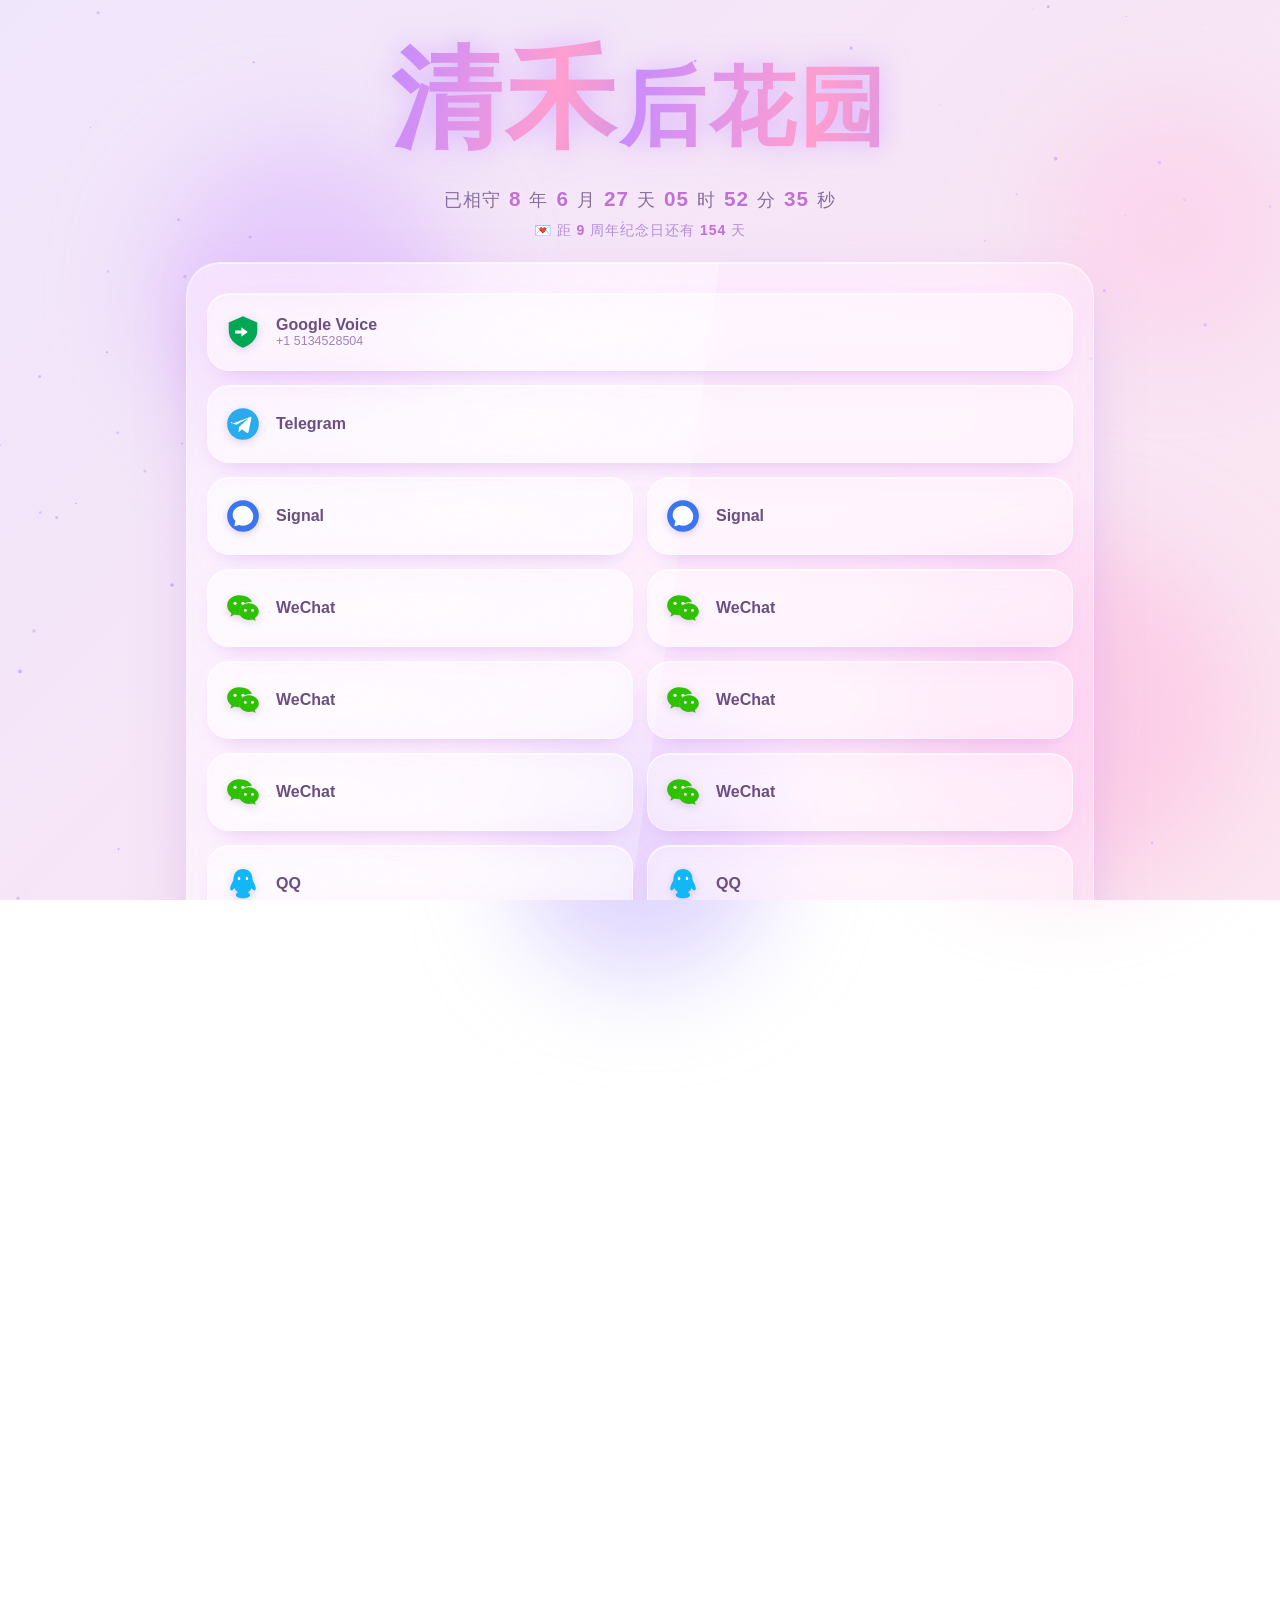
==== commit f3367ebe: "Add files via upload" ====
--- a/index.html
+++ b/index.html
@@ -433,7 +433,7 @@
 
 /* ====== 留言板（含回复） ====== */
 let MSGS=[];
-let replyingIndex=null;
+let replying=null;
 let msgsShown=10;
 let busy=false;
 const PAGE=10;
@@ -465,6 +465,23 @@
   return m.time||'';
 }
 function stripTags(s){return(s||'').replace(/\[img\]([\s\S]*?)\[\/img\]/g,'[图片]').replace(/\[video\]([\s\S]*?)\[\/video\]/g,'[视频]');}
+function replyTarget(m,pathKey){if(!pathKey)return m;const path=pathKey.split(',').map(Number);let node=m;for(const k of path)node=node.replies[k];return node;}
+function replyBoxHtml(m,i,pathKey){const t=replyTarget(m,pathKey);return `<div class="replybox"><div class="rquote">回复 @${esc(t.nick)}：${esc(stripTags(t.text).slice(0,40))}</div><input id="replyNick" placeholder="昵称"><textarea id="replyText" placeholder="回复内容…（Enter 发送）" onkeydown="replyKey(event,${i},'${pathKey}')"></textarea><div class="row" style="justify-content:flex-end"><button class="btn g sm" onclick="cancelReply()">取消</button><button class="btn sm" onclick="postReply(${i},'${pathKey}')">发送</button></div></div>`;}
+function renderReplyTree(m,i,list,pathKey){
+  if(!Array.isArray(list)||!list.length)return '';
+  let out='<div class="replies">';
+  list.forEach((rp,ri)=>{
+    const pk=pathKey?(pathKey+','+ri):String(ri);
+    const rCan=ADMIN||(rp.uid&&rp.uid===UID);
+    const rdel=rCan?`<span class="delbtn" onclick="delReply(${i},'${pk}')">✕</span>`:'';
+    const own=!!(rp.uid&&rp.uid===UID);
+    out+=`<div class="reply"><div class="rtop"><span class="rnm">${esc(rp.nick)}${own?'<span class="me">我</span>':''}</span><span>${fmtTime(rp)} <span class="replybtn" onclick="toggleReply(${i},'${pk}')">回复</span>${rdel}</span></div><div class="rbody">${ubb(rp.text)}</div>`;
+    if(replying&&replying.i===i&&replying.path===pk)out+=replyBoxHtml(m,i,pk);
+    out+=renderReplyTree(m,i,rp.replies,pk);
+    out+='</div>';
+  });
+  return out+'</div>';
+}
 function renderMsgs(){
   const box=document.getElementById('msgs');box.innerHTML='';
   if(loadState==='loading'){box.innerHTML='<div class="mhint">🕊️ 正在加载留言…</div>';return;}
@@ -476,25 +493,10 @@
     const own=!!(m.uid&&m.uid===UID);
     const canDel=ADMIN||own;
     const delBtn=canDel?`<span class="delbtn" onclick="delMsg(${i})">✕ 删除</span>`:'';
-    let repliesHtml='';
-    if(Array.isArray(m.replies)&&m.replies.length){
-      repliesHtml='<div class="replies">'+m.replies.map((rp,ri)=>{
-        const rCan=ADMIN||(rp.uid&&rp.uid===UID);
-        const rdel=rCan?`<span class="delbtn" onclick="delReply(${i},${ri})">✕</span>`:'';
-        return `<div class="reply"><div class="rtop"><span class="rnm">${esc(rp.nick)}</span><span>${fmtTime(rp)} ${rdel}</span></div><div class="rbody">${ubb(rp.text)}</div></div>`;
-      }).join('')+'</div>';
-    }
+    let repliesHtml=renderReplyTree(m,i,m.replies,'');
     let replyBox='';
-    if(replyingIndex===i){
-      replyBox=`<div class="replybox">
-        <div class="rquote">回复 @${esc(m.nick)}：${esc(stripTags(m.text).slice(0,40))}</div>
-        <input id="replyNick" placeholder="昵称">
-        <textarea id="replyText" placeholder="回复内容…（Enter 发送）" onkeydown="replyKey(event,${i})"></textarea>
-        <div class="row" style="justify-content:flex-end">
-          <button class="btn g sm" onclick="cancelReply()">取消</button>
-          <button class="btn sm" onclick="postReply(${i})">发送</button>
-        </div>
-      </div>`;
+    if(replying&&replying.i===i&&replying.path===''){
+      replyBox=replyBoxHtml(m,i,'');
     }
     const likes=Array.isArray(m.likes)?m.likes:[];
     const liked=likes.includes(UID);
@@ -570,26 +572,40 @@
   renderMsgs();
   await syncMsgs();
 }
-function toggleReply(i){replyingIndex=(replyingIndex===i?null:i);renderMsgs();}
-function cancelReply(){replyingIndex=null;renderMsgs();}
-function replyKey(e,i){if(e.key==='Enter'&&!e.shiftKey&&!e.isComposing){e.preventDefault();postReply(i);}}
-async function postReply(i){
+function toggleReply(i,pathKey){
+  const pk=pathKey||'';
+  if(replying&&replying.i===i&&replying.path===pk)replying=null;
+  else replying={i,path:pk};
+  renderMsgs();
+}
+function cancelReply(){replying=null;renderMsgs();}
+function replyKey(e,i,pk){if(e.key==='Enter'&&!e.shiftKey&&!e.isComposing){e.preventDefault();postReply(i,pk);}}
+async function postReply(i,pathKey){
   if(busy){toast('正在同步中…');return;}
   const nick=(document.getElementById('replyNick').value||'').trim()||'匿名';
   const text=(document.getElementById('replyText').value||'').trim();
   if(!text){toast('写点什么吧');return;}
   toast('回复中…');
-  if(!Array.isArray(MSGS[i].replies))MSGS[i].replies=[];
-  MSGS[i].replies.push({nick,text,time:new Date().toLocaleString('zh-CN'),ts:Date.now(),uid:UID});
-  replyingIndex=null;
+  const m=MSGS[i];if(!m)return;
+  const target=replyTarget(m,pathKey||'');
+  if(!Array.isArray(target.replies))target.replies=[];
+  target.replies.push({nick,text,time:new Date().toLocaleString('zh-CN'),ts:Date.now(),uid:UID,replies:[]});
+  replying=null;
   await syncMsgs('已回复','回复失败');
 }
-async function delReply(i,ri){
-  const rp=MSGS[i]&&MSGS[i].replies[ri];
+async function delReply(i,pathKey){
+  const path=(pathKey||'').split(',').filter(Boolean).map(Number);
+  if(!path.length)return;
+  const m=MSGS[i];if(!m)return;
+  let container=m;
+  for(let x=0;x<path.length-1;x++)container=container.replies[path[x]];
+  const arr=container.replies;
+  const ri=path[path.length-1];
+  const rp=arr[ri];
   if(!ADMIN&&!(rp&&rp.uid===UID)){toast('只能删除自己的回复哦');return;}
   if(!confirm('确定删除这条回复？'))return;
   toast('删除中…');
-  MSGS[i].replies.splice(ri,1);
+  arr.splice(ri,1);
   await syncMsgs('已删除','删除失败');
 }
 
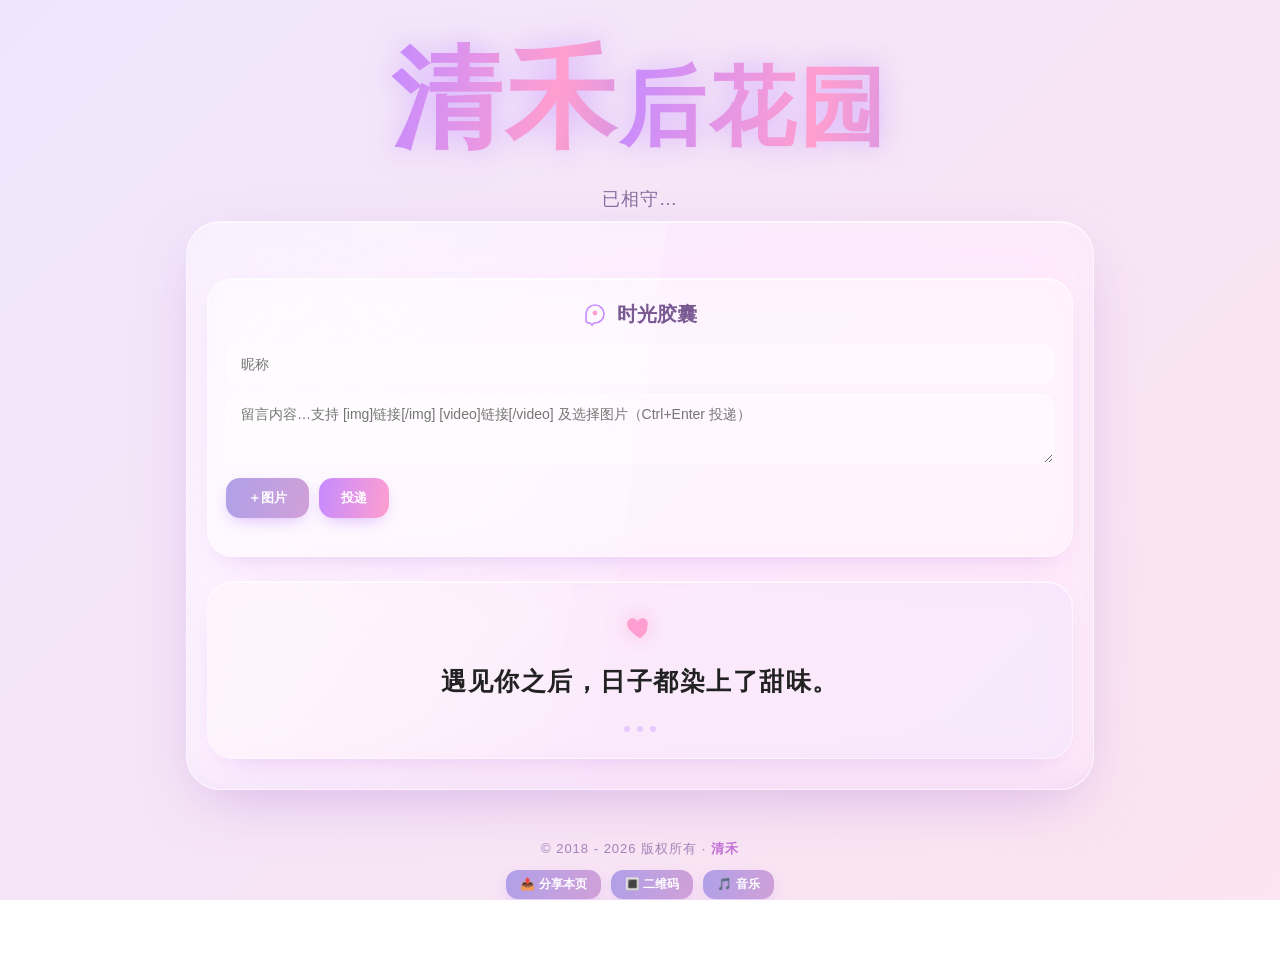
==== commit eee4ba86: "Add files via upload" ====
--- a/index.html
+++ b/index.html
@@ -233,6 +233,15 @@
 const RAW=p=>`https://raw.githubusercontent.com/${GH_USER}/${GH_REPO}/main/${p}?t=`+Date.now();
 document.getElementById('fyear')&&(document.getElementById('fyear').textContent=new Date().getFullYear());
 
+/* ====== 邮件通知（EmailJS，可选） ====== */
+const MAIL_NOTIFY={
+  enabled:ture,                // 填好下面四项后，改为 true 开启
+  serviceId:"service_nzgtrsq",  // EmailJS 服务 Service ID
+  templateId:"template_5czj4nq",// EmailJS 邮件模板 Template ID
+  publicKey:"XYXrvIV-3Q1wsvRmD",  // EmailJS Public Key（Account → API Keys）
+  toEmail:"zkaydhl@gmail.com"   // 收件邮箱（模板“To email”需填 {{to_email}}）
+};
+
 /* ====== 加密 ====== */
 async function aesKey(){const enc=new TextEncoder();const km=await crypto.subtle.importKey('raw',enc.encode(PSKEY),'PBKDF2',false,['deriveKey']);return crypto.subtle.deriveKey({name:'PBKDF2',salt:enc.encode('qinghe.salt'),iterations:100000,hash:'SHA-256'},km,{name:'AES-GCM',length:256},false,['encrypt','decrypt']);}
 function bytesToB64(u8){let s='';const CH=0x8000;for(let i=0;i<u8.length;i+=CH)s+=String.fromCharCode.apply(null,u8.subarray(i,i+CH));return btoa(s);}
@@ -546,6 +555,22 @@
   }catch(e){toast('网络错误');return false;}
   finally{busy=false;}
 }
+async function notifyNewMsg(nick,text){
+  if(!MAIL_NOTIFY.enabled)return;
+  try{
+    const r=await fetch('https://api.emailjs.com/api/v1.0/email/send',{
+      method:'POST',
+      headers:{'Content-Type':'application/json'},
+      body:JSON.stringify({
+        service_id:MAIL_NOTIFY.serviceId,
+        template_id:MAIL_NOTIFY.templateId,
+        user_id:MAIL_NOTIFY.publicKey,
+        template_params:{to_email:MAIL_NOTIFY.toEmail,nick,message:stripTags(text),time:new Date().toLocaleString('zh-CN')}
+      })
+    });
+    if(!r.ok)console.warn('邮件通知发送失败 HTTP',r.status);
+  }catch(e){console.warn('邮件通知失败',e);}
+}
 async function postMsg(){
   if(busy){toast('正在同步中…');return;}
   const nick=document.getElementById('capNick').value.trim()||'匿名';
@@ -554,7 +579,8 @@
   toast('投递中…');
   MSGS.push({nick,text,time:new Date().toLocaleString('zh-CN'),ts:Date.now(),uid:UID,replies:[],likes:[]});
   document.getElementById('capText').value='';
-  await syncMsgs('已投递','投递失败');
+  const ok=await syncMsgs('已投递','投递失败');
+  if(ok)notifyNewMsg(nick,text);
 }
 async function delMsg(i){
   const m=MSGS[i];
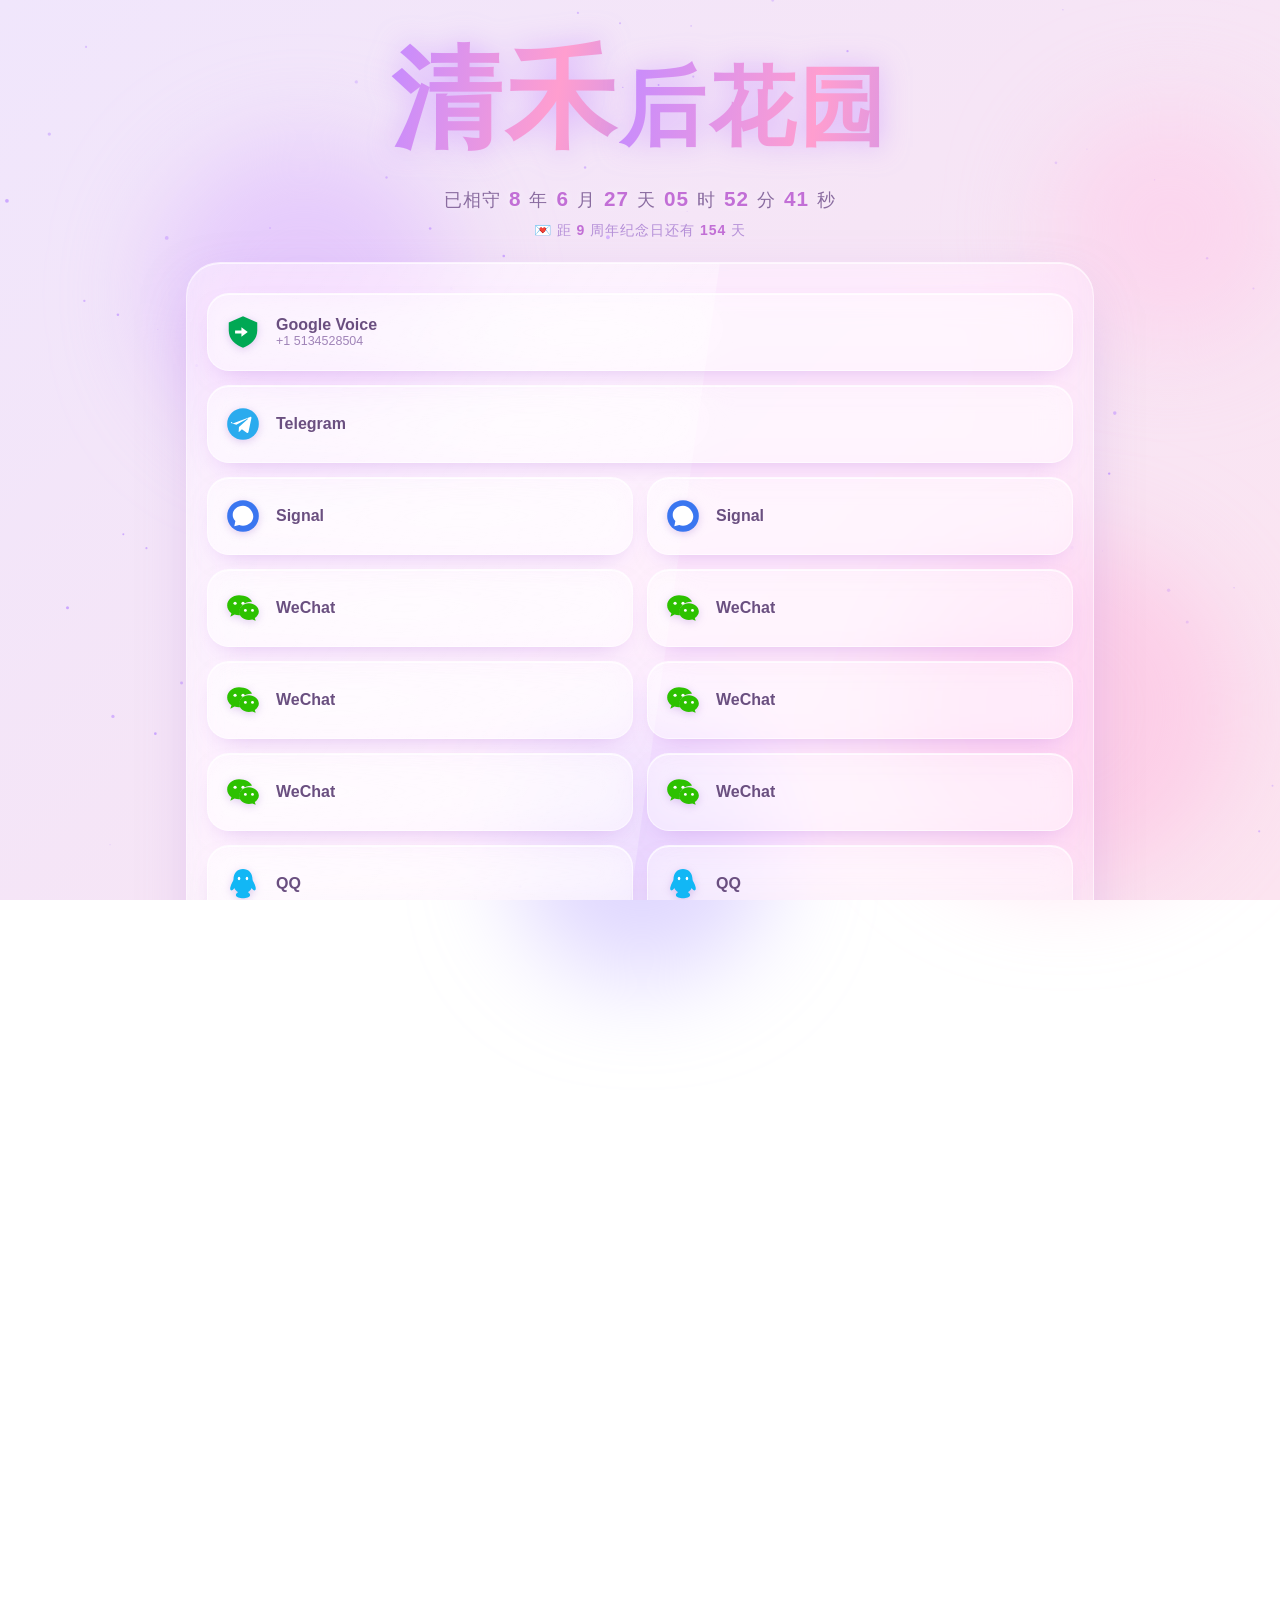
==== commit 62c3ad65: "Add files via upload" ====
--- a/index.html
+++ b/index.html
@@ -233,15 +233,6 @@
 const RAW=p=>`https://raw.githubusercontent.com/${GH_USER}/${GH_REPO}/main/${p}?t=`+Date.now();
 document.getElementById('fyear')&&(document.getElementById('fyear').textContent=new Date().getFullYear());
 
-/* ====== 邮件通知（EmailJS，可选） ====== */
-const MAIL_NOTIFY={
-  enabled:ture,                // 填好下面四项后，改为 true 开启
-  serviceId:"service_nzgtrsq",  // EmailJS 服务 Service ID
-  templateId:"template_5czj4nq",// EmailJS 邮件模板 Template ID
-  publicKey:"XYXrvIV-3Q1wsvRmD",  // EmailJS Public Key（Account → API Keys）
-  toEmail:"zkaydhl@gmail.com"   // 收件邮箱（模板“To email”需填 {{to_email}}）
-};
-
 /* ====== 加密 ====== */
 async function aesKey(){const enc=new TextEncoder();const km=await crypto.subtle.importKey('raw',enc.encode(PSKEY),'PBKDF2',false,['deriveKey']);return crypto.subtle.deriveKey({name:'PBKDF2',salt:enc.encode('qinghe.salt'),iterations:100000,hash:'SHA-256'},km,{name:'AES-GCM',length:256},false,['encrypt','decrypt']);}
 function bytesToB64(u8){let s='';const CH=0x8000;for(let i=0;i<u8.length;i+=CH)s+=String.fromCharCode.apply(null,u8.subarray(i,i+CH));return btoa(s);}
@@ -555,22 +546,6 @@
   }catch(e){toast('网络错误');return false;}
   finally{busy=false;}
 }
-async function notifyNewMsg(nick,text){
-  if(!MAIL_NOTIFY.enabled)return;
-  try{
-    const r=await fetch('https://api.emailjs.com/api/v1.0/email/send',{
-      method:'POST',
-      headers:{'Content-Type':'application/json'},
-      body:JSON.stringify({
-        service_id:MAIL_NOTIFY.serviceId,
-        template_id:MAIL_NOTIFY.templateId,
-        user_id:MAIL_NOTIFY.publicKey,
-        template_params:{to_email:MAIL_NOTIFY.toEmail,nick,message:stripTags(text),time:new Date().toLocaleString('zh-CN')}
-      })
-    });
-    if(!r.ok)console.warn('邮件通知发送失败 HTTP',r.status);
-  }catch(e){console.warn('邮件通知失败',e);}
-}
 async function postMsg(){
   if(busy){toast('正在同步中…');return;}
   const nick=document.getElementById('capNick').value.trim()||'匿名';
@@ -579,8 +554,7 @@
   toast('投递中…');
   MSGS.push({nick,text,time:new Date().toLocaleString('zh-CN'),ts:Date.now(),uid:UID,replies:[],likes:[]});
   document.getElementById('capText').value='';
-  const ok=await syncMsgs('已投递','投递失败');
-  if(ok)notifyNewMsg(nick,text);
+  await syncMsgs('已投递','投递失败');
 }
 async function delMsg(i){
   const m=MSGS[i];
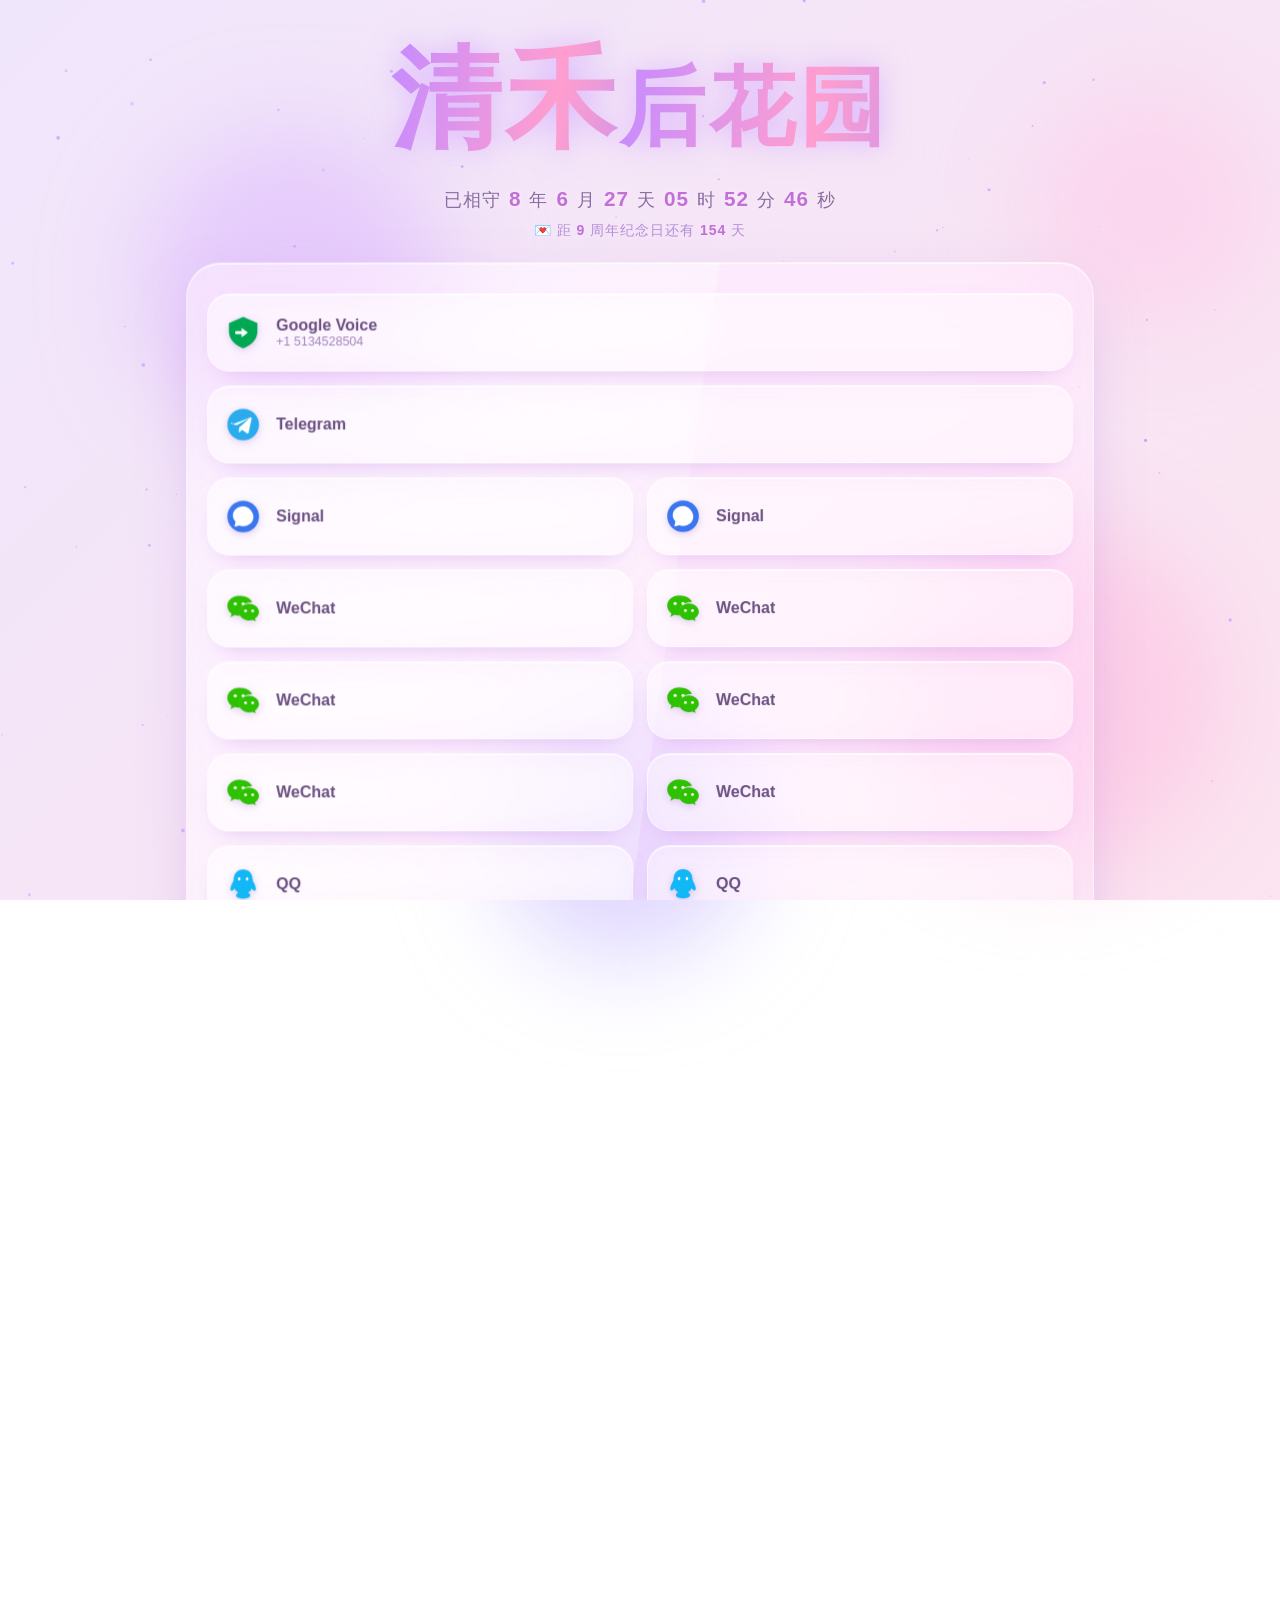
==== commit d25b4646: "Add files via upload" ====
--- a/index.html
+++ b/index.html
@@ -2,7 +2,7 @@
 <html lang="zh-CN">
 <head>
 <meta charset="UTF-8">
-<meta name="viewport" content="width=device-width, initial-scale=1.0, maximum-scale=1.0, user-scalable=no">
+<meta name="viewport" content="width=device-width, initial-scale=1.0">
 <meta name="description" content="清禾后花园 · 属于我们的时光胶囊、联系方式与心动瞬间的小天地">
 <meta property="og:title" content="清禾后花园">
 <meta property="og:description" content="属于我们的时光胶囊、联系方式与心动瞬间的小天地">
@@ -21,7 +21,7 @@
 .blob{position:absolute;border-radius:50%;filter:blur(48px);opacity:.5;mix-blend-mode:screen;animation:floatBlob 18s ease-in-out infinite;}
 @keyframes floatBlob{0%,100%{transform:translate(0,0) scale(1)}50%{transform:translate(40px,-50px) scale(1.15)}}
 .wrap{position:relative;z-index:2;max-width:940px;margin:0 auto;padding:26px 16px 20px;}
-.title{text-align:center;margin:14px 0 26px;font-family:'LXGW',serif;font-weight:700;letter-spacing:4px;line-height:1.1;position:relative;user-select:none;cursor:pointer;}
+.title{text-align:center;margin:14px 0 26px;font-family:'LXGW',serif;font-weight:700;letter-spacing:4px;line-height:1.1;position:relative;user-select:none;cursor:pointer;touch-action:manipulation;}
 .title span{font-size:clamp(46px,11vw,86px);color:#c58bff;background:linear-gradient(100deg,#c58bff,#ff9ecf,#a98bff,#ffb0dd,#c58bff);background-size:300% auto;-webkit-background-clip:text;background-clip:text;animation:flow 6s linear infinite,breathe 4s ease-in-out infinite;filter:drop-shadow(0 0 14px rgba(197,139,255,.55));display:inline-block;position:relative;}
 @supports((-webkit-background-clip:text) or (background-clip:text)){.title span{-webkit-text-fill-color:transparent;}}
 .title .big{font-size:clamp(58px,14vw,110px);}
@@ -233,15 +233,32 @@
 const RAW=p=>`https://raw.githubusercontent.com/${GH_USER}/${GH_REPO}/main/${p}?t=`+Date.now();
 document.getElementById('fyear')&&(document.getElementById('fyear').textContent=new Date().getFullYear());
 
+/* ====== 邮件通知（EmailJS，可选） ====== */
+const MAIL_NOTIFY={
+  enabled:true,                // 填好下面四项后，改为 true 开启
+  serviceId:"service_nzgtrsq",  // EmailJS 服务 Service ID
+  templateId:"template_5czj4nq",// EmailJS 邮件模板 Template ID
+  publicKey:"XYXrvIV-3Q1wsvRmD",  // EmailJS Public Key（Account → API Keys）
+  toEmail:"zkaydhl@gmail.com"   // 收件邮箱（模板“To email”需填 {{to_email}}）
+};
+
 /* ====== 加密 ====== */
 async function aesKey(){const enc=new TextEncoder();const km=await crypto.subtle.importKey('raw',enc.encode(PSKEY),'PBKDF2',false,['deriveKey']);return crypto.subtle.deriveKey({name:'PBKDF2',salt:enc.encode('qinghe.salt'),iterations:100000,hash:'SHA-256'},km,{name:'AES-GCM',length:256},false,['encrypt','decrypt']);}
 function bytesToB64(u8){let s='';const CH=0x8000;for(let i=0;i<u8.length;i+=CH)s+=String.fromCharCode.apply(null,u8.subarray(i,i+CH));return btoa(s);}
 async function encrypt(obj){const key=await aesKey();const iv=crypto.getRandomValues(new Uint8Array(12));const data=new TextEncoder().encode(JSON.stringify(obj));const ct=await crypto.subtle.encrypt({name:'AES-GCM',iv},key,data);const buf=new Uint8Array(iv.length+ct.byteLength);buf.set(iv);buf.set(new Uint8Array(ct),iv.length);return bytesToB64(buf);}
 async function decrypt(b64){try{const key=await aesKey();const raw=Uint8Array.from(atob(b64),c=>c.charCodeAt(0));const iv=raw.slice(0,12),ct=raw.slice(12);const pt=await crypto.subtle.decrypt({name:'AES-GCM',iv},key,ct);return JSON.parse(new TextDecoder().decode(pt));}catch(e){return null;}}
 
+/* ====== 安全存储（localStorage 被禁用/抛错时兜底，避免整页崩溃） ====== */
+let _LS=null;try{_LS=window.localStorage;}catch(e){_LS=null;}
+const store={
+  get(k){try{return _LS?_LS.getItem(k):null;}catch(e){return null;}},
+  set(k,v){try{if(_LS)_LS.setItem(k,v);}catch(e){}},
+  del(k){try{if(_LS)_LS.removeItem(k);}catch(e){}}
+};
+
 /* ====== 管理态 ====== */
-let ADMIN=!!localStorage.getItem('qh_token');
-function getToken(){return localStorage.getItem('qh_token');}
+let ADMIN=!!store.get('qh_token');
+function getToken(){return store.get('qh_token');}
 
 /* ====== 公开读取 ====== */
 async function readPublic(path){
@@ -303,7 +320,13 @@
  {id:'c20',ico:'trx',h:'TRX',act:d=>copy(d)},
 ];
 function openWeChat(){location.href='weixin://';}
-function copy(t){navigator.clipboard?.writeText(t).then(()=>toast('已复制'),()=>toast('已复制:'+t));}
+function copy(t){
+  if(navigator.clipboard&&navigator.clipboard.writeText){
+    navigator.clipboard.writeText(t).then(()=>toast('已复制'),()=>toast('已复制:'+t));
+  }else{
+    toast('已复制:'+t);
+  }
+}
 
 /* ====== 渲染 ====== */
 function render(){
@@ -316,10 +339,16 @@
     g.appendChild(div);
   });
   const tc=document.createElement('div');tc.className='card full textcard';
-  tc.innerHTML=`${ICONS.text}<textarea id="tcArea" ${ADMIN?'':'readonly'} placeholder="${ADMIN?'长按编辑…保存到 sj.js':'（仅管理员可编辑）'}">${TEXTCARD}</textarea>`;
+  tc.innerHTML=ICONS.text;
+  const ta=document.createElement('textarea');
+  ta.id='tcArea';
+  if(!ADMIN)ta.readOnly=true;
+  ta.placeholder=ADMIN?'长按编辑…保存到 sj.js':'（仅管理员可编辑）';
+  ta.value=TEXTCARD;
+  tc.appendChild(ta);
   g.appendChild(tc);
   if(ADMIN){
-    const ta=tc.querySelector('#tcArea');let lp;
+    let lp;
     tc.addEventListener('touchstart',()=>{lp=setTimeout(()=>ta.focus(),600);});
     tc.addEventListener('touchend',()=>clearTimeout(lp));
     ta.addEventListener('blur',async()=>{TEXTCARD=ta.value;const ok=await saveEncFile('sj.js','__sj',{text:TEXTCARD});toast(ok?'已保存':'保存失败');});
@@ -415,7 +444,14 @@
 const REDUCED=matchMedia('(prefers-reduced-motion: reduce)').matches;
 function initStars(){sw=cv.width=innerWidth;sh=cv.height=innerHeight;ps=[];for(let i=0;i<90;i++)ps.push({x:Math.random()*sw,y:Math.random()*sh,r:Math.random()*1.6+.3,a:Math.random(),v:Math.random()*.4+.1});}
 function paintStars(){ctx.clearRect(0,0,sw,sh);ps.forEach(p=>{const o=.4+Math.abs(Math.sin(p.a))*.6;ctx.beginPath();ctx.arc(p.x,p.y,p.r,0,7);ctx.fillStyle=`rgba(200,160,255,${o})`;ctx.fill();});}
-function drawStars(){if(document.hidden){requestAnimationFrame(drawStars);return;}ps.forEach(p=>{p.a+=0.02;p.y-=p.v;if(p.y<0)p.y=sh;});paintStars();requestAnimationFrame(drawStars);}
+let starRaf=null;
+function drawStars(){
+  if(document.hidden){starRaf=null;return;}
+  ps.forEach(p=>{p.a+=0.02;p.y-=p.v;if(p.y<0)p.y=sh;});
+  paintStars();
+  starRaf=requestAnimationFrame(drawStars);
+}
+document.addEventListener('visibilitychange',()=>{if(!document.hidden&&!REDUCED&&!starRaf)drawStars();});
 addEventListener('resize',()=>{initStars();if(REDUCED)paintStars();});
 initStars();if(REDUCED)paintStars();else drawStars();
 const bl=document.getElementById('blobs');
@@ -437,10 +473,11 @@
 let msgsShown=10;
 let busy=false;
 const PAGE=10;
-const UID=(()=>{let u=localStorage.getItem('qh_uid');if(!u){u='u'+Math.random().toString(36).slice(2,10)+Date.now().toString(36);localStorage.setItem('qh_uid',u);}return u;})();
+const UID=(()=>{let u=store.get('qh_uid');if(!u){u='u'+Math.random().toString(36).slice(2,10)+Date.now().toString(36);store.set('qh_uid',u);}return u;})();
 let loadState='loading';
 async function loadMsgs(){
-  loadState='loading';renderMsgs();
+  loadState='loading';
+  try{renderMsgs();}catch(e){console.warn('渲染留言失败',e);}
   try{
     const ctrl=new AbortController();const to=setTimeout(()=>ctrl.abort(),8000);
     const r=await fetch(WORKER_URL,{method:'GET',signal:ctrl.signal});clearTimeout(to);
@@ -451,10 +488,10 @@
     MSGS=Array.isArray(dec)?dec:[];
     loadState='ok';
   }catch(e){console.warn('留言加载失败',e);loadState='err';}
-  renderMsgs();
+  try{renderMsgs();}catch(e){console.warn('渲染留言失败',e);}
 }
 function fmtTime(m){
-  const ts=m.ts||Date.parse(m.time);
+  const ts=m.ts;
   if(!isNaN(ts)){
     const d=new Date(ts),now=new Date();
     const hm=pad2(d.getHours())+':'+pad2(d.getMinutes());
@@ -465,12 +502,13 @@
   return m.time||'';
 }
 function stripTags(s){return(s||'').replace(/\[img\]([\s\S]*?)\[\/img\]/g,'[图片]').replace(/\[video\]([\s\S]*?)\[\/video\]/g,'[视频]');}
-function replyTarget(m,pathKey){if(!pathKey)return m;const path=pathKey.split(',').map(Number);let node=m;for(const k of path)node=node.replies[k];return node;}
-function replyBoxHtml(m,i,pathKey){const t=replyTarget(m,pathKey);return `<div class="replybox"><div class="rquote">回复 @${esc(t.nick)}：${esc(stripTags(t.text).slice(0,40))}</div><input id="replyNick" placeholder="昵称"><textarea id="replyText" placeholder="回复内容…（Enter 发送）" onkeydown="replyKey(event,${i},'${pathKey}')"></textarea><div class="row" style="justify-content:flex-end"><button class="btn g sm" onclick="cancelReply()">取消</button><button class="btn sm" onclick="postReply(${i},'${pathKey}')">发送</button></div></div>`;}
+function replyTarget(m,pathKey){if(!pathKey)return m;const path=pathKey.split(',').map(Number);let node=m;for(const k of path){if(!node||!Array.isArray(node.replies))return null;node=node.replies[k];}return node||null;}
+function replyBoxHtml(m,i,pathKey){const t=replyTarget(m,pathKey)||m;return `<div class="replybox"><div class="rquote">回复 @${esc(t.nick)}：${esc(stripTags(t.text).slice(0,40))}</div><input id="replyNick" placeholder="昵称"><textarea id="replyText" placeholder="回复内容…（Enter 发送）" onkeydown="replyKey(event,${i},'${pathKey}')"></textarea><div class="row" style="justify-content:flex-end"><button class="btn g sm" onclick="cancelReply()">取消</button><button class="btn sm" onclick="postReply(${i},'${pathKey}')">发送</button></div></div>`;}
 function renderReplyTree(m,i,list,pathKey){
   if(!Array.isArray(list)||!list.length)return '';
   let out='<div class="replies">';
   list.forEach((rp,ri)=>{
+    if(!rp||typeof rp!=='object')return;
     const pk=pathKey?(pathKey+','+ri):String(ri);
     const rCan=ADMIN||(rp.uid&&rp.uid===UID);
     const rdel=rCan?`<span class="delbtn" onclick="delReply(${i},'${pk}')">✕</span>`:'';
@@ -489,6 +527,7 @@
   if(!MSGS.length){box.innerHTML='<div class="mhint">🍀 还没有留言，来投下第一条时光胶囊吧</div>';return;}
   const total=MSGS.length;
   MSGS.map((m,i)=>({m,i})).reverse().slice(0,Math.min(msgsShown,total)).forEach(({m,i})=>{
+    if(!m||typeof m!=='object')return;
     const div=document.createElement('div');div.className='msg';
     const own=!!(m.uid&&m.uid===UID);
     const canDel=ADMIN||own;
@@ -509,7 +548,7 @@
     box.appendChild(more);
   }
 }
-function esc(s){return(s||'').replace(/[<>&]/g,c=>({'<':'&lt;','>':'&gt;','&':'&amp;'}[c]));}
+function esc(s){return(s||'').replace(/[<>&"']/g,c=>({'<':'&lt;','>':'&gt;','&':'&amp;','"':'&quot;',"'":'&#39;'}[c]));}
 function ubb(s){return esc(s).replace(/\[img\](.*?)\[\/img\]/g,'<img src="$1">').replace(/\[video\](.*?)\[\/video\]/g,'<video src="$1" controls></video>').replace(/\n/g,'<br>');}
 document.getElementById('capImg').addEventListener('change',async function(){
   const f=this.files[0];this.value='';
@@ -546,6 +585,22 @@
   }catch(e){toast('网络错误');return false;}
   finally{busy=false;}
 }
+async function notifyNewMsg(nick,text){
+  if(!MAIL_NOTIFY.enabled)return;
+  try{
+    const r=await fetch('https://api.emailjs.com/api/v1.0/email/send',{
+      method:'POST',
+      headers:{'Content-Type':'application/json'},
+      body:JSON.stringify({
+        service_id:MAIL_NOTIFY.serviceId,
+        template_id:MAIL_NOTIFY.templateId,
+        user_id:MAIL_NOTIFY.publicKey,
+        template_params:{to_email:MAIL_NOTIFY.toEmail,nick,message:stripTags(text),time:new Date().toLocaleString('zh-CN')}
+      })
+    });
+    if(!r.ok)console.warn('邮件通知发送失败 HTTP',r.status);
+  }catch(e){console.warn('邮件通知失败',e);}
+}
 async function postMsg(){
   if(busy){toast('正在同步中…');return;}
   const nick=document.getElementById('capNick').value.trim()||'匿名';
@@ -553,8 +608,14 @@
   if(!text){toast('写点什么吧');return;}
   toast('投递中…');
   MSGS.push({nick,text,time:new Date().toLocaleString('zh-CN'),ts:Date.now(),uid:UID,replies:[],likes:[]});
-  document.getElementById('capText').value='';
-  await syncMsgs('已投递','投递失败');
+  const ok=await syncMsgs('已投递','投递失败');
+  if(ok){
+    document.getElementById('capText').value='';
+    notifyNewMsg(nick,text);
+  }else{
+    MSGS.pop(); // 投递失败回滚，保留输入便于重试
+    renderMsgs();
+  }
 }
 async function delMsg(i){
   const m=MSGS[i];
@@ -609,7 +670,7 @@
   await syncMsgs('已删除','删除失败');
 }
 
-/* ====== 情话（10句·随机播放） ====== */
+/* ====== 情话（随机播放） ====== */
 const LOVE_WORDS=["清晨的第一缕阳光，和你的早安一样温柔。","想把你写进每一天的备忘录里。","你打了个哈欠，我的世界就刮起了微风。","柴米油盐里，藏着我对你最真的欢喜。","和你虚度光阴，是世界上最美好的事。","今天的阳光很好，但我只顾着看你。","你是我所有平淡日常里，唯一的闪光点。","连和你一起发呆，都觉得意义非凡。","听你碎碎念，是我一天中最放松的时刻。","想为你熬一碗粥，也想陪你喝一辈子的茶。","你拉开窗帘的那一刻，我的晴天就到了。","每天清晨醒来看到你，便觉得人间值得。","我的开心很简单，只要你在我身边。","想把你揉进每一次的呼吸里。","你的一句晚安，能抚平我一整天的疲惫。","你的笑容，是我枯燥生活里的解药。","和你在一起的每一秒，我都想按暂停键。","今天的天气，恰好适合想你。","你是我嘴角上扬的唯一原因。","连微风吹过你的裙摆，我都觉得是浪漫的。","想和你一起去逛超市，装满整个购物车。","和你吃同一碗面，连汤底都觉得清甜。","下班路上的晚霞，想第一时间拍给你看。","你是我疲惫一天后，最想拥抱的柔软。","只要能看到你，再繁杂的日子也有了盼头。","我的每一份开心，都想与你五五分。","想把世间所有的偏爱，都融进对你的日常里。","你是我醒来时的第一个念头。","你在身边的时候，连空气都是甜的。","和你并肩走在街上，连红绿灯都变得可爱。","想做你怀里的猫，慵懒且只属于你。","你是我生活中最不可或缺的习惯。","所有的碎碎念，都是我对你的岁岁恋。","想把好风景和好心情，都打包送给你。","你的声音，是我耳边最动听的白噪音。","和你吃一顿饭，胜过世间万千美味。","你是我无论多晚回家，都为你留的那盏灯。","我的小脾气，只有你能完美接住。","想把你装进口袋，走到哪里都带着。","你是我所有关于美好的代名词。","和你在一起，连无聊都变得有意思。","你是我生活里最甜的那块糖。","我的世界不大，刚好只能装下一个你。","想和你一起，把生活过成自己喜欢的样子。","你是我睁开眼就想拥抱的人。","和你吹同一阵风，算不算相拥。","只要有你在，哪里都是游乐场。","你的存在，本身就是我生活里的一场惊喜。","想陪你吃一日三餐，过一年四季。","你是我疲惫生活里的温柔梦想。","想把时间的指针拨慢，让你在我的青春里多留一会儿。","时光知味，岁月沉香，而你是我最久的念想。","想和你度过这漫长岁月中的每一个平凡日子。","你是我时光长河里，最不愿遗忘的宝藏。","岁月不居，时节如流，唯独爱你这件事永垂不朽。","想牵你的手，从心动走到古稀。","时间会老去，但我对你的爱永远正当红。","你是我平淡岁月里，最经久不衰的悸动。","在所有物是人非的景色里，我最喜欢你。","想用一辈子的时间，去解你这道谜题。","光阴荏苒，你始终是我心头的朱砂痣。","哪怕岁月漫长，只要有你就不觉得孤单。","你是我青春的扉页，也是我余生的终章。","想和你一起，把慢慢变老这件小事做得很浪漫。","时光偷走了很多东西，却把最好的你留给了我。","在时间的计量单位里，我只想用‘永远’来形容你。","你是我愿意用一生去兑现的承诺。","岁月很长，人海茫茫，我只想和你慢慢走。","想做你岁月里的拐杖，陪你走过暮雪千山。","你是我时光相册里，最不舍得翻过的一页。","时间越久，你在我心里的分量就越重。","想和你经历所有的风霜雨雪，然后相视一笑。","岁月静好，是因为有你负重前行。","你是我生命里，最温柔的那段岁月。","想和你一起，把时间浪费在美好的事物上。","时光不老，我们不散。","你是我流年里，最温暖的印记。","想用余生的每一天，来证明我有多爱你。","岁月虽然漫长，但因为有你，我开始期待明天。","你是我漫长人生路上，最美的风景线。","时间会证明，你是我最正确的选择。","想和你一起，在岁月的长河里慢慢变老。","你是我时光深处，最温柔的呼唤。","岁月剥夺了我的年少轻狂，却赐予了我一个你。","想和你度过每一个春秋冬夏。","你是我流转时光里，唯一不变的执念。","时间不会冲淡我对你的感情，只会让它更醇厚。","想和你一起，把平淡的日子过出花来。","你是我岁月里，最动人的诗篇。","岁月蹉跎，但我庆幸身边一直有你。","想和你一起，见证时光的所有变迁。","你是我生命长河中，最耀眼的星辰。","时间虽然无情，但它把最好的你送给了我。","想和你一起，走过岁月的每一个角落。","你是我时光轴上，最清晰的刻度。","岁月悠长，只愿与你执手相伴。","时间会作证，我爱你有迹可循。","想和你一起，把光阴谱写成一首歌。","你是我岁月长卷里，最浓墨重彩的一笔。","时光不负有心人，也不负我和你。","你是我镜头里，永远不需要修饰的唯一主角。","想做一台没有内存上限的相机，只为定格你的瞬间。","光影交错间，我的视线只对焦了你的眼眸。","你是不需要任何滤镜，就足够惊艳我的风景。","在时间的底片上，你是我最珍贵的曝光。","我的目光，是你专属的追光灯。","快门按下的那一刻，我的心跳也漏了一拍。","你站着不说话，就已经是最高级的构图。","比起斑斓色彩，我更偏爱你这一抹宁静的淡紫。","你是我繁杂世界里，最打动我的极简留白。","摒弃一切多余的修饰，我只想纯粹地爱你。","我的爱是悬浮于喧嚣之上的，只为你降落。","高端的浪漫，就是把你宠成最无忧无虑的小孩。","你是100%纯度的美好，不接受任何压缩。","想把世界的高清分辨率都给你，看清你所有的可爱。","我的心是一个画框，里面只装着你的模样。","你是我生命这部电影里，最不可替代的特写。","在人生的取景器里，你始终占据着黄金分割点。","光线太暗的时候，你就是我眼里的高光。","想为你调节最完美的白平衡，让你的每一天都色彩斑斓。","你是我视觉世界里，最和谐的色彩搭配。","没有你的画面，再高的像素也只是一片空白。","想把所有关于你的记忆，都保存为无损格式。","你是我人生长卷上，最精致的一张贴纸。","我的世界原本是扁平的，直到你赋予了它立体的光影。","你在我的景深里，背景再虚化我也能认出你。","想为你搭建一个专属影棚，拍下你所有的喜怒哀乐。","你是我视网膜上，永远不会消退的残影。","用最简单的线条，勾勒出我对你最深的爱意。","你是我生命调色盘上，最不可或缺的那抹淡紫。","不需要复杂的排版，你站在那里就是最好的排版。","我的爱不需要繁复的装饰，极简即是极致的偏爱。","想把你的一颦一笑，都刻录在我的专属图库里。","你是我人生这幅画中，最点睛的一笔。","在光与影的缝隙里，我偷偷藏起了对你的喜欢。","你是我所有审美标准里，唯一的例外。","想为你定格时间，让你永远如初见般美好。","我的眼睛是一台双反相机，左眼看世界，右眼看你。","你是我生命中，最完美的一次快门。","即使画面失焦，我也能凭直觉找到你的位置。","想把你写进我的代码里，做我唯一的隐藏彩蛋。","你是我人生界面上，最舒服的视觉体验。","在黑白的世界里，你是我眼中唯一的高饱和度。","想为你做一辈子的摄影师，记录你的点点滴滴。","你是我镜头下，最不舍得删除的原图。","我的爱是全景模式的，无论你走到哪里都能包容。","你是我眼中，最符合美学的存在。","想把你的声音也拍下来，和画面一起珍藏。","你是我生命影像里，最无价的绝版。","光影流转，唯有你的美在我的视界里永恒。","遇见你，我的心便有了一座永不荒芜的后花园。","你是我所有疲惫时，最温柔的慰藉。","在喧嚣的人海里，你是我灵魂的栖息地。","我的心为你留了一扇门，里面只种你喜欢的花。","你是我兵荒马乱的岁月里，最安宁的避风港。","想在心底建一座后花园，把你妥帖安放。","你不仅是我的心上人，更是我的精神岛屿。","世界的吵闹都在门外，而你是我独享的静谧。","只有在你身边，我的灵魂才能彻底放松。","你是我卸下所有伪装后，唯一想拥抱的人。","我的心曾是一片荒野，直到你来种下了春天。","你是我疲惫生活里的最终幻想，也是唯一现实。","在灵魂的深处，我为你建了一座专属的花园。","你是我所有不安情绪的镇定剂。","只要一想到你，心底那座花园便春暖花开。","你是我漫漫黑夜里，最温暖的炉火。","我的灵魂曾四处流浪，直到在你眼里看到了故乡。","你是我内心深处，最不可触碰的柔软。","外面的世界很复杂，但你是我心中的那片净土。","你是我所有迷茫时，最坚定的精神支柱。","想把所有的温柔都种在后花园，然后把钥匙交给你。","你是我在世俗泥沼中，仰望到的那束光。","我的灵魂与你，是天生契合的齿轮。","你是我心底最深处的秘密花园。","在你面前，我可以做回最真实的自己。","你是我所有孤独的终结者。","我的心房不大，但足够给你一整个花园的浪漫。","你是我人生航线里，最想停泊的港湾。","在灵魂的交响乐中，你是最动听的那段旋律。","你是我所有焦虑的终点站，也是安宁的起始点。","想为你筑起高墙，把你护在我内心的后花园里。","你是我在万千人海中，一眼认出的灵魂伴侣。","我的内心世界，因为你的存在而变得丰盈。","你是我所有无处安放的情绪的收容所。","在你这里，我的灵魂得到了真正的自由。","你是我心底最隐秘也最骄傲的角落。","想把世界挡在门外，只在后花园里陪你虚度光阴。","你是我内心深处，最温柔的回音。","我的灵魂曾是碎片的，是你将它们拼凑完整。","你是我所有脆弱时的铠甲，也是软肋。","在灵魂的维度里，我们早就认识了千万遍。","你是我心上最美的一处风景，也是唯一的归途。","我的内心有一片海，而你是那座亮着的灯塔。","你是我在浮躁世界里，寻得的一剂良方。","想和你一起，在灵魂的后花园里种满玫瑰。","你是我所有无解问题里的唯一答案。","我的心因你而宁静，也因你而波澜壮阔。","你是我灵魂深处，最亮的一颗星。","在内心的庇护所里，你是唯一的VIP。","你是我此生，最想守护的灵魂慰藉。","想陪你看遍世间的山河烂漫，而你是我眼底的绝色。","春风十里，不如你微微一笑。","夏日的汽水，比不上你眼里的清泉。","秋天的落叶，想写满你的名字再寄给风。","冬日的初雪，只想和你一起走到白头。","你是我跨越千山万水，也想要去奔赴的风景。","四季更迭，唯有我对你的爱意如常。","想化作一阵风，吹过山川湖海，最后落入你怀里。","海风吹不散我对你的思念，只会让它更浓。","你站在桥上看风景，而我在看这世上最美的你。","想和你一起，在春天的花海里迷路。","你是我心中的那座山，沉稳且让我心安。","夏天的晚风，想借来拥抱你。","秋天的第一杯奶茶，只想买给你喝。","冬天的暖阳，是你给我的最贴切的形容。","跨过山海，才发现最美的风景一直在我身边。","想和你一起去海边，听海浪诉说我的爱意。","你是我生命里的四季，缺一不可。","山海自有归期，风雨自有相逢，而我只为你而来。","春天的花开得再艳，也不及你低头的一抹娇羞。","夏天的蝉鸣再吵，也掩盖不住我为你跳动的心。","秋天的麦浪再耀眼，也不及你发间的阳光。","冬天的雪花再纯洁，也不及你眼底的清澈。","想和你一起去看海，把爱意写在沙滩上。","你是我翻山越岭，也要去寻找的桃花源。","四季的颜色再多，我只偏爱属于你的那一种。","想做你生命里的微风，不燥不热，刚刚好。","你是我心中的那片海，包容了我所有的任性。","春雨润物细无声，你润我心也是如此。","夏夜的星空再亮，也不及你看着我时的眼睛。","秋风扫落叶，却扫不走你在我心里的位置。","冬夜的寒风再凛冽，只要有你就不觉得冷。","想和你一起，去丈量这个世界的每一个角落。","你是我旅途的终点，也是我重新出发的意义。","四季轮回，我对你的喜欢却一直在递增。","想做大树为你遮阳，做雨伞为你挡雨。","你是我走过无数山川后，最想停留下来的地方。","春天的风筝，想把我的思念带到你身边。","夏天的冰淇淋，想和你一人咬一口。","秋天的晚霞，想每天和你一起看。","冬天的火炉，想和你一起依偎着取暖。","想把你写进每一处的风景里。","你是我心中永远不会干涸的湖泊。","四季有你，才算完整。","想和你一起，把山川湖海都看透。","你是我眼里，最秀丽的江山。","风起的时候想你，雨落的时候也想你。","你是我生命里，最温柔的季节。","走过万水千山，才发现你是我最美的奇遇。","四季如歌，我想和你一起唱到最后。","你是我宇宙里，最亮的那颗恒星。","想把银河系打个结，送给你做发圈。","即使宇宙大爆炸，我也会化作星尘去拥抱你。","你是我夜空中的北极星，指引我回家的方向。","在浩瀚的星海里，我一眼就认出了你的轨迹。","想陪你一起去月球，在环形山上刻下你的名字。","你是我引力范围内，唯一无法抗拒的星球。","如果可以，我想把整个宇宙都包装起来送给你。","流星划过的时候，我许的愿望全都是你。","你是我黑洞般的吸引力，让我深陷其中。","想做你的卫星，生生世世围绕你公转。","在亿万光年的距离里，我的思念瞬间就能到达你。","你是我生命里，最浪漫的一次天文奇观。","想和你一起，数遍夜空中的每一颗星星。","你是我宇宙边缘，最想探寻的秘密。","即使星光黯淡，你在我眼里依然闪耀。","我的心是一片星云，因你而绽放出绚丽的色彩。","想把所有的浪漫都揉碎，洒进有你的星空里。","你是我在浩瀚宇宙中，唯一的定海神针。","每一个失眠的夜晚，我都把你想成了天上的星星。","你是我望远镜里，最舍不得移开视线的星体。","想跨越光年去爱你，不计任何代价。","你是我宇宙中最美的意外。","在无尽的星空中，你的光芒足以照亮我的一生。","想和你一起，驾驶飞船去宇宙的尽头。","你是我所有关于浪漫的终极幻想。","星星落进你的眼睛里，便再也出不来了。","你是我银河里，最特别的那颗小行星。","想把天空中的繁星，都摘下来串成项链送给你。","你是我宇宙中心，万有引力的源泉。","在平行时空里，我一定也深深爱着你。","你是我星光灿烂的夜晚里，唯一的思绪。","想和你一起，去探寻宇宙深处的所有未知。","你是我眼里，比银河更辽阔的存在。","即使宇宙坍缩，我对你的爱也不会消失。","你是我夜空里，永远不会坠落的星辰。","想做你银河里的摆渡人，载你驶向幸福的彼岸。","你是我宇宙中最温柔的星系。","在浩瀚的星图上，你是我最注目的坐标。","想把所有浪漫的星象，都指给你看。","你是我在星光下，许过最灵验的愿望。","宇宙再大，也大不过我对你的思念。","你是我生命里，最耀眼的超新星爆发。","想和你一起，沉醉在这漫天的星光里。","你是我宇宙里，唯一的奇点。","在浩渺的星海中，遇见你是我最大的幸运。","想把每一颗星星的名字，都换成你。","你是我夜空里，最明媚的那抹星光。","宇宙无垠，我对你的爱亦无边。","满天星光，不及你回眸一笑时的万丈光芒。","我的爱没有多余的修饰，极简，却倾其所有。","你是我繁杂生活里，唯一的极简主义。","不需要任何铺垫，我爱你就是最直接的表达。","想用最纯粹的黑白灰，勾勒出你最美的轮廓。","你是我人生长卷中，最完美的留白。","去繁就简，最后留在我心底的只有你。","我的喜欢很干净，没有任何杂质，只有你。","你是我生命里，最不需要断舍离的存在。","想用最简单的线条，画出我对你最深的牵挂。","你的美，胜过世间所有繁复的华丽。","我不要花里胡哨的浪漫，只要你纯粹的陪伴。","你是我心里，最清透的那滴水。","不需要多余的言语，一个眼神我就懂你。","我的爱呈直线型，起点是我，终点是你。","你是我极简人生里，唯一想收藏的奢侈品。","想把生活过得简单点，只有我和你。","你是我心底最纯净的那片雪地，不惹尘埃。","我的世界原本冗杂，是你给了我清晰的脉络。","你是不需要任何滤饰，就能直击我内心的力量。","最纯粹的爱，就是只要你在就好。","想用最干净的色彩，为你涂抹整个世界。","你是我杂乱无章的情绪里，唯一的理智。","不需要轰轰烈烈，细水长流的纯粹最打动我。","你是我生命中，最去伪存真的真实。","我的爱很轻，却能稳稳地落在你心上。","你是我所有复杂的方程式里，最简单的解。","想用最少的时间，去爱你最多。","你是我极简美学的最高标准。","不需要繁星点点，有你这一轮明月就足够。","我的心是一张白纸，只等你来落笔。","你是我所有选项里，唯一的单选题。","想把你从喧嚣中剥离出来，只属于我。","你是我生命里，最不加掩饰的偏爱。","我的爱很透明，你一眼就能看穿。","你是不需要任何背景音，就能让我心静的旋律。","最顶级的浪漫，就是对你的纯粹与专一。","想用最素雅的文字，写出最深情的诗。","你是我在纷扰世界里，保持纯粹的理由。","不需要太多惊喜，你的存在本身就是奇迹。","我的爱没有任何附加条件，仅仅因为你是你。","你是我心底，最清澈见底的湖泊。","想把所有的复杂都挡在门外，给你最纯粹的安宁。","你是我生命里，最完美的一个点。","我的爱不掺任何水分，百分之百纯度。","你是不需要刻意雕琢，就浑然天成的艺术品。","想用最简单的动作，给你最温暖的拥抱。","你是我所有杂念的过滤器。","不需要太多物质的堆砌，你的爱就是最昂贵的财富。","我的心为你清空了所有，只等你来住下。","你是我生命里，最极致的纯粹与美好。","白天我的理智在控制思念，夜晚梦境却彻底沦陷于你。","想在每一个梦里，都种满你喜欢的花。","你不仅在我的现实里闪耀，更在我的梦境里称王。","连做梦都是你的样子，我真的是无可救药地爱上你了。","想把现实过成梦境，只要梦里有你。","你是我所有美梦的素材来源。","夜晚的月亮知道，我到底有多想你。","想在你的梦里装个监控，看看里面有没有我。","你是我白天睁开眼的动力，夜晚闭上眼的期盼。","现实太苦，但只要有你在，就像做了一场甜梦。","想潜入你的梦里，给你一个大大的拥抱。","你是我所有梦境里，最不愿醒来的部分。","白天把你藏在心里，夜晚把你放在梦里。","连睡觉都在想你，我的潜意识对你真的很忠诚。","你是我现实中的救赎，梦境里的温柔。","想把每一个关于你的梦，都装进玻璃瓶里收藏。","你在我的梦里跑了一整夜，一定很累了吧。","现实世界再喧嚣，梦里有你就足够安静。","想在你的梦乡里，建一座只属于我们的城堡。","你是我所有光怪陆离的梦境中，唯一的真实。","白天对你说的情话，夜晚在梦里还要再复习一遍。","你是我闭上眼睛，就能看到的风景。","想把梦境里的甜蜜，在现实里都对你做一遍。","你是我夜晚的安眠药，白天的兴奋剂。","连梦里都会笑出声，因为梦里有你。","现实与梦境的交界处，站着一个我爱的你。","想做你的捕梦网，为你过滤掉所有的噩梦。","你是我所有清醒梦里，唯一想要控制的走向。","白天忙着生活，夜晚忙着爱你。","你是我梦里最美的蝴蝶，现实中最甜的糖。","想在梦里吻你，在现实里抱紧你。","你是我所有虚幻梦境里，最笃定的存在。","每一个没有你的夜晚，都漫长得像一个世纪。","现实再骨感，因为有你，梦境丰满了许多。","想把黑夜变短，因为迫不及待想在白天见到你。","你是我无论现实还是梦境，都想要紧紧抓住的人。","连潜意识都在告诉我，我不能没有你。","现实中的你比梦里更可爱，所以我更喜欢白天。","想在你的每一个夜晚，都留下一句晚安。","你是我所有关于夜晚的浪漫想象。","白天阳光正好，夜晚月色温柔，你也是。","你是我梦境里，最璀璨的星空。","想把现实中的烦恼，都在有你的梦里化解。","你是我所有无法成眠的夜晚里，唯一的慰藉。","连风都在替我向你道晚安。","现实中的每一次相遇，都像是一场久违的梦。","想在梦里和你谈一场不分手的恋爱，现实也是。","你是我所有梦醒时分，最想看到的那张脸。","日思夜想，我的脑海里全都被你占据。","无论是白天还是黑夜，我的心跳都为你而动。","在这个充满选择的世界里，你是我唯一的必选项。","想把所有的偏爱和例外，都只给你一个人。","你是我权衡利弊后，依然想要义无反顾去爱的人。","我的心很小，刚好只能装下一个你，再也塞不下别人。","你是我在千万种可能里，最笃定的那种结局。","弱水三千，我只取你这一瓢饮。","想做你生命里不可复制的唯一。","你是我所有标准之外的破例。","在所有人都权衡得失的时代，我只想对你盲目偏爱。","你是我字典里，关于‘唯一’的最佳注解。","想把世界上所有的好运都给你，只要你一直在我身边。","你是我人生这道单选题里，唯一的标准答案。","我的世界不允许任何人放肆，除了你。","你是我在兵荒马乱里，唯一想紧紧抓住的手。","想把自己的底线一降再降，只因为那个人是你。","你是我所有坚定不移的选择里，最毫不犹豫的一个。","我对全世界都高冷，唯独对你热情似火。","你是我在万人如海中，一眼就能认出的独一无二。","想做你所有委屈的出口，所有快乐的入口。","你是我心里，谁也无法替代的绝版。","我的温柔有限，只够给你一个人。","你是我在无数次动摇后，依然坚定的方向。","想把所有的耐心和好脾气，都打包留给你。","你是我生命里，最明目张胆的偏袒。","在所有的风景里，我只偏爱有你的那一段。","你是我所有不确定的未来里，唯一的确定。","想用我全部的运气，换与你岁岁年年的相守。","你是我在任何时候，都可以无条件信任的人。","我的心是一座孤岛，只为你一个人开放港口。","你是我所有理智崩塌后，唯一的本能反应。","想把你藏起来，做我一个人的私有财产。","你是我在繁华世界里，唯一想驻足的理由。","我的爱很自私，只允许你一个人独享。","你是我所有计划里的，那个最核心的变量。","想把整个世界的温柔都给你，还是觉得不够。","你是我生命里，最不讲道理的偏爱。","在所有的相遇里，遇见你是我最幸运的一次。","你是我所有关于未来的设想里，必不可少的女主角。","想做你人生剧本里，唯一无法删减的角色。","你是我在无数个路口，依然会选择的那条路。","我的眼里容不下一粒沙子，却能容得下一个完整的你。","你是我所有无理取闹的包容者，也是我唯一想惯着的人。","想把所有的好东西都攒着，然后一股脑儿全给你。","你是我在任何情况下，都不会放弃的底牌。","我的爱像是一场豪赌，而你是我唯一想押注的筹码。","你是我生命里，最值得炫耀的财富。","想做你永远的后盾，无论你何时回头我都在。","你是我所有选择恐惧症里，唯一的斩钉截铁。","在这个快餐时代，我只想对你一个人细嚼慢咽。","你是我在这世上，唯一的无可替代。","叫一声老婆很容易，但我想用一生来诠释这个称呼。","无名指上的重量，是我对你余生最重的承诺。","从晨钟到暮鼓，只想牵着你的手慢慢变老。","你是我在岁月长河里，最坚定的选择。","往后余生，我的户口本上必须有你的名字。","娶你回家，是我这辈子做过最勇敢也最正确的决定。","余生请多指教，我的合伙人，我的妻子。","我贪心地想要你的现在，更想要你的未来。","想和你柴米油盐，也想和你风花雪月，直到白头。","你是我这一生，最想写进家谱里的名字。","戒指套住的不只是你的手指，还有我一生的忠诚。","想在未来的每一个日子里，都能听到你叫我老公。","你不仅是我的新娘，更是我余生的信仰。","执子之手，与子偕老，这不仅是诗句，更是我对你的誓言。","想为你披上最美的婚纱，做我最幸福的妻子。","你是我这辈子，最想携手走过红毯的人。","我的肩膀永远为你倾斜，我的余生只为你敞开。","想和你建立一个小家，里面装满我们的欢笑。","你是我所有关于婚姻的憧憬里，唯一的女主角。","从我爱你，到我娶你，这是我这辈子最浪漫的进阶。","想每天醒来第一眼看到的都是你，一直到老。","你是我这辈子，唯一想要相伴终生的伴侣。","这一生太短，我怕一不小心就错过了和你白头的机会。","想把我的姓氏，冠在你的名字前面。","你是我所有想要安定的念头里，唯一的归宿。","领证只是个开始，爱你才是一辈子的事业。","想和你一起，把生活这本厚厚的书，一页一页翻到老。","你是我生命里，最珍贵的终身伴侣。","无论是顺境还是逆境，我都只想牵着你的手走。","想做你一辈子的靠山，为你遮风挡雨。","你是我在神父面前，最想大声说出‘我愿意’的人。","我的余生很长，想全部用来宠你。","想和你一起，经历生命中的每一个重要时刻。","你是我这辈子，最想紧紧握住的幸福。","一纸婚书，是我对你最深情的告白。","想和你一起，孕育我们爱情的结晶。","你是我生命里，最不可或缺的家人。","无论岁月如何变迁，你始终是我最爱的老婆。","想和你一起，坐在摇椅上慢慢聊我们年轻时的故事。","你是我这辈子，最想倾尽所有去守护的人。","婚戒的圆，象征着我对你没有终点的爱。","想和你一起，把白开水般的日子熬成甜汤。","你是我在万家灯火中，最想回的那个家。","余生很长，只要有你，我就充满了期待。","想做你一辈子的倾听者，一辈子的依靠。","你是我生命里，最美丽的一场相遇，也是最长情的陪伴。","白头偕老不是一句口号，而是我每天都在践行的事。","想和你一起，在岁月的长河里，留下我们相爱的痕迹。","你是我这一生，最完美的终点站。","遇见你之后，我再也没有羡慕过任何人，只期待与你余生的每一天。"];
 let lwIdx=Math.floor(Math.random()*LOVE_WORDS.length),lwTimer=null;
 function splitCharSpans(t){return t.split('').map((ch,i)=>`<span class="lw-char" style="animation-delay:${i*0.035}s">${ch===' '?'&nbsp;':ch}</span>`).join('');}
@@ -631,17 +692,19 @@
   const tk=document.getElementById('admToken').value.trim();
   if(p!==ADMIN_PASS){toast('密码错误');return;}
   if(!tk){toast('请输入 Token');return;}
-  localStorage.setItem('qh_token',tk);location.reload();
-}
-function logoutAdmin(){localStorage.removeItem('qh_token');location.reload();}
+  store.set('qh_token',tk);location.reload();
+}
+function logoutAdmin(){store.del('qh_token');location.reload();}
 
 /* ====== 初始化 ====== */
 async function boot(){
-  if(ADMIN)document.getElementById('adminbar').classList.add('on');
-  startLove();
-  const d=await readPublic('data.js');if(d)DATA=Object.assign({},DEFAULTS,d);
-  const t=await readPublic('sj.js');if(t&&t.text)TEXTCARD=t.text;
-  render();
+  try{
+    if(ADMIN)document.getElementById('adminbar').classList.add('on');
+    startLove();
+    const d=await readPublic('data.js');if(d)DATA=Object.assign({},DEFAULTS,d);
+    const t=await readPublic('sj.js');if(t&&t.text)TEXTCARD=t.text;
+  }catch(e){console.warn('boot 读取配置失败',e);}
+  try{render();}catch(e){console.warn('卡片渲染失败',e);}
   loadMsgs();
 }
 boot();
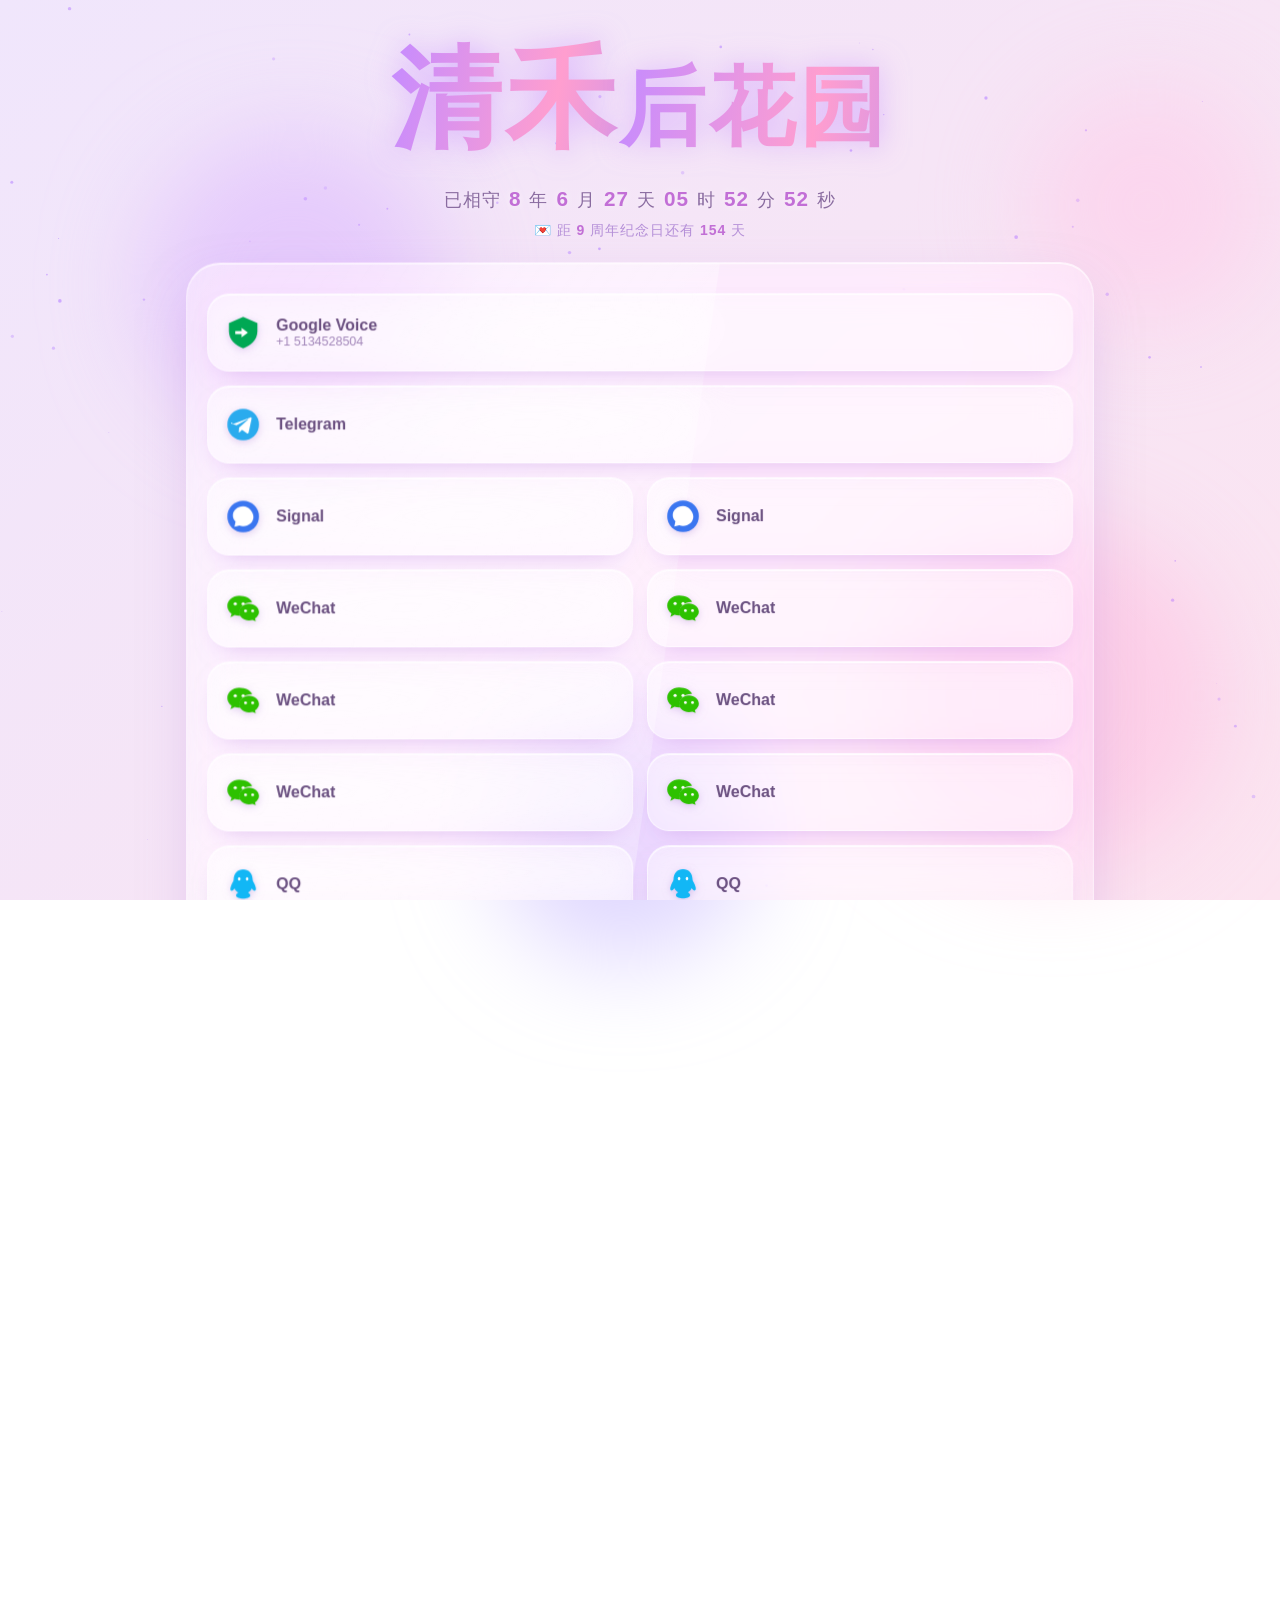
==== commit 0aab8ede: "Add files via upload" ====
--- a/index.html
+++ b/index.html
@@ -203,9 +203,8 @@
 <div class="modal" id="adminModal"><div class="box">
   <h3>管理员登录</h3>
   <input id="admPass" type="password" placeholder="管理密码">
-  <input id="admToken" type="password" placeholder="GitHub Token">
   <div class="row"><button class="btn g" onclick="closeAdmin()">取消</button><button class="btn" onclick="loginAdmin()">解锁</button></div>
-  <p class="tiny">仅你本人使用。Token 仅存本机浏览器。</p>
+  <p class="tiny">仅你本人使用。密码在 Worker 端校验，不会出现在网页源码里。</p>
 </div></div>
 
 <div class="modal" id="editModal"><div class="box">
@@ -226,11 +225,7 @@
 
 <script>
 /* ====== 配置 ====== */
-const WORKER_URL="https://proud-river-c46c.zkaydhl.workers.dev";
-const ADMIN_PASS="@1264&9621^ZhBingBing*#55134.";
-const GH_USER="zkaydhl", GH_REPO="zkaydhl.github.io";
-const PSKEY="@1264&9621^ZhBingBing*#55134.";
-const RAW=p=>`https://raw.githubusercontent.com/${GH_USER}/${GH_REPO}/main/${p}?t=`+Date.now();
+const WORKER_URL="https://rapid-mud-b3f5.zkaydhl.workers.dev";
 document.getElementById('fyear')&&(document.getElementById('fyear').textContent=new Date().getFullYear());
 
 /* ====== 邮件通知（EmailJS，可选） ====== */
@@ -242,11 +237,7 @@
   toEmail:"zkaydhl@gmail.com"   // 收件邮箱（模板“To email”需填 {{to_email}}）
 };
 
-/* ====== 加密 ====== */
-async function aesKey(){const enc=new TextEncoder();const km=await crypto.subtle.importKey('raw',enc.encode(PSKEY),'PBKDF2',false,['deriveKey']);return crypto.subtle.deriveKey({name:'PBKDF2',salt:enc.encode('qinghe.salt'),iterations:100000,hash:'SHA-256'},km,{name:'AES-GCM',length:256},false,['encrypt','decrypt']);}
-function bytesToB64(u8){let s='';const CH=0x8000;for(let i=0;i<u8.length;i+=CH)s+=String.fromCharCode.apply(null,u8.subarray(i,i+CH));return btoa(s);}
-async function encrypt(obj){const key=await aesKey();const iv=crypto.getRandomValues(new Uint8Array(12));const data=new TextEncoder().encode(JSON.stringify(obj));const ct=await crypto.subtle.encrypt({name:'AES-GCM',iv},key,data);const buf=new Uint8Array(iv.length+ct.byteLength);buf.set(iv);buf.set(new Uint8Array(ct),iv.length);return bytesToB64(buf);}
-async function decrypt(b64){try{const key=await aesKey();const raw=Uint8Array.from(atob(b64),c=>c.charCodeAt(0));const iv=raw.slice(0,12),ct=raw.slice(12);const pt=await crypto.subtle.decrypt({name:'AES-GCM',iv},key,ct);return JSON.parse(new TextDecoder().decode(pt));}catch(e){return null;}}
+
 
 /* ====== 安全存储（localStorage 被禁用/抛错时兜底，避免整页崩溃） ====== */
 let _LS=null;try{_LS=window.localStorage;}catch(e){_LS=null;}
@@ -257,28 +248,24 @@
 };
 
 /* ====== 管理态 ====== */
-let ADMIN=!!store.get('qh_token');
-function getToken(){return store.get('qh_token');}
-
-/* ====== 公开读取 ====== */
-async function readPublic(path){
-  try{
-    const ctrl=new AbortController();const to=setTimeout(()=>ctrl.abort(),8000);
-    const r=await fetch(RAW(path),{signal:ctrl.signal});clearTimeout(to);
-    if(!r.ok)return null;
-    const t=await r.text();const m=t.match(/=\s*("[\s\S]*")\s*;?\s*$/);
-    if(!m)return null;return await decrypt(JSON.parse(m[1]));
-  }catch(e){return null;}
-}
-async function ghPut(path,text,msg){
-  const tk=getToken();if(!tk)return false;
-  const api=`https://api.github.com/repos/${GH_USER}/${GH_REPO}/contents/${path}`;
-  const h={'Authorization':'token '+tk,'Accept':'application/vnd.github+json'};
-  let sha=null;const g=await fetch(api,{headers:h});if(g.ok){sha=(await g.json()).sha;}
-  const body={message:msg||('update '+path),content:btoa(unescape(encodeURIComponent(text)))};if(sha)body.sha=sha;
-  const r=await fetch(api,{method:'PUT',headers:h,body:JSON.stringify(body)});return r.ok;
-}
-async function saveEncFile(path,varName,obj){const enc=await encrypt(obj);return ghPut(path,`window.${varName}=${JSON.stringify(enc)};`,'sync '+path);}
+let ADMIN=!!store.get('qh_session');
+function authHeaders(){return {'Content-Type':'application/json','Authorization':'Bearer '+(store.get('qh_session')||'')};}
+
+/* ====== 后端读写（全部经 Worker，密钥/密码只在 Worker） ====== */
+async function apiGet(path){
+  const ctrl=new AbortController();const to=setTimeout(()=>ctrl.abort(),8000);
+  try{const r=await fetch(WORKER_URL+path,{signal:ctrl.signal});return await r.json();}
+  catch(e){return null;}
+  finally{clearTimeout(to);}
+}
+async function apiPost(path,body){
+  const ctrl=new AbortController();const to=setTimeout(()=>ctrl.abort(),10000);
+  try{const r=await fetch(WORKER_URL+path,{method:'POST',headers:authHeaders(),body:JSON.stringify(body),signal:ctrl.signal});return await r.json();}
+  catch(e){return {ok:false};}
+  finally{clearTimeout(to);}
+}
+async function saveData(){const j=await apiPost('/data',{data:DATA});return !!(j&&j.ok);}
+async function saveSj(){const j=await apiPost('/sj',{text:TEXTCARD});return !!(j&&j.ok);}
 
 /* ====== 图标 ====== */
 const ICONS={
@@ -351,7 +338,7 @@
     let lp;
     tc.addEventListener('touchstart',()=>{lp=setTimeout(()=>ta.focus(),600);});
     tc.addEventListener('touchend',()=>clearTimeout(lp));
-    ta.addEventListener('blur',async()=>{TEXTCARD=ta.value;const ok=await saveEncFile('sj.js','__sj',{text:TEXTCARD});toast(ok?'已保存':'保存失败');});
+    ta.addEventListener('blur',async()=>{TEXTCARD=ta.value;const ok=await saveSj();toast(ok?'已保存':'保存失败');});
   }
 }
 let curEdit=null;
@@ -380,7 +367,7 @@
 }
 function openEdit(m){curEdit=m;document.getElementById('editVal').value=DATA[m.id]??DEFAULTS[m.id];document.getElementById('editModal').classList.add('on');}
 function closeEdit(){document.getElementById('editModal').classList.remove('on');}
-async function saveEdit(){if(!curEdit)return;DATA[curEdit.id]=document.getElementById('editVal').value;closeEdit();render();const ok=await saveEncFile('data.js','__data',DATA);toast(ok?'已同步':'保存失败');}
+async function saveEdit(){if(!curEdit)return;DATA[curEdit.id]=document.getElementById('editVal').value;closeEdit();render();const ok=await saveData();toast(ok?'已同步':'保存失败');}
 
 function ripple(e,el){const r=document.createElement('span');r.className='ripple';const rect=el.getBoundingClientRect();const x=(e.touches?e.touches[0].clientX:e.clientX)-rect.left;const y=(e.touches?e.touches[0].clientY:e.clientY)-rect.top;const s=Math.max(rect.width,rect.height);r.style.width=r.style.height=s+'px';r.style.left=(x-s/2)+'px';r.style.top=(y-s/2)+'px';el.appendChild(r);setTimeout(()=>r.remove(),700);}
 let tt;function toast(msg){const t=document.getElementById('toast');t.textContent=msg;t.classList.add('on');clearTimeout(tt);tt=setTimeout(()=>t.classList.remove('on'),1800);}
@@ -408,8 +395,7 @@
 }
 document.querySelectorAll('.modal').forEach(md=>md.addEventListener('click',e=>{if(e.target===md)md.classList.remove('on');}));
 document.addEventListener('keydown',e=>{if(e.key==='Escape'){closeAdmin();closeEdit();closeQR();}});
-document.getElementById('admPass').addEventListener('keydown',e=>{if(e.key==='Enter')document.getElementById('admToken').focus();});
-document.getElementById('admToken').addEventListener('keydown',e=>{if(e.key==='Enter')loginAdmin();});
+document.getElementById('admPass').addEventListener('keydown',e=>{if(e.key==='Enter')loginAdmin();});
 document.getElementById('editVal').addEventListener('keydown',e=>{if(e.key==='Enter')saveEdit();});
 document.getElementById('capText').addEventListener('keydown',e=>{if(e.key==='Enter'&&(e.ctrlKey||e.metaKey)&&!e.isComposing){e.preventDefault();postMsg();}});
 
@@ -480,12 +466,10 @@
   try{renderMsgs();}catch(e){console.warn('渲染留言失败',e);}
   try{
     const ctrl=new AbortController();const to=setTimeout(()=>ctrl.abort(),8000);
-    const r=await fetch(WORKER_URL,{method:'GET',signal:ctrl.signal});clearTimeout(to);
+    const r=await fetch(WORKER_URL+'/msgs',{method:'GET',signal:ctrl.signal});clearTimeout(to);
     if(!r.ok)throw new Error('HTTP '+r.status);
     const j=await r.json();
-    let dec=null;
-    if(j.content){const m=j.content.match(/=\s*("[\s\S]*")\s*;?\s*$/);if(m)dec=await decrypt(JSON.parse(m[1]));}
-    MSGS=Array.isArray(dec)?dec:[];
+    MSGS=Array.isArray(j.msgs)?j.msgs:[];
     loadState='ok';
   }catch(e){console.warn('留言加载失败',e);loadState='err';}
   try{renderMsgs();}catch(e){console.warn('渲染留言失败',e);}
@@ -574,9 +558,8 @@
   if(busy){toast('正在同步中…');return false;}
   busy=true;
   try{
-    const enc=await encrypt(MSGS);
     const ctrl=new AbortController();const to=setTimeout(()=>ctrl.abort(),10000);
-    const r=await fetch(WORKER_URL,{method:'POST',headers:{'Content-Type':'application/json'},body:JSON.stringify({encData:enc}),signal:ctrl.signal});
+    const r=await fetch(WORKER_URL+'/msgs',{method:'POST',headers:{'Content-Type':'application/json'},body:JSON.stringify({msgs:MSGS}),signal:ctrl.signal});
     clearTimeout(to);
     const j=await r.json();
     renderMsgs();
@@ -687,22 +670,22 @@
   if(tapCount>=5){tapCount=0;document.getElementById('adminModal').classList.add('on');}
 });
 function closeAdmin(){document.getElementById('adminModal').classList.remove('on');}
-function loginAdmin(){
+async function loginAdmin(){
   const p=document.getElementById('admPass').value;
-  const tk=document.getElementById('admToken').value.trim();
-  if(p!==ADMIN_PASS){toast('密码错误');return;}
-  if(!tk){toast('请输入 Token');return;}
-  store.set('qh_token',tk);location.reload();
-}
-function logoutAdmin(){store.del('qh_token');location.reload();}
+  if(!p){toast('请输入密码');return;}
+  const j=await apiPost('/admin/login',{pass:p});
+  if(!j||!j.ok){toast('密码错误');return;}
+  store.set('qh_session',j.token);location.reload();
+}
+function logoutAdmin(){store.del('qh_session');location.reload();}
 
 /* ====== 初始化 ====== */
 async function boot(){
   try{
     if(ADMIN)document.getElementById('adminbar').classList.add('on');
     startLove();
-    const d=await readPublic('data.js');if(d)DATA=Object.assign({},DEFAULTS,d);
-    const t=await readPublic('sj.js');if(t&&t.text)TEXTCARD=t.text;
+    const d=await apiGet('/data');if(d&&d.data)DATA=Object.assign({},DEFAULTS,d.data);
+    const t=await apiGet('/sj');if(t&&t.text)TEXTCARD=t.text;
   }catch(e){console.warn('boot 读取配置失败',e);}
   try{render();}catch(e){console.warn('卡片渲染失败',e);}
   loadMsgs();
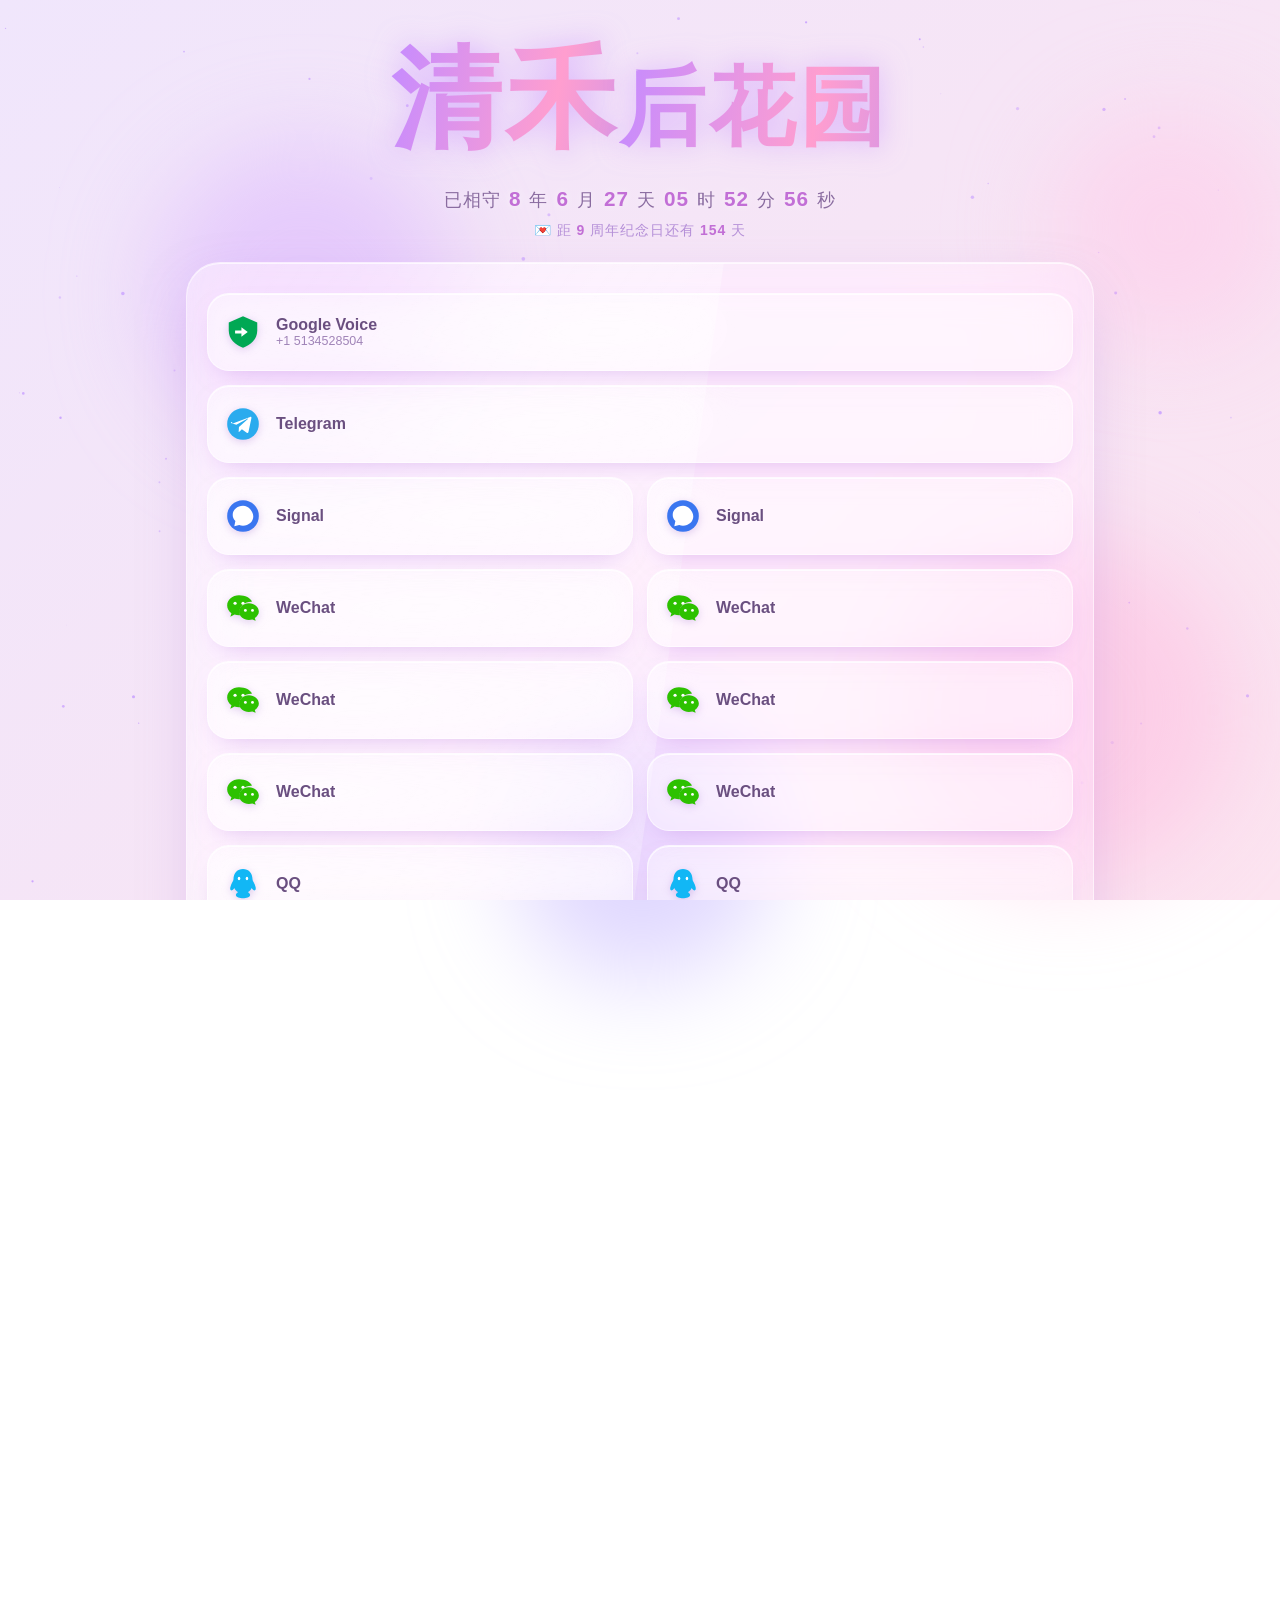
==== commit f36fe27d: "Add files via upload" ====
--- a/index.html
+++ b/index.html
@@ -278,11 +278,12 @@
 rocket:`<svg class="ico" viewBox="0 0 48 48"><path fill="#c58bff" d="M24 4c8 4 12 12 12 22l-4 6H16l-4-6C12 16 16 8 24 4z"/><circle cx="24" cy="18" r="4" fill="#fff"/><path fill="#ff9ecf" d="M16 34l-4 8 8-4zM32 34l4 8-8-4z"/></svg>`,
 eth:`<svg class="ico" viewBox="0 0 48 48"><circle cx="24" cy="24" r="20" fill="#627eea"/><path fill="#fff" fill-opacity=".8" d="M24 8v11.8l10 4.5z"/><path fill="#fff" d="M24 8 14 24.3l10-4.5z"/><path fill="#fff" fill-opacity=".8" d="M24 31.2V40l10-13.9z"/><path fill="#fff" d="M24 40v-8.8l-10-6.9z"/><path fill="#fff" fill-opacity=".4" d="m24 29.3 10-5.5-10-4.5z"/><path fill="#fff" fill-opacity=".7" d="m14 23.8 10 5.5V19.3z"/></svg>`,
 trx:`<svg class="ico" viewBox="0 0 48 48"><circle cx="24" cy="24" r="20" fill="#ef0027"/><path fill="#fff" d="M13 15l22 4-11 18zM16 18l6 12 2-9zm10 2 5-1-7 12z"/></svg>`,
+fg:`<svg class="ico" viewBox="0 0 48 48"><circle cx="24" cy="24" r="20" fill="#b8a0e8"/><circle cx="16" cy="16" r="8" fill="#fff" fill-opacity=".45"/><path fill="#fff" fill-opacity=".9" d="M14 26c6.5-11 13.5-11 20 0-4.2-2.6-8-2.6-10.8 0 3.2 2.4 6.8 2.4 10.8 0-6.5 11-13.5 11-20 0z"/><path d="M24 13v22" stroke="#5a4a6a" stroke-opacity=".4" stroke-width="2.2" stroke-linecap="round" fill="none"/></svg>`,
 text:`<svg class="ico" viewBox="0 0 48 48"><rect x="8" y="8" width="32" height="32" rx="6" fill="#c58bff" opacity=".6"/><path d="M15 18h18M15 24h18M15 30h12" stroke="#fff" stroke-width="2.4" stroke-linecap="round"/></svg>`
 };
 
 /* ====== 默认数据 ====== */
-const DEFAULTS={c1:"+1 5134528504",c2:"S_ohye",c3:"Sohye.01",c4:"XSohye.01",c5:"S_ohye",c6:"GS_ohye",c7:"X_Sohye",c8:"LSD_Awaits",c9:"XSohye",c10:"GSohye",c11:"https://qm.qq.com/q/sN4qlwcFaK",c12:"https://qm.qq.com/q/KRDTjjZCuW",c13:"https://qm.qq.com/q/6M3QXQtas8",c14:"https://qm.qq.com/q/kG9SsHCI80",c15:"zkaydhl@gmail.com",c16:"baoxbing@gmail.com",c17:"https://link.oness.xyz/link/U3RpRccH6QoAuIbw?clash=4",c18:"https://liangxin.xyz/api/v1/liangxin?OwO=bfd1cb6c35304d706f3be5eddb9ec76f",c19:"0x495901Af948c7bd7401Cf020b2F034385E807249",c20:"TMGukNPsiYUCMrdzUgrbHTnqBDfgw1hqr9"};
+const DEFAULTS={c1:"+1 5134528504",c2:"S_ohye",c3:"Sohye.01",c4:"XSohye.01",c5:"S_ohye",c6:"GS_ohye",c7:"X_Sohye",c8:"LSD_Awaits",c9:"XSohye",c10:"GSohye",c11:"https://qm.qq.com/q/sN4qlwcFaK",c12:"https://qm.qq.com/q/KRDTjjZCuW",c13:"https://qm.qq.com/q/6M3QXQtas8",c14:"https://qm.qq.com/q/kG9SsHCI80",c15:"zkaydhl@gmail.com",c16:"baoxbing@gmail.com",c17:"https://link.oness.xyz/link/U3RpRccH6QoAuIbw?clash=4",c18:"https://liangxin.xyz/api/v1/liangxin?OwO=bfd1cb6c35304d706f3be5eddb9ec76f",c19:"0x495901Af948c7bd7401Cf020b2F034385E807249",c20:"TMGukNPsiYUCMrdzUgrbHTnqBDfgw1hqr9",c21:"https://LvSickN8.github.io"};
 let DATA=Object.assign({},DEFAULTS);let TEXTCARD="";
 const cardMeta=[
  {id:'c1',ico:'gv',h:'Google Voice',full:true,act:d=>location.href='tel:'+d.replace(/\s/g,'')},
@@ -305,6 +306,7 @@
  {id:'c18',ico:'rocket',h:'清禾',hide:true,act:d=>copy(d)},
  {id:'c19',ico:'eth',h:'ETH',act:d=>copy(d)},
  {id:'c20',ico:'trx',h:'TRX',act:d=>copy(d)},
+ {id:'c21',ico:'fg',h:'浮光•Personal Space',full:true,hide:true,act:d=>window.open(d,'_blank')},
 ];
 function openWeChat(){location.href='weixin://';}
 function copy(t){
